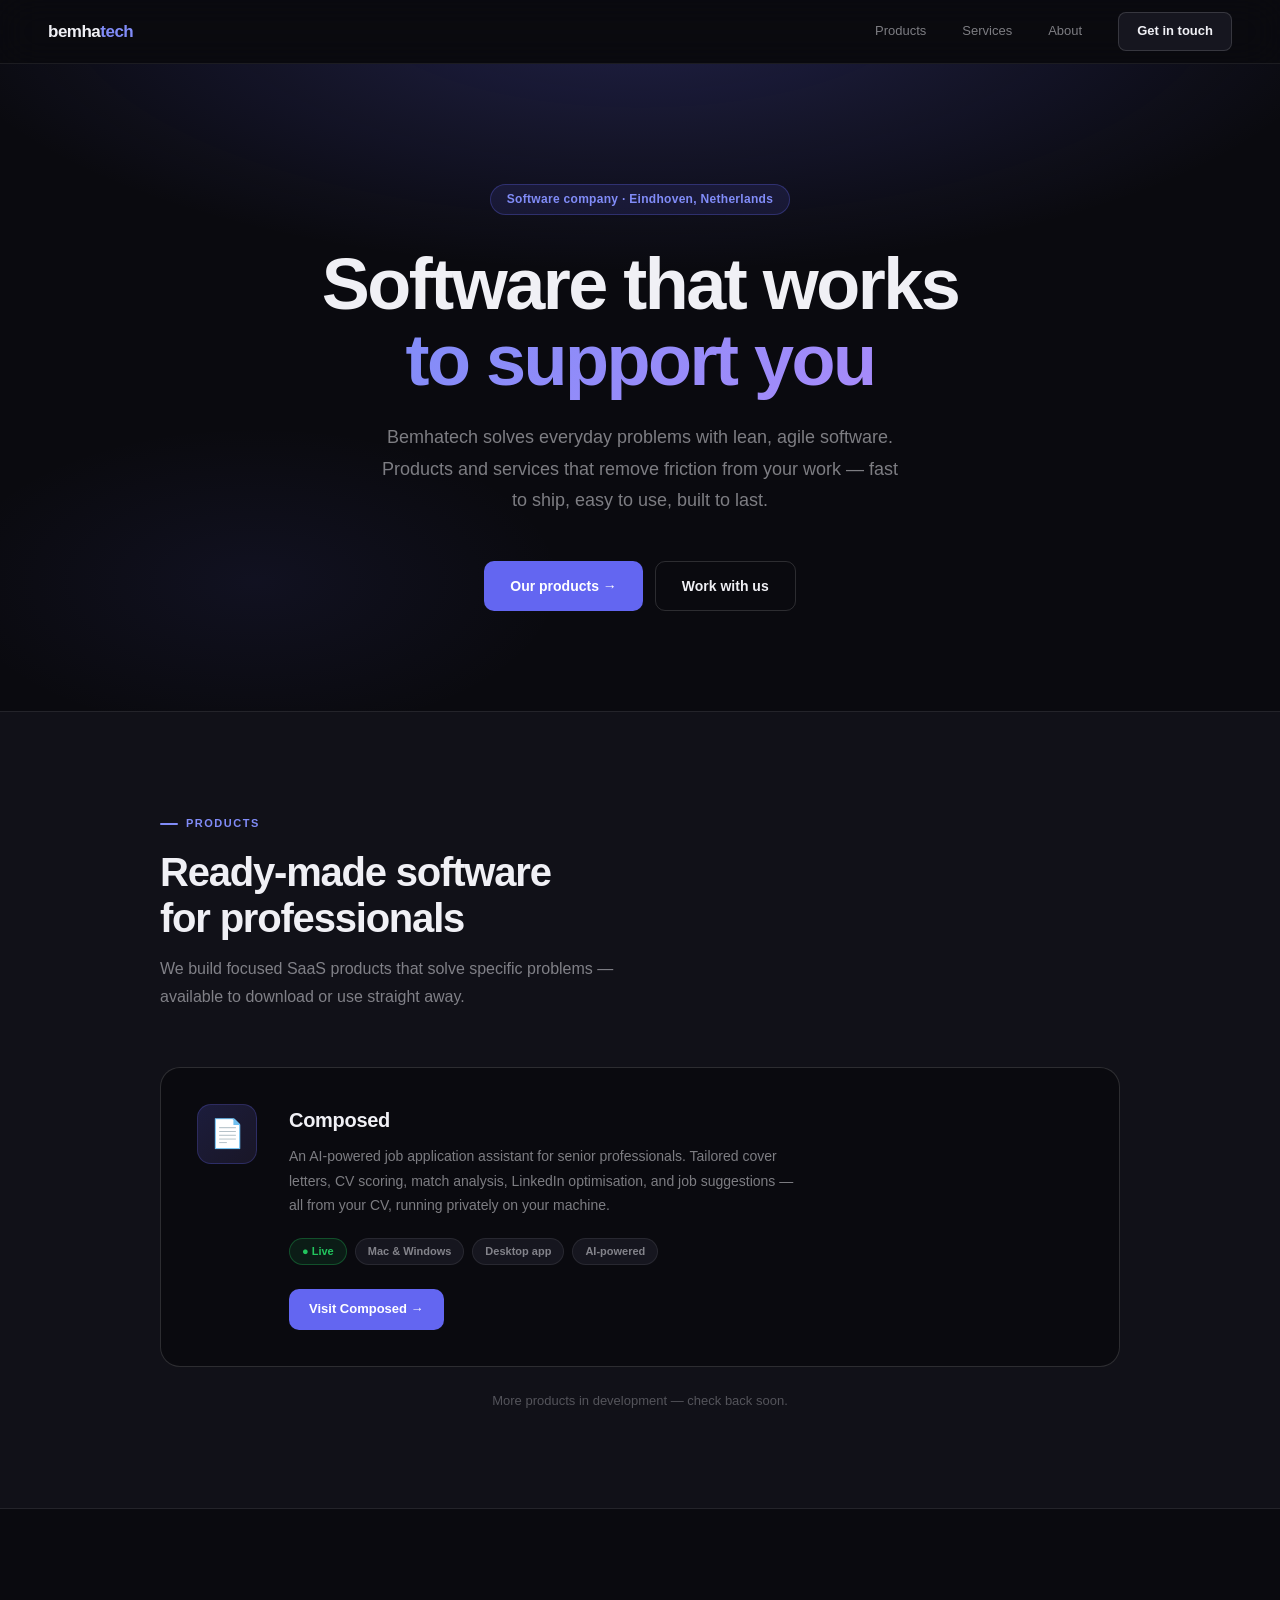
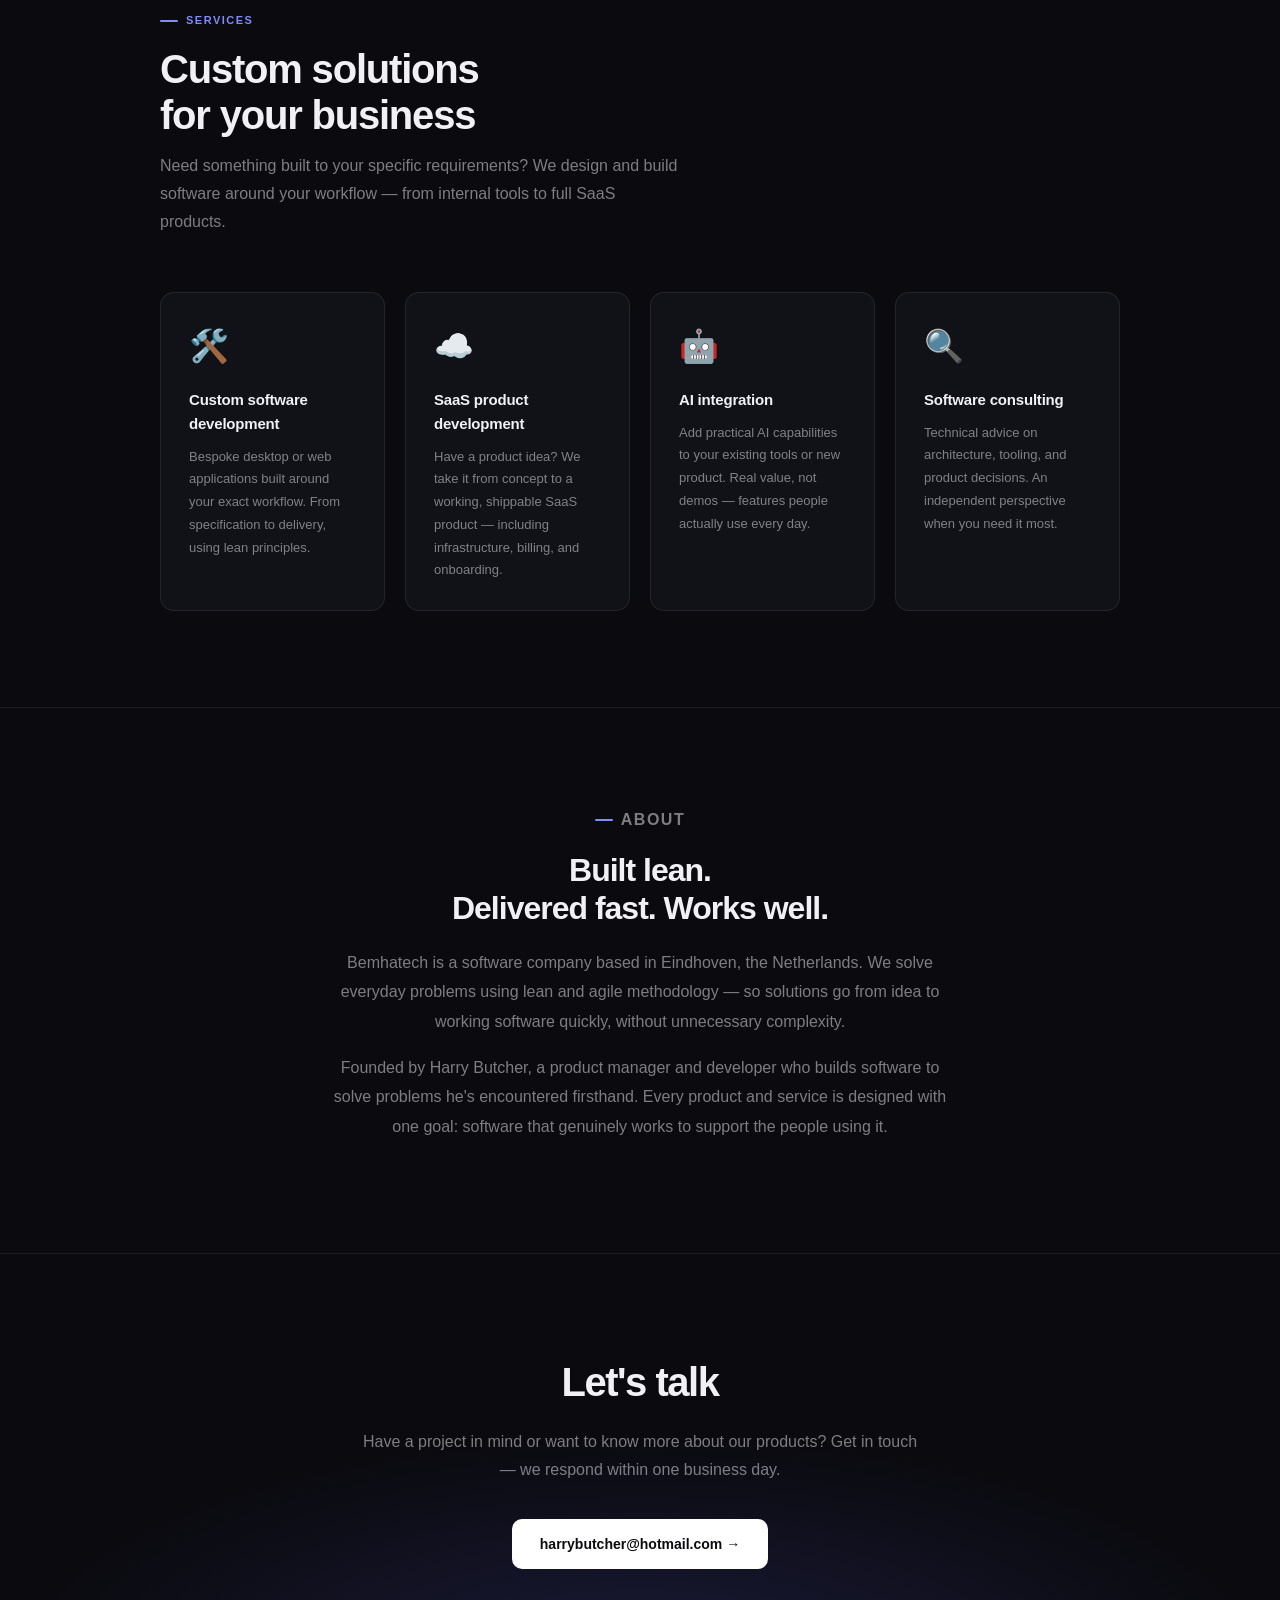
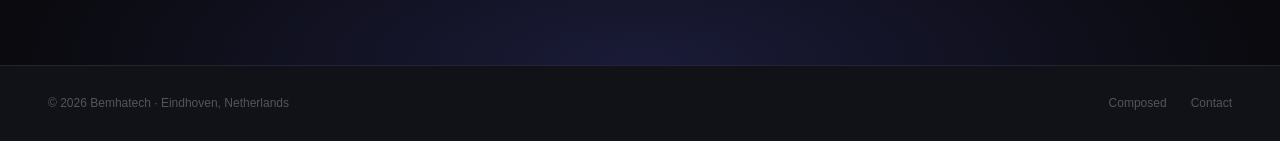
==== index.html @ 33d9d852 "Update Composed links to bemhatech.nl/composed" ====
<!DOCTYPE html>
<html lang="en">
<head>
  <meta charset="UTF-8" />
  <meta name="viewport" content="width=device-width, initial-scale=1.0" />
  <title>Bemhatech — Software that works to support you</title>
  <meta name="description" content="Bemhatech is a software company that solves everyday problems using lean and agile methodology. Products and services for professionals and businesses." />
  <link rel="stylesheet" href="style.css" />
</head>
<body>

  <nav>
    <span class="logo">bemha<span>tech</span></span>
    <div class="nav-links">
      <a href="#products">Products</a>
      <a href="#services">Services</a>
      <a href="#about">About</a>
      <a href="#contact" class="btn-nav">Get in touch</a>
    </div>
  </nav>

  <!-- Hero -->
  <section class="hero">
    <div class="hero-inner">
      <div class="hero-badge">Software company · Eindhoven, Netherlands</div>
      <h1>Software that works<br/><span>to support you</span></h1>
      <p>Bemhatech solves everyday problems with lean, agile software. Products and services that remove friction from your work — fast to ship, easy to use, built to last.</p>
      <div class="hero-actions">
        <a href="#products" class="btn-primary">Our products →</a>
        <a href="#services" class="btn-ghost">Work with us</a>
      </div>
    </div>
  </section>

  <div class="divider"></div>

  <!-- Products -->
  <section class="products" id="products">
    <div class="section-inner">
      <p class="section-label">Products</p>
      <h2 class="section-title">Ready-made software<br/>for professionals</h2>
      <p class="section-sub">We build focused SaaS products that solve specific problems — available to download or use straight away.</p>

      <div class="product-card">
        <div class="product-icon">📄</div>
        <div class="product-info">
          <h3>Composed</h3>
          <p>An AI-powered job application assistant for senior professionals. Tailored cover letters, CV scoring, match analysis, LinkedIn optimisation, and job suggestions — all from your CV, running privately on your machine.</p>
          <div class="product-tags">
            <span class="tag live">● Live</span>
            <span class="tag">Mac &amp; Windows</span>
            <span class="tag">Desktop app</span>
            <span class="tag">AI-powered</span>
          </div>
          <a href="https://bemhatech.nl/composed" target="_blank" rel="noopener" class="btn-primary" style="font-size:13px;padding:10px 20px;">Visit Composed →</a>
        </div>
      </div>

      <p style="font-size:13px;color:var(--muted2);margin-top:24px;text-align:center;">More products in development — check back soon.</p>
    </div>
  </section>

  <!-- Services -->
  <section id="services">
    <div class="section-inner">
      <p class="section-label">Services</p>
      <h2 class="section-title">Custom solutions<br/>for your business</h2>
      <p class="section-sub">Need something built to your specific requirements? We design and build software around your workflow — from internal tools to full SaaS products.</p>

      <div class="services-grid">
        <div class="service-card">
          <span class="service-icon">🛠️</span>
          <h3>Custom software development</h3>
          <p>Bespoke desktop or web applications built around your exact workflow. From specification to delivery, using lean principles.</p>
        </div>
        <div class="service-card">
          <span class="service-icon">☁️</span>
          <h3>SaaS product development</h3>
          <p>Have a product idea? We take it from concept to a working, shippable SaaS product — including infrastructure, billing, and onboarding.</p>
        </div>
        <div class="service-card">
          <span class="service-icon">🤖</span>
          <h3>AI integration</h3>
          <p>Add practical AI capabilities to your existing tools or new product. Real value, not demos — features people actually use every day.</p>
        </div>
        <div class="service-card">
          <span class="service-icon">🔍</span>
          <h3>Software consulting</h3>
          <p>Technical advice on architecture, tooling, and product decisions. An independent perspective when you need it most.</p>
        </div>
      </div>
    </div>
  </section>

  <div class="divider"></div>

  <!-- About -->
  <section class="about" id="about">
    <div class="about-inner">
      <p class="section-label" style="justify-content:center;">About</p>
      <h2>Built lean.<br/>Delivered fast. Works well.</h2>
      <p>Bemhatech is a software company based in Eindhoven, the Netherlands. We solve everyday problems using lean and agile methodology — so solutions go from idea to working software quickly, without unnecessary complexity.</p>
      <p>Founded by Harry Butcher, a product manager and developer who builds software to solve problems he's encountered firsthand. Every product and service is designed with one goal: software that genuinely works to support the people using it.</p>
    </div>
  </section>

  <!-- Contact -->
  <section class="contact" id="contact">
    <div class="contact-inner">
      <h2>Let's talk</h2>
      <p>Have a project in mind or want to know more about our products? Get in touch — we respond within one business day.</p>
      <a href="mailto:harrybutcher@hotmail.com" class="btn-white">harrybutcher@hotmail.com →</a>
    </div>
  </section>

  <!-- Footer -->
  <footer>
    <span>© 2026 Bemhatech · Eindhoven, Netherlands</span>
    <div style="display:flex;gap:24px;">
      <a href="https://bemhatech.nl/composed" target="_blank" rel="noopener">Composed</a>
      <a href="mailto:harrybutcher@hotmail.com">Contact</a>
    </div>
  </footer>

</body>
</html>
---- style.css ----
*, *::before, *::after { box-sizing: border-box; margin: 0; padding: 0; }

:root {
  --bg: #0a0a0f;
  --surface: #111118;
  --surface2: #16161f;
  --border: rgba(255,255,255,0.08);
  --border2: rgba(255,255,255,0.14);
  --text: #f0f0f5;
  --muted: rgba(240,240,245,0.5);
  --muted2: rgba(240,240,245,0.3);
  --highlight: #6366f1;
  --highlight2: #818cf8;
  --green: #22c55e;
  --radius: 14px;
  --radius-lg: 20px;
}

html { scroll-behavior: smooth; }

body {
  font-family: -apple-system, BlinkMacSystemFont, 'Inter', 'Segoe UI', sans-serif;
  background: var(--bg);
  color: var(--text);
  font-size: 15px;
  line-height: 1.6;
  -webkit-font-smoothing: antialiased;
}

a { color: inherit; text-decoration: none; }

/* ── Nav ── */
nav {
  position: sticky;
  top: 0;
  z-index: 100;
  display: flex;
  align-items: center;
  justify-content: space-between;
  padding: 0 48px;
  height: 64px;
  background: rgba(10,10,15,0.8);
  backdrop-filter: blur(20px);
  -webkit-backdrop-filter: blur(20px);
  border-bottom: 1px solid var(--border);
}

.logo {
  font-size: 17px;
  font-weight: 700;
  letter-spacing: -0.5px;
  color: var(--text);
}

.logo span { color: var(--highlight2); }

.nav-links {
  display: flex;
  align-items: center;
  gap: 36px;
}

.nav-links a {
  font-size: 13px;
  font-weight: 500;
  color: var(--muted);
  transition: color 0.15s;
}

.nav-links a:hover { color: var(--text); }

.btn-nav {
  font-size: 13px !important;
  font-weight: 600 !important;
  color: var(--text) !important;
  background: var(--surface2);
  border: 1px solid var(--border2);
  border-radius: 8px;
  padding: 8px 18px;
  transition: border-color 0.2s, background 0.2s !important;
}

.btn-nav:hover {
  border-color: var(--highlight) !important;
  background: rgba(99,102,241,0.1) !important;
  color: var(--text) !important;
}

/* ── Hero ── */
.hero {
  position: relative;
  overflow: hidden;
  padding: 120px 48px 100px;
  text-align: center;
}

.hero::before {
  content: '';
  position: absolute;
  inset: 0;
  background:
    radial-gradient(ellipse 80% 60% at 50% -10%, rgba(99,102,241,0.25) 0%, transparent 70%),
    radial-gradient(ellipse 40% 40% at 20% 80%, rgba(99,102,241,0.08) 0%, transparent 60%);
  pointer-events: none;
}

.hero-inner {
  position: relative;
  max-width: 760px;
  margin: 0 auto;
}

.hero-badge {
  display: inline-flex;
  align-items: center;
  gap: 8px;
  font-size: 12px;
  font-weight: 600;
  color: var(--highlight2);
  background: rgba(99,102,241,0.12);
  border: 1px solid rgba(99,102,241,0.3);
  border-radius: 99px;
  padding: 5px 16px;
  margin-bottom: 32px;
  letter-spacing: 0.3px;
}

.hero h1 {
  font-size: clamp(40px, 7vw, 72px);
  font-weight: 800;
  letter-spacing: -2.5px;
  line-height: 1.05;
  margin-bottom: 24px;
  color: var(--text);
}

.hero h1 span {
  background: linear-gradient(135deg, var(--highlight2) 0%, #a78bfa 100%);
  -webkit-background-clip: text;
  -webkit-text-fill-color: transparent;
  background-clip: text;
}

.hero p {
  font-size: 18px;
  color: var(--muted);
  line-height: 1.75;
  max-width: 520px;
  margin: 0 auto 44px;
}

.hero-actions {
  display: flex;
  gap: 12px;
  justify-content: center;
  flex-wrap: wrap;
}

/* ── Buttons ── */
.btn-primary {
  display: inline-flex;
  align-items: center;
  gap: 6px;
  background: var(--highlight);
  color: #fff;
  font-size: 14px;
  font-weight: 600;
  padding: 13px 26px;
  border-radius: 10px;
  transition: background 0.15s, transform 0.1s, box-shadow 0.15s;
}

.btn-primary:hover {
  background: #4f52e0;
  transform: translateY(-1px);
  box-shadow: 0 8px 24px rgba(99,102,241,0.35);
}

.btn-ghost {
  display: inline-flex;
  align-items: center;
  gap: 6px;
  background: transparent;
  color: var(--text);
  font-size: 14px;
  font-weight: 600;
  padding: 13px 26px;
  border-radius: 10px;
  border: 1px solid var(--border2);
  transition: border-color 0.15s, background 0.15s;
}

.btn-ghost:hover {
  border-color: var(--highlight);
  background: rgba(99,102,241,0.08);
}

.btn-white {
  display: inline-flex;
  align-items: center;
  gap: 6px;
  background: #fff;
  color: #0a0a0f;
  font-size: 14px;
  font-weight: 700;
  padding: 14px 28px;
  border-radius: 10px;
  transition: opacity 0.15s, transform 0.1s;
}

.btn-white:hover {
  opacity: 0.9;
  transform: translateY(-1px);
}

/* ── Section ── */
section { padding: 96px 48px; }

.section-inner {
  max-width: 960px;
  margin: 0 auto;
}

.section-label {
  display: inline-flex;
  align-items: center;
  gap: 8px;
  font-size: 11px;
  font-weight: 700;
  text-transform: uppercase;
  letter-spacing: 1.5px;
  color: var(--highlight2);
  margin-bottom: 16px;
}

.section-label::before {
  content: '';
  display: block;
  width: 18px;
  height: 2px;
  background: var(--highlight2);
  border-radius: 99px;
}

.section-title {
  font-size: clamp(26px, 4vw, 40px);
  font-weight: 800;
  letter-spacing: -1.2px;
  margin-bottom: 14px;
  line-height: 1.15;
}

.section-sub {
  font-size: 16px;
  color: var(--muted);
  max-width: 520px;
  line-height: 1.75;
  margin-bottom: 56px;
}

/* ── Products ── */
.products { background: var(--surface); border-top: 1px solid var(--border); border-bottom: 1px solid var(--border); }

.product-card {
  background: var(--bg);
  border: 1px solid var(--border2);
  border-radius: var(--radius-lg);
  padding: 36px;
  display: flex;
  gap: 32px;
  align-items: flex-start;
  transition: border-color 0.2s, box-shadow 0.2s;
  position: relative;
  overflow: hidden;
}

.product-card::before {
  content: '';
  position: absolute;
  top: 0; left: 0; right: 0;
  height: 1px;
  background: linear-gradient(90deg, transparent, var(--highlight), transparent);
  opacity: 0;
  transition: opacity 0.3s;
}

.product-card:hover {
  border-color: rgba(99,102,241,0.4);
  box-shadow: 0 8px 48px rgba(99,102,241,0.12);
}

.product-card:hover::before { opacity: 1; }

.product-icon {
  width: 60px;
  height: 60px;
  border-radius: var(--radius);
  background: linear-gradient(135deg, rgba(99,102,241,0.2), rgba(167,139,250,0.1));
  border: 1px solid rgba(99,102,241,0.25);
  display: flex;
  align-items: center;
  justify-content: center;
  font-size: 28px;
  flex-shrink: 0;
}

.product-info h3 {
  font-size: 20px;
  font-weight: 700;
  margin-bottom: 8px;
  letter-spacing: -0.3px;
}

.product-info p {
  font-size: 14px;
  color: var(--muted);
  line-height: 1.75;
  margin-bottom: 20px;
  max-width: 520px;
}

.product-tags {
  display: flex;
  gap: 8px;
  flex-wrap: wrap;
  margin-bottom: 24px;
}

.tag {
  font-size: 11px;
  font-weight: 600;
  padding: 4px 12px;
  border-radius: 99px;
  background: var(--surface2);
  border: 1px solid var(--border);
  color: var(--muted);
}

.tag.live {
  background: rgba(34,197,94,0.1);
  border-color: rgba(34,197,94,0.3);
  color: var(--green);
}

/* ── Services ── */
.services-grid {
  display: grid;
  grid-template-columns: repeat(auto-fit, minmax(220px, 1fr));
  gap: 20px;
}

.service-card {
  background: var(--surface);
  border: 1px solid var(--border);
  border-radius: var(--radius);
  padding: 28px;
  transition: border-color 0.2s, transform 0.15s;
}

.service-card:hover {
  border-color: var(--border2);
  transform: translateY(-3px);
}

.service-icon {
  font-size: 32px;
  margin-bottom: 16px;
  display: block;
}

.service-card h3 {
  font-size: 15px;
  font-weight: 700;
  margin-bottom: 10px;
  letter-spacing: -0.2px;
}

.service-card p {
  font-size: 13px;
  color: var(--muted);
  line-height: 1.75;
}

/* ── About ── */
.about { border-top: 1px solid var(--border); }

.about-inner {
  max-width: 640px;
  margin: 0 auto;
  text-align: center;
}

.about-inner h2 {
  font-size: 32px;
  font-weight: 800;
  letter-spacing: -1px;
  margin-bottom: 20px;
  line-height: 1.2;
}

.about-inner p {
  font-size: 16px;
  color: var(--muted);
  line-height: 1.85;
  margin-bottom: 16px;
}

/* ── Contact ── */
.contact {
  position: relative;
  overflow: hidden;
  text-align: center;
  border-top: 1px solid var(--border);
}

.contact::before {
  content: '';
  position: absolute;
  inset: 0;
  background: radial-gradient(ellipse 70% 80% at 50% 100%, rgba(99,102,241,0.18) 0%, transparent 70%);
  pointer-events: none;
}

.contact-inner {
  position: relative;
  max-width: 560px;
  margin: 0 auto;
}

.contact h2 {
  font-size: 40px;
  font-weight: 800;
  letter-spacing: -1.5px;
  margin-bottom: 14px;
}

.contact p {
  font-size: 16px;
  color: var(--muted);
  margin-bottom: 36px;
  line-height: 1.7;
}

/* ── Footer ── */
footer {
  background: var(--surface);
  border-top: 1px solid var(--border);
  padding: 28px 48px;
  display: flex;
  justify-content: space-between;
  align-items: center;
  color: var(--muted2);
  font-size: 12px;
}

footer a { color: var(--muted2); transition: color 0.15s; }
footer a:hover { color: var(--muted); }

/* ── Responsive ── */
@media (max-width: 680px) {
  nav { padding: 0 20px; }
  .nav-links a:not(.btn-nav) { display: none; }
  section { padding: 64px 20px; }
  .hero { padding: 80px 20px 64px; }
  .hero h1 { letter-spacing: -1.5px; }
  .product-card { flex-direction: column; gap: 20px; }
  footer { flex-direction: column; gap: 12px; text-align: center; padding: 24px 20px; }
}
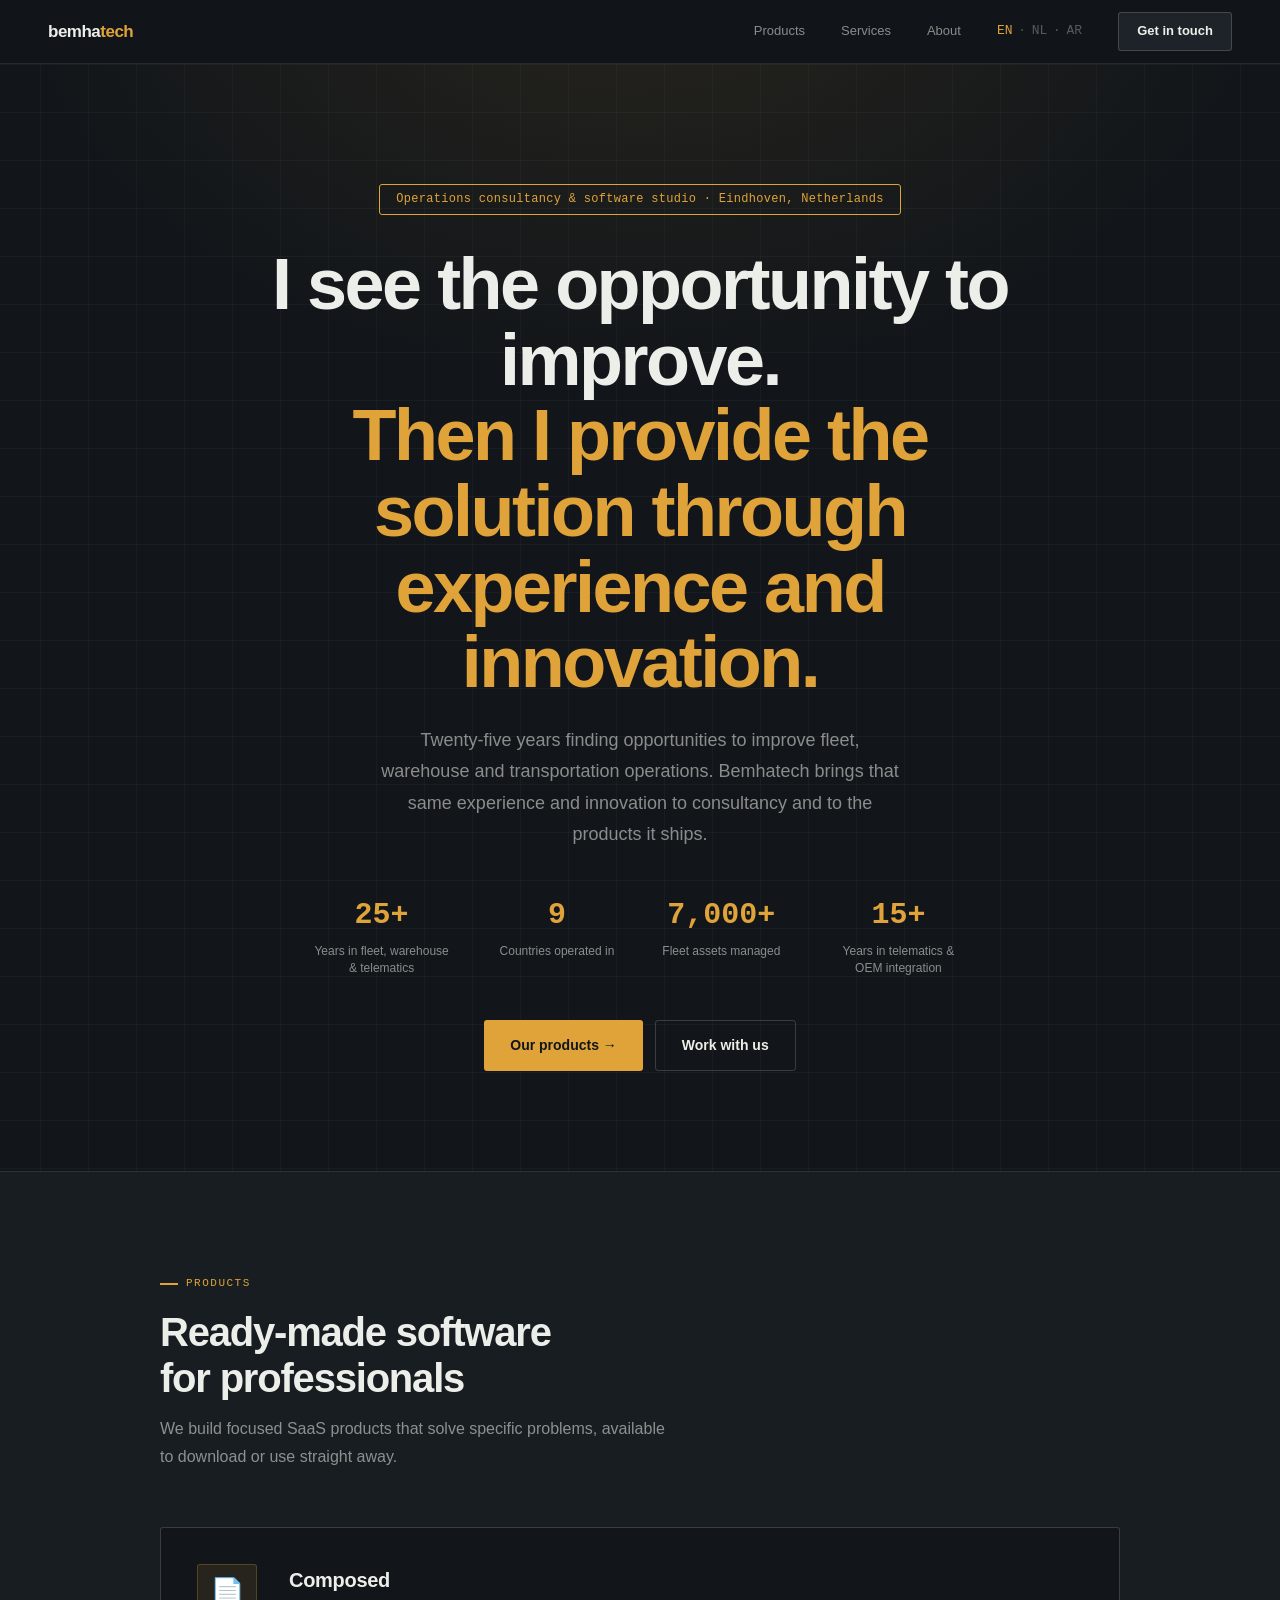
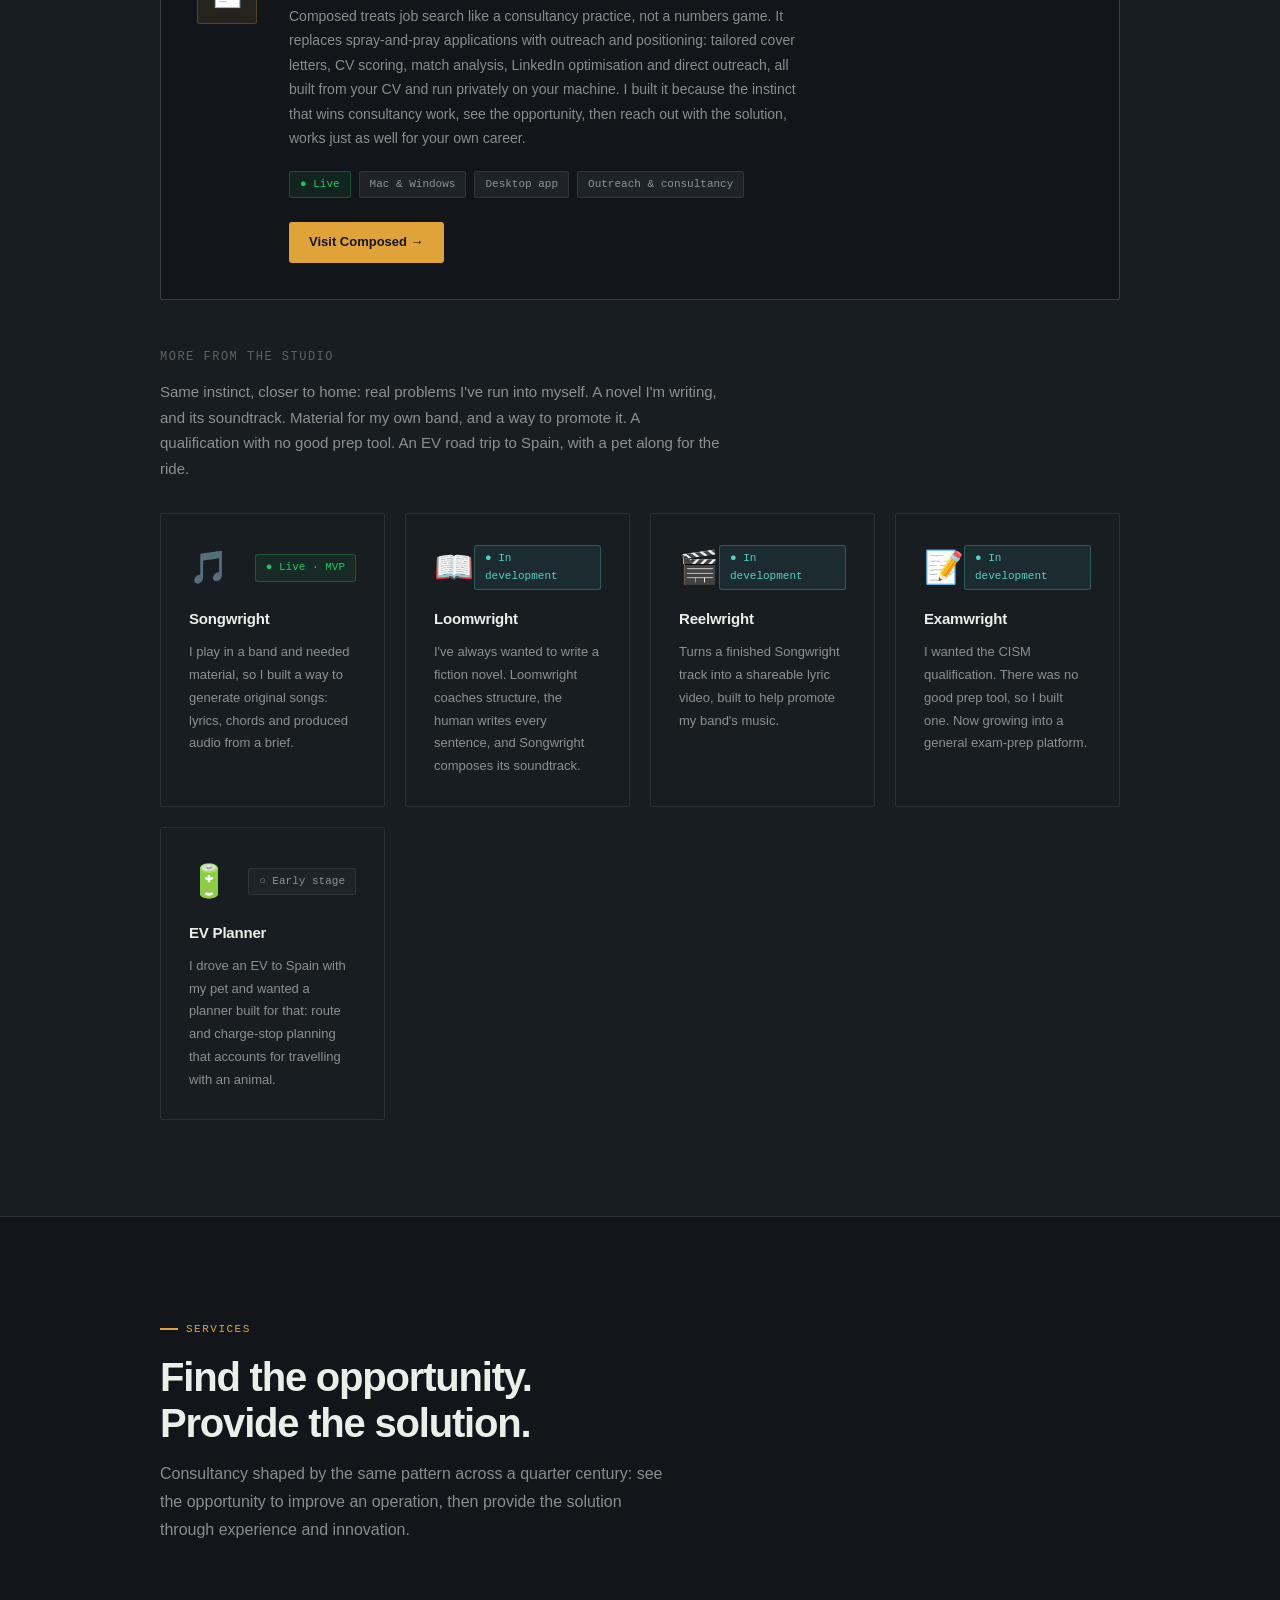
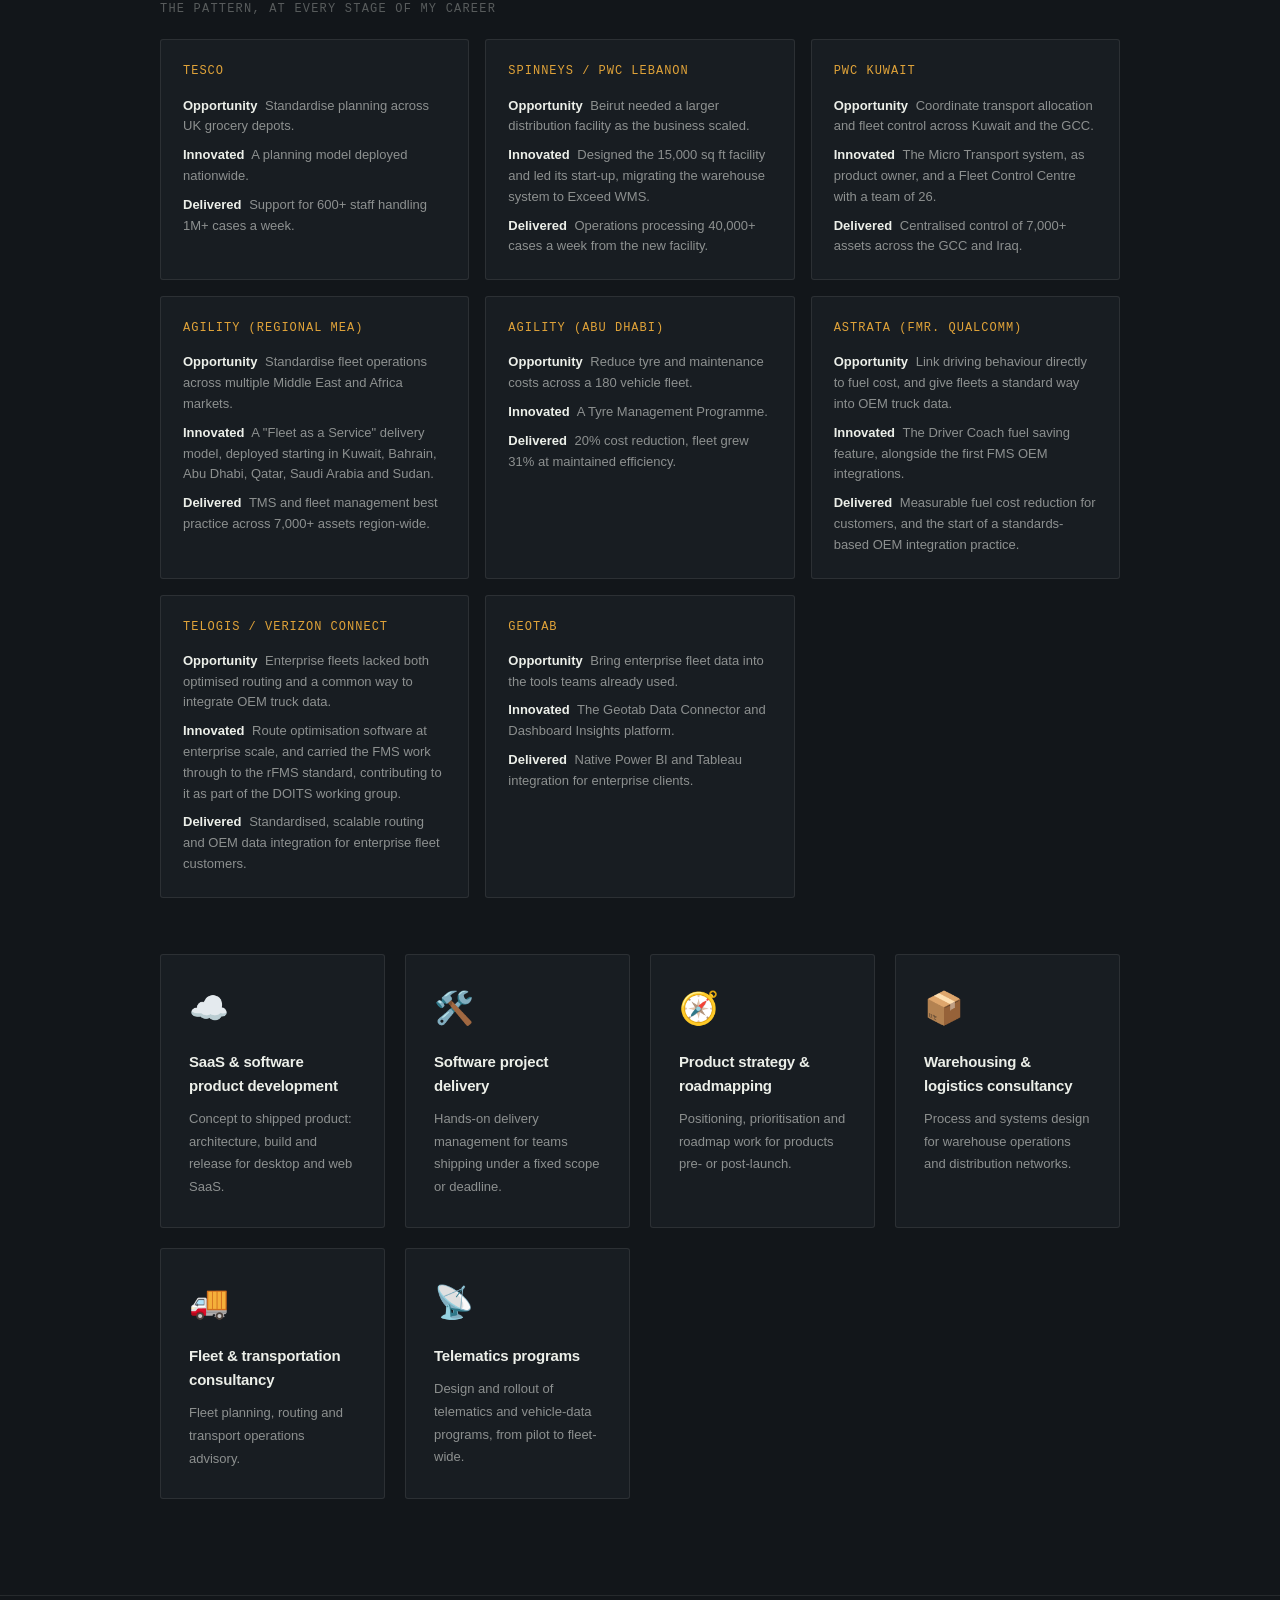
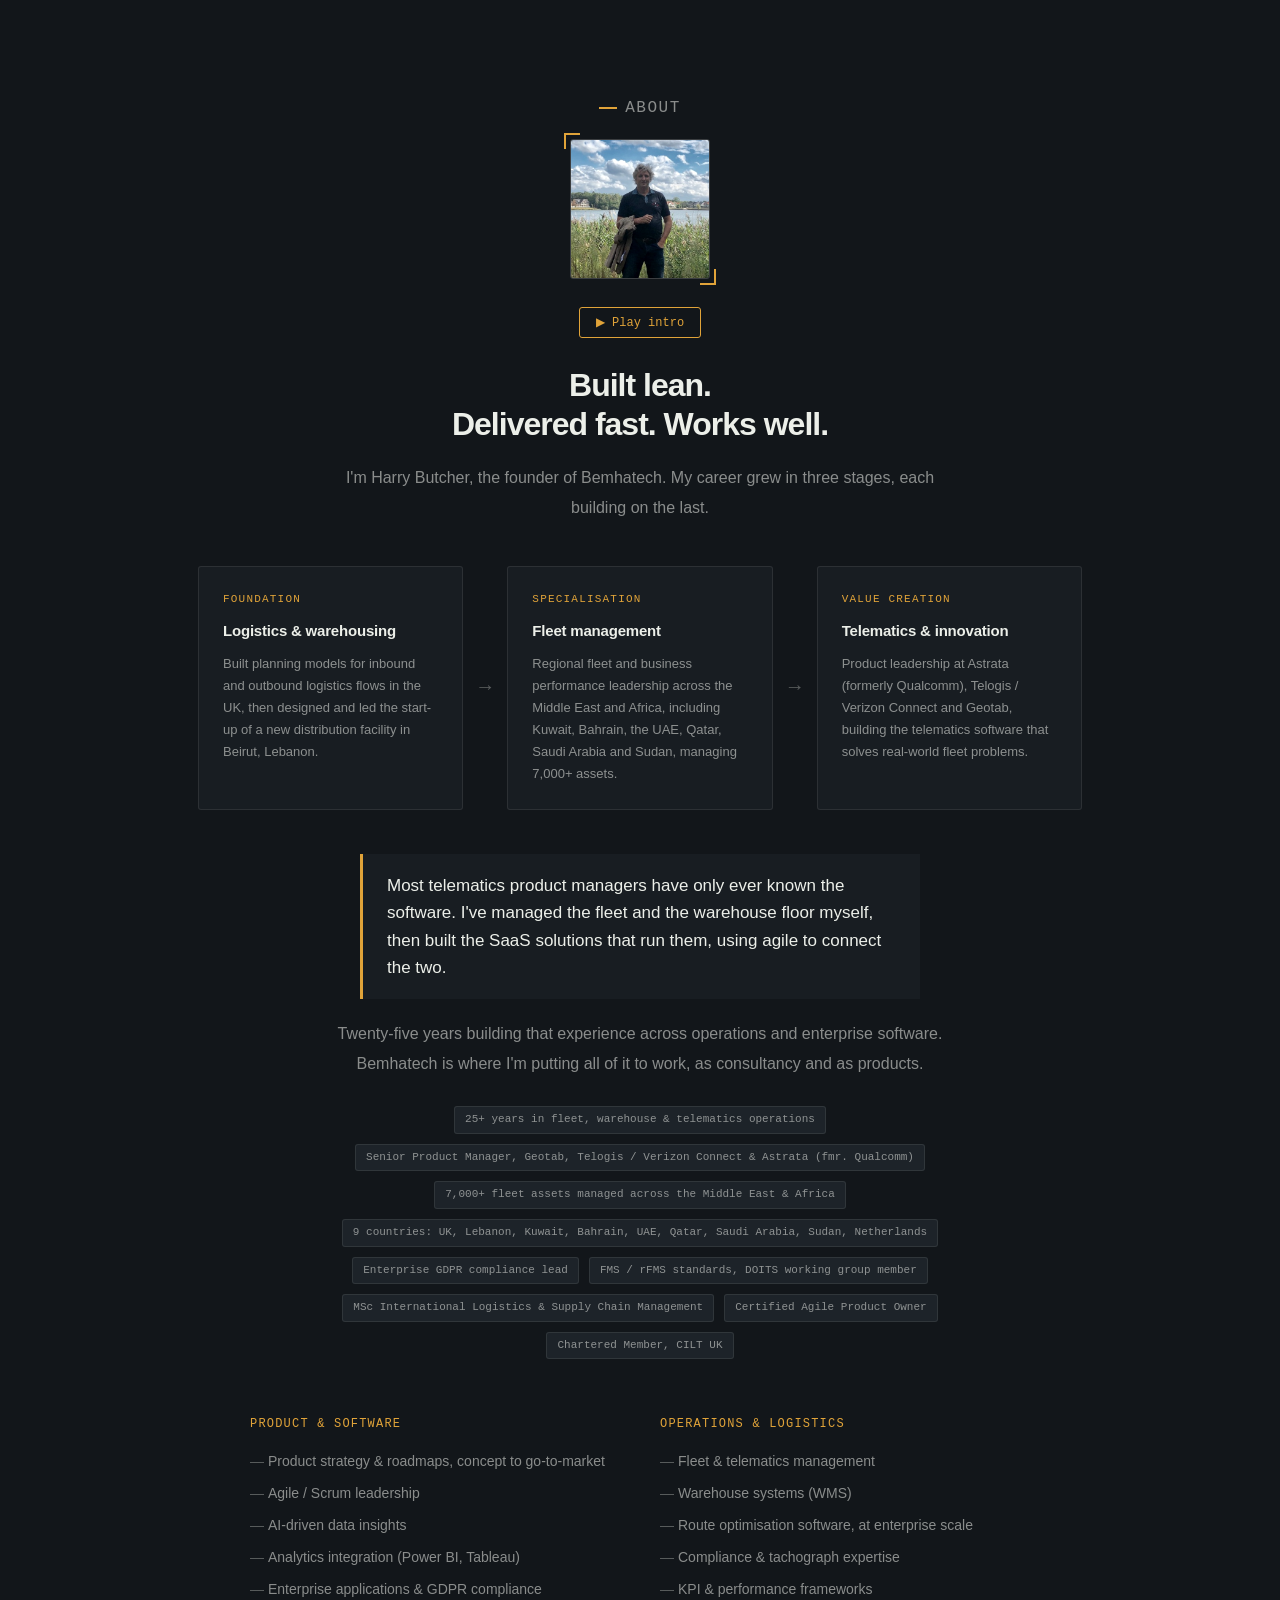
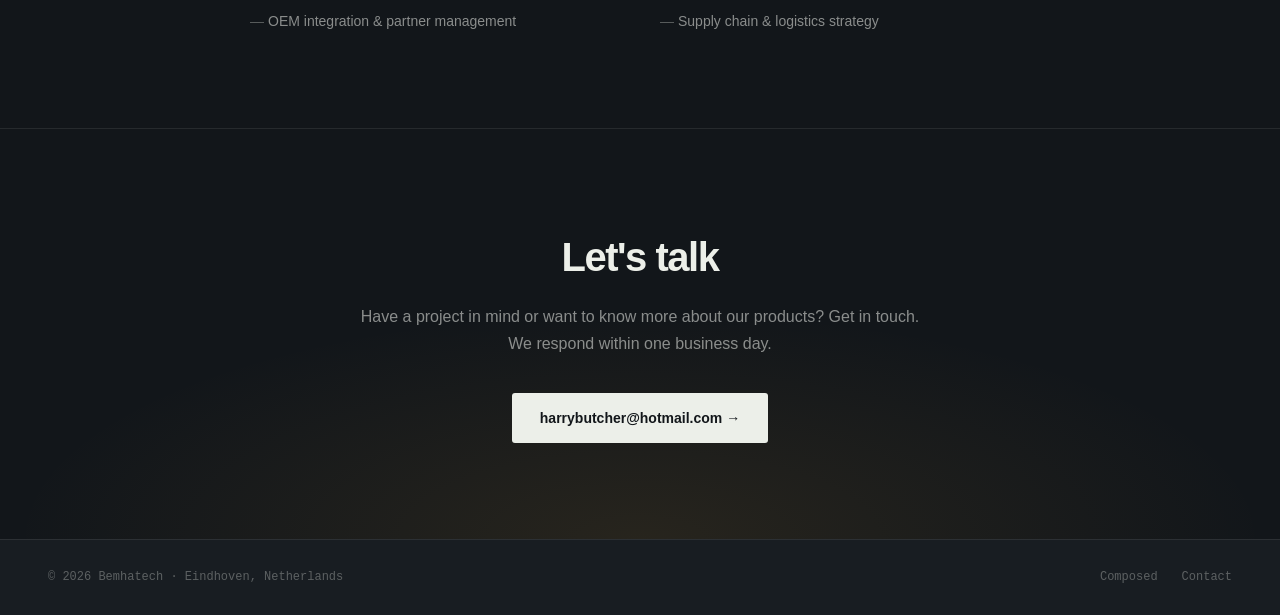
==== commit c2f83c28: "Redesign homepage: operator-led narrative, career track record, Dutch/Arabic support Rebuilds the st" ====
--- a/index.html
+++ b/index.html
@@ -3,8 +3,20 @@
 <head>
   <meta charset="UTF-8" />
   <meta name="viewport" content="width=device-width, initial-scale=1.0" />
-  <title>Bemhatech — Software that works to support you</title>
-  <meta name="description" content="Bemhatech is a software company that solves everyday problems using lean and agile methodology. Products and services for professionals and businesses." />
+  <title>Bemhatech | Software that works to support you</title>
+  <meta name="description" content="Bemhatech is a software studio and consultancy: SaaS and software product development, project delivery, product strategy, warehousing, fleet, transportation and telematics, plus a growing set of self-built products." />
+  <link rel="icon" href="favicon.svg" type="image/svg+xml" />
+  <link rel="canonical" href="https://bemhatech.nl/" />
+  <link rel="alternate" hreflang="en" href="https://bemhatech.nl/" />
+  <link rel="alternate" hreflang="nl" href="https://bemhatech.nl/nl/" />
+  <link rel="alternate" hreflang="ar" href="https://bemhatech.nl/ar/" />
+  <link rel="alternate" hreflang="x-default" href="https://bemhatech.nl/" />
+  <meta property="og:type" content="website" />
+  <meta property="og:title" content="Bemhatech | Software that works to support you" />
+  <meta property="og:description" content="Operations consultancy and software studio: SaaS development, fleet, warehousing and telematics consultancy, plus a growing set of self-built products." />
+  <meta property="og:url" content="https://bemhatech.nl/" />
+  <meta property="og:locale" content="en" />
+  <meta name="twitter:card" content="summary" />
   <link rel="stylesheet" href="style.css" />
 </head>
 <body>
@@ -15,6 +27,13 @@
       <a href="#products">Products</a>
       <a href="#services">Services</a>
       <a href="#about">About</a>
+      <div class="lang-switch">
+        <a href="/" class="active">EN</a>
+        <span>·</span>
+        <a href="/nl/">NL</a>
+        <span>·</span>
+        <a href="/ar/">AR</a>
+      </div>
       <a href="#contact" class="btn-nav">Get in touch</a>
     </div>
   </nav>
@@ -22,9 +41,27 @@
   <!-- Hero -->
   <section class="hero">
     <div class="hero-inner">
-      <div class="hero-badge">Software company · Eindhoven, Netherlands</div>
-      <h1>Software that works<br/><span>to support you</span></h1>
-      <p>Bemhatech solves everyday problems with lean, agile software. Products and services that remove friction from your work — fast to ship, easy to use, built to last.</p>
+      <div class="hero-badge">Operations consultancy &amp; software studio · Eindhoven, Netherlands</div>
+      <h1>I see the opportunity to improve.<br/><span>Then I provide the solution through experience and innovation.</span></h1>
+      <p>Twenty-five years finding opportunities to improve fleet, warehouse and transportation operations. Bemhatech brings that same experience and innovation to consultancy and to the products it ships.</p>
+      <div class="hero-stats">
+        <div class="stat">
+          <div class="num">25+</div>
+          <div class="label">Years in fleet, warehouse &amp; telematics</div>
+        </div>
+        <div class="stat">
+          <div class="num">9</div>
+          <div class="label">Countries operated in</div>
+        </div>
+        <div class="stat">
+          <div class="num">7,000+</div>
+          <div class="label">Fleet assets managed</div>
+        </div>
+        <div class="stat">
+          <div class="num">15+</div>
+          <div class="label">Years in telematics &amp; OEM integration</div>
+        </div>
+      </div>
       <div class="hero-actions">
         <a href="#products" class="btn-primary">Our products →</a>
         <a href="#services" class="btn-ghost">Work with us</a>
@@ -39,24 +76,67 @@
     <div class="section-inner">
       <p class="section-label">Products</p>
       <h2 class="section-title">Ready-made software<br/>for professionals</h2>
-      <p class="section-sub">We build focused SaaS products that solve specific problems — available to download or use straight away.</p>
+      <p class="section-sub">We build focused SaaS products that solve specific problems, available to download or use straight away.</p>
 
       <div class="product-card">
         <div class="product-icon">📄</div>
         <div class="product-info">
           <h3>Composed</h3>
-          <p>An AI-powered job application assistant for senior professionals. Tailored cover letters, CV scoring, match analysis, LinkedIn optimisation, and job suggestions — all from your CV, running privately on your machine.</p>
+          <p>Composed treats job search like a consultancy practice, not a numbers game. It replaces spray-and-pray applications with outreach and positioning: tailored cover letters, CV scoring, match analysis, LinkedIn optimisation and direct outreach, all built from your CV and run privately on your machine. I built it because the instinct that wins consultancy work, see the opportunity, then reach out with the solution, works just as well for your own career.</p>
           <div class="product-tags">
             <span class="tag live">● Live</span>
             <span class="tag">Mac &amp; Windows</span>
             <span class="tag">Desktop app</span>
-            <span class="tag">AI-powered</span>
+            <span class="tag">Outreach &amp; consultancy</span>
           </div>
           <a href="https://bemhatech.nl/composed" target="_blank" rel="noopener" class="btn-primary" style="font-size:13px;padding:10px 20px;">Visit Composed →</a>
         </div>
       </div>
 
-      <p style="font-size:13px;color:var(--muted2);margin-top:24px;text-align:center;">More products in development — check back soon.</p>
+      <p class="products-more-label">More from the studio</p>
+      <p class="products-more-sub">Same instinct, closer to home: real problems I've run into myself. A novel I'm writing, and its soundtrack. Material for my own band, and a way to promote it. A qualification with no good prep tool. An EV road trip to Spain, with a pet along for the ride.</p>
+      <div class="services-grid">
+        <div class="service-card">
+          <div class="mini-card-top">
+            <span class="service-icon" style="margin-bottom:0;">🎵</span>
+            <span class="tag live">● Live · MVP</span>
+          </div>
+          <h3>Songwright</h3>
+          <p>I play in a band and needed material, so I built a way to generate original songs: lyrics, chords and produced audio from a brief.</p>
+        </div>
+        <div class="service-card">
+          <div class="mini-card-top">
+            <span class="service-icon" style="margin-bottom:0;">📖</span>
+            <span class="tag dev">● In development</span>
+          </div>
+          <h3>Loomwright</h3>
+          <p>I've always wanted to write a fiction novel. Loomwright coaches structure, the human writes every sentence, and Songwright composes its soundtrack.</p>
+        </div>
+        <div class="service-card">
+          <div class="mini-card-top">
+            <span class="service-icon" style="margin-bottom:0;">🎬</span>
+            <span class="tag dev">● In development</span>
+          </div>
+          <h3>Reelwright</h3>
+          <p>Turns a finished Songwright track into a shareable lyric video, built to help promote my band's music.</p>
+        </div>
+        <div class="service-card">
+          <div class="mini-card-top">
+            <span class="service-icon" style="margin-bottom:0;">📝</span>
+            <span class="tag dev">● In development</span>
+          </div>
+          <h3>Examwright</h3>
+          <p>I wanted the CISM qualification. There was no good prep tool, so I built one. Now growing into a general exam-prep platform.</p>
+        </div>
+        <div class="service-card">
+          <div class="mini-card-top">
+            <span class="service-icon" style="margin-bottom:0;">🔋</span>
+            <span class="tag">○ Early stage</span>
+          </div>
+          <h3>EV Planner</h3>
+          <p>I drove an EV to Spain with my pet and wanted a planner built for that: route and charge-stop planning that accounts for travelling with an animal.</p>
+        </div>
+      </div>
     </div>
   </section>
 
@@ -64,29 +144,91 @@
   <section id="services">
     <div class="section-inner">
       <p class="section-label">Services</p>
-      <h2 class="section-title">Custom solutions<br/>for your business</h2>
-      <p class="section-sub">Need something built to your specific requirements? We design and build software around your workflow — from internal tools to full SaaS products.</p>
+      <h2 class="section-title">Find the opportunity.<br/>Provide the solution.</h2>
+      <p class="section-sub">Consultancy shaped by the same pattern across a quarter century: see the opportunity to improve an operation, then provide the solution through experience and innovation.</p>
+
+      <p class="track-label">The pattern, at every stage of my career</p>
+      <div class="track-grid">
+        <div class="track-card">
+          <div class="track-org">Tesco</div>
+          <p><b>Opportunity</b> Standardise planning across UK grocery depots.</p>
+          <p><b>Innovated</b> A planning model deployed nationwide.</p>
+          <p><b>Delivered</b> Support for 600+ staff handling 1M+ cases a week.</p>
+        </div>
+        <div class="track-card">
+          <div class="track-org">Spinneys / PWC Lebanon</div>
+          <p><b>Opportunity</b> Beirut needed a larger distribution facility as the business scaled.</p>
+          <p><b>Innovated</b> Designed the 15,000 sq ft facility and led its start-up, migrating the warehouse system to Exceed WMS.</p>
+          <p><b>Delivered</b> Operations processing 40,000+ cases a week from the new facility.</p>
+        </div>
+        <div class="track-card">
+          <div class="track-org">PWC Kuwait</div>
+          <p><b>Opportunity</b> Coordinate transport allocation and fleet control across Kuwait and the GCC.</p>
+          <p><b>Innovated</b> The Micro Transport system, as product owner, and a Fleet Control Centre with a team of 26.</p>
+          <p><b>Delivered</b> Centralised control of 7,000+ assets across the GCC and Iraq.</p>
+        </div>
+        <div class="track-card">
+          <div class="track-org">Agility (Regional MEA)</div>
+          <p><b>Opportunity</b> Standardise fleet operations across multiple Middle East and Africa markets.</p>
+          <p><b>Innovated</b> A "Fleet as a Service" delivery model, deployed starting in Kuwait, Bahrain, Abu Dhabi, Qatar, Saudi Arabia and Sudan.</p>
+          <p><b>Delivered</b> TMS and fleet management best practice across 7,000+ assets region-wide.</p>
+        </div>
+        <div class="track-card">
+          <div class="track-org">Agility (Abu Dhabi)</div>
+          <p><b>Opportunity</b> Reduce tyre and maintenance costs across a 180 vehicle fleet.</p>
+          <p><b>Innovated</b> A Tyre Management Programme.</p>
+          <p><b>Delivered</b> 20% cost reduction, fleet grew 31% at maintained efficiency.</p>
+        </div>
+        <div class="track-card">
+          <div class="track-org">Astrata (fmr. Qualcomm)</div>
+          <p><b>Opportunity</b> Link driving behaviour directly to fuel cost, and give fleets a standard way into OEM truck data.</p>
+          <p><b>Innovated</b> The Driver Coach fuel saving feature, alongside the first FMS OEM integrations.</p>
+          <p><b>Delivered</b> Measurable fuel cost reduction for customers, and the start of a standards-based OEM integration practice.</p>
+        </div>
+        <div class="track-card">
+          <div class="track-org">Telogis / Verizon Connect</div>
+          <p><b>Opportunity</b> Enterprise fleets lacked both optimised routing and a common way to integrate OEM truck data.</p>
+          <p><b>Innovated</b> Route optimisation software at enterprise scale, and carried the FMS work through to the rFMS standard, contributing to it as part of the DOITS working group.</p>
+          <p><b>Delivered</b> Standardised, scalable routing and OEM data integration for enterprise fleet customers.</p>
+        </div>
+        <div class="track-card">
+          <div class="track-org">Geotab</div>
+          <p><b>Opportunity</b> Bring enterprise fleet data into the tools teams already used.</p>
+          <p><b>Innovated</b> The Geotab Data Connector and Dashboard Insights platform.</p>
+          <p><b>Delivered</b> Native Power BI and Tableau integration for enterprise clients.</p>
+        </div>
+      </div>
 
       <div class="services-grid">
         <div class="service-card">
+          <span class="service-icon">☁️</span>
+          <h3>SaaS &amp; software product development</h3>
+          <p>Concept to shipped product: architecture, build and release for desktop and web SaaS.</p>
+        </div>
+        <div class="service-card">
           <span class="service-icon">🛠️</span>
-          <h3>Custom software development</h3>
-          <p>Bespoke desktop or web applications built around your exact workflow. From specification to delivery, using lean principles.</p>
-        </div>
-        <div class="service-card">
-          <span class="service-icon">☁️</span>
-          <h3>SaaS product development</h3>
-          <p>Have a product idea? We take it from concept to a working, shippable SaaS product — including infrastructure, billing, and onboarding.</p>
-        </div>
-        <div class="service-card">
-          <span class="service-icon">🤖</span>
-          <h3>AI integration</h3>
-          <p>Add practical AI capabilities to your existing tools or new product. Real value, not demos — features people actually use every day.</p>
-        </div>
-        <div class="service-card">
-          <span class="service-icon">🔍</span>
-          <h3>Software consulting</h3>
-          <p>Technical advice on architecture, tooling, and product decisions. An independent perspective when you need it most.</p>
+          <h3>Software project delivery</h3>
+          <p>Hands-on delivery management for teams shipping under a fixed scope or deadline.</p>
+        </div>
+        <div class="service-card">
+          <span class="service-icon">🧭</span>
+          <h3>Product strategy &amp; roadmapping</h3>
+          <p>Positioning, prioritisation and roadmap work for products pre- or post-launch.</p>
+        </div>
+        <div class="service-card">
+          <span class="service-icon">📦</span>
+          <h3>Warehousing &amp; logistics consultancy</h3>
+          <p>Process and systems design for warehouse operations and distribution networks.</p>
+        </div>
+        <div class="service-card">
+          <span class="service-icon">🚚</span>
+          <h3>Fleet &amp; transportation consultancy</h3>
+          <p>Fleet planning, routing and transport operations advisory.</p>
+        </div>
+        <div class="service-card">
+          <span class="service-icon">📡</span>
+          <h3>Telematics programs</h3>
+          <p>Design and rollout of telematics and vehicle-data programs, from pilot to fleet-wide.</p>
         </div>
       </div>
     </div>
@@ -98,9 +240,75 @@
   <section class="about" id="about">
     <div class="about-inner">
       <p class="section-label" style="justify-content:center;">About</p>
+      <div class="about-photo-frame">
+        <img class="about-photo" src="assets/harry-butcher.jpg" alt="Harry Butcher, founder of Bemhatech" width="140" height="140" />
+      </div>
+      <button id="bio-play-btn" class="bio-play-btn" type="button">▶ Play intro</button>
+      <audio id="bio-audio" src="assets/harry-bio.mp3" preload="none"></audio>
       <h2>Built lean.<br/>Delivered fast. Works well.</h2>
-      <p>Bemhatech is a software company based in Eindhoven, the Netherlands. We solve everyday problems using lean and agile methodology — so solutions go from idea to working software quickly, without unnecessary complexity.</p>
-      <p>Founded by Harry Butcher, a product manager and developer who builds software to solve problems he's encountered firsthand. Every product and service is designed with one goal: software that genuinely works to support the people using it.</p>
+      <p>I'm Harry Butcher, the founder of Bemhatech. My career grew in three stages, each building on the last.</p>
+    </div>
+
+    <div class="arc">
+      <div class="arc-step">
+        <div class="arc-stage">Foundation</div>
+        <h4>Logistics &amp; warehousing</h4>
+        <p>Built planning models for inbound and outbound logistics flows in the UK, then designed and led the start-up of a new distribution facility in Beirut, Lebanon.</p>
+      </div>
+      <div class="arc-arrow">→</div>
+      <div class="arc-step">
+        <div class="arc-stage">Specialisation</div>
+        <h4>Fleet management</h4>
+        <p>Regional fleet and business performance leadership across the Middle East and Africa, including Kuwait, Bahrain, the UAE, Qatar, Saudi Arabia and Sudan, managing 7,000+ assets.</p>
+      </div>
+      <div class="arc-arrow">→</div>
+      <div class="arc-step">
+        <div class="arc-stage">Value creation</div>
+        <h4>Telematics &amp; innovation</h4>
+        <p>Product leadership at Astrata (formerly Qualcomm), Telogis / Verizon Connect and Geotab, building the telematics software that solves real-world fleet problems.</p>
+      </div>
+    </div>
+
+    <div class="about-inner">
+      <p class="usp">Most telematics product managers have only ever known the software. I've managed the fleet and the warehouse floor myself, then built the SaaS solutions that run them, using agile to connect the two.</p>
+      <p>Twenty-five years building that experience across operations and enterprise software. Bemhatech is where I'm putting all of it to work, as consultancy and as products.</p>
+
+      <div class="about-highlights">
+        <span class="tag">25+ years in fleet, warehouse &amp; telematics operations</span>
+        <span class="tag">Senior Product Manager, Geotab, Telogis / Verizon Connect &amp; Astrata (fmr. Qualcomm)</span>
+        <span class="tag">7,000+ fleet assets managed across the Middle East &amp; Africa</span>
+        <span class="tag">9 countries: UK, Lebanon, Kuwait, Bahrain, UAE, Qatar, Saudi Arabia, Sudan, Netherlands</span>
+        <span class="tag">Enterprise GDPR compliance lead</span>
+        <span class="tag">FMS / rFMS standards, DOITS working group member</span>
+        <span class="tag">MSc International Logistics &amp; Supply Chain Management</span>
+        <span class="tag">Certified Agile Product Owner</span>
+        <span class="tag">Chartered Member, CILT UK</span>
+      </div>
+    </div>
+
+    <div class="skills-wrap">
+      <div class="skills-col">
+        <h4>Product &amp; software</h4>
+        <ul>
+          <li>Product strategy &amp; roadmaps, concept to go-to-market</li>
+          <li>Agile / Scrum leadership</li>
+          <li>AI-driven data insights</li>
+          <li>Analytics integration (Power BI, Tableau)</li>
+          <li>Enterprise applications &amp; GDPR compliance</li>
+          <li>OEM integration &amp; partner management</li>
+        </ul>
+      </div>
+      <div class="skills-col">
+        <h4>Operations &amp; logistics</h4>
+        <ul>
+          <li>Fleet &amp; telematics management</li>
+          <li>Warehouse systems (WMS)</li>
+          <li>Route optimisation software, at enterprise scale</li>
+          <li>Compliance &amp; tachograph expertise</li>
+          <li>KPI &amp; performance frameworks</li>
+          <li>Supply chain &amp; logistics strategy</li>
+        </ul>
+      </div>
     </div>
   </section>
 
@@ -108,7 +316,7 @@
   <section class="contact" id="contact">
     <div class="contact-inner">
       <h2>Let's talk</h2>
-      <p>Have a project in mind or want to know more about our products? Get in touch — we respond within one business day.</p>
+      <p>Have a project in mind or want to know more about our products? Get in touch. We respond within one business day.</p>
       <a href="mailto:harrybutcher@hotmail.com" class="btn-white">harrybutcher@hotmail.com →</a>
     </div>
   </section>
@@ -122,5 +330,21 @@
     </div>
   </footer>
 
+  <script>
+    const bioBtn = document.getElementById('bio-play-btn');
+    const bioAudio = document.getElementById('bio-audio');
+    bioBtn.addEventListener('click', () => {
+      if (bioAudio.paused) {
+        bioAudio.play();
+        bioBtn.textContent = '⏸ Pause intro';
+      } else {
+        bioAudio.pause();
+        bioBtn.textContent = '▶ Play intro';
+      }
+    });
+    bioAudio.addEventListener('ended', () => {
+      bioBtn.textContent = '▶ Play intro';
+    });
+  </script>
 </body>
 </html>
--- a/style.css
+++ b/style.css
@@ -1,25 +1,27 @@
 *, *::before, *::after { box-sizing: border-box; margin: 0; padding: 0; }
 
 :root {
-  --bg: #0a0a0f;
-  --surface: #111118;
-  --surface2: #16161f;
-  --border: rgba(255,255,255,0.08);
-  --border2: rgba(255,255,255,0.14);
-  --text: #f0f0f5;
-  --muted: rgba(240,240,245,0.5);
-  --muted2: rgba(240,240,245,0.3);
-  --highlight: #6366f1;
-  --highlight2: #818cf8;
+  --bg: #12161A;
+  --surface: #181D22;
+  --surface2: #1D2329;
+  --border: rgba(236,239,233,0.09);
+  --border2: rgba(236,239,233,0.18);
+  --text: #ECEFE9;
+  --muted: rgba(236,239,233,0.55);
+  --muted2: rgba(236,239,233,0.32);
+  --highlight: #E0A339;
+  --highlight2: #F0BE66;
   --green: #22c55e;
-  --radius: 14px;
-  --radius-lg: 20px;
+  --status-dev: #4FD1C5;
+  --radius: 3px;
+  --radius-lg: 3px;
+  --mono: ui-monospace, "SF Mono", "Cascadia Code", "Roboto Mono", Menlo, monospace;
 }
 
 html { scroll-behavior: smooth; }
 
 body {
-  font-family: -apple-system, BlinkMacSystemFont, 'Inter', 'Segoe UI', sans-serif;
+  font-family: -apple-system, BlinkMacSystemFont, 'Segoe UI', sans-serif;
   background: var(--bg);
   color: var(--text);
   font-size: 15px;
@@ -39,7 +41,7 @@
   justify-content: space-between;
   padding: 0 48px;
   height: 64px;
-  background: rgba(10,10,15,0.8);
+  background: rgba(18,22,26,0.85);
   backdrop-filter: blur(20px);
   -webkit-backdrop-filter: blur(20px);
   border-bottom: 1px solid var(--border);
@@ -52,7 +54,7 @@
   color: var(--text);
 }
 
-.logo span { color: var(--highlight2); }
+.logo span { color: var(--highlight); }
 
 .nav-links {
   display: flex;
@@ -68,6 +70,19 @@
 }
 
 .nav-links a:hover { color: var(--text); }
+
+.lang-switch {
+  display: flex;
+  align-items: center;
+  gap: 6px;
+  font-family: var(--mono);
+  font-size: 12px;
+}
+
+.lang-switch a { color: var(--muted2); }
+.lang-switch a:hover { color: var(--text); }
+.lang-switch a.active { color: var(--highlight); }
+.lang-switch span { color: var(--muted2); }
 
 .btn-nav {
   font-size: 13px !important;
@@ -75,14 +90,14 @@
   color: var(--text) !important;
   background: var(--surface2);
   border: 1px solid var(--border2);
-  border-radius: 8px;
+  border-radius: var(--radius);
   padding: 8px 18px;
   transition: border-color 0.2s, background 0.2s !important;
 }
 
 .btn-nav:hover {
   border-color: var(--highlight) !important;
-  background: rgba(99,102,241,0.1) !important;
+  background: rgba(224,163,57,0.1) !important;
   color: var(--text) !important;
 }
 
@@ -92,15 +107,18 @@
   overflow: hidden;
   padding: 120px 48px 100px;
   text-align: center;
+  background-image:
+    linear-gradient(rgba(236,239,233,0.035) 1px, transparent 1px),
+    linear-gradient(90deg, rgba(236,239,233,0.035) 1px, transparent 1px);
+  background-size: 48px 48px;
+  background-position: center top;
 }
 
 .hero::before {
   content: '';
   position: absolute;
   inset: 0;
-  background:
-    radial-gradient(ellipse 80% 60% at 50% -10%, rgba(99,102,241,0.25) 0%, transparent 70%),
-    radial-gradient(ellipse 40% 40% at 20% 80%, rgba(99,102,241,0.08) 0%, transparent 60%);
+  background: radial-gradient(ellipse 70% 55% at 50% -10%, rgba(224,163,57,0.10) 0%, transparent 70%);
   pointer-events: none;
 }
 
@@ -114,12 +132,13 @@
   display: inline-flex;
   align-items: center;
   gap: 8px;
-  font-size: 12px;
-  font-weight: 600;
-  color: var(--highlight2);
-  background: rgba(99,102,241,0.12);
-  border: 1px solid rgba(99,102,241,0.3);
-  border-radius: 99px;
+  font-family: var(--mono);
+  font-size: 12px;
+  font-weight: 500;
+  color: var(--highlight);
+  background: transparent;
+  border: 1px solid var(--highlight);
+  border-radius: var(--radius);
   padding: 5px 16px;
   margin-bottom: 32px;
   letter-spacing: 0.3px;
@@ -134,19 +153,41 @@
   color: var(--text);
 }
 
-.hero h1 span {
-  background: linear-gradient(135deg, var(--highlight2) 0%, #a78bfa 100%);
-  -webkit-background-clip: text;
-  -webkit-text-fill-color: transparent;
-  background-clip: text;
-}
+.hero h1 span { color: var(--highlight); }
 
 .hero p {
   font-size: 18px;
   color: var(--muted);
   line-height: 1.75;
   max-width: 520px;
-  margin: 0 auto 44px;
+  margin: 0 auto 40px;
+}
+
+/* ── Hero stats ── */
+.hero-stats {
+  display: flex;
+  gap: 48px;
+  justify-content: center;
+  flex-wrap: wrap;
+  margin: 0 0 44px;
+}
+
+.hero-stats .stat { text-align: center; }
+
+.hero-stats .num {
+  font-family: var(--mono);
+  font-size: 30px;
+  font-weight: 700;
+  color: var(--highlight);
+  font-variant-numeric: tabular-nums;
+}
+
+.hero-stats .label {
+  font-size: 12px;
+  color: var(--muted);
+  max-width: 140px;
+  margin: 4px auto 0;
+  line-height: 1.4;
 }
 
 .hero-actions {
@@ -162,18 +203,18 @@
   align-items: center;
   gap: 6px;
   background: var(--highlight);
-  color: #fff;
+  color: var(--bg);
   font-size: 14px;
-  font-weight: 600;
+  font-weight: 700;
   padding: 13px 26px;
-  border-radius: 10px;
+  border-radius: var(--radius);
   transition: background 0.15s, transform 0.1s, box-shadow 0.15s;
 }
 
 .btn-primary:hover {
-  background: #4f52e0;
+  background: var(--highlight2);
   transform: translateY(-1px);
-  box-shadow: 0 8px 24px rgba(99,102,241,0.35);
+  box-shadow: 0 8px 24px rgba(224,163,57,0.25);
 }
 
 .btn-ghost {
@@ -185,26 +226,26 @@
   font-size: 14px;
   font-weight: 600;
   padding: 13px 26px;
-  border-radius: 10px;
+  border-radius: var(--radius);
   border: 1px solid var(--border2);
   transition: border-color 0.15s, background 0.15s;
 }
 
 .btn-ghost:hover {
   border-color: var(--highlight);
-  background: rgba(99,102,241,0.08);
+  background: rgba(224,163,57,0.08);
 }
 
 .btn-white {
   display: inline-flex;
   align-items: center;
   gap: 6px;
-  background: #fff;
-  color: #0a0a0f;
+  background: var(--text);
+  color: var(--bg);
   font-size: 14px;
   font-weight: 700;
   padding: 14px 28px;
-  border-radius: 10px;
+  border-radius: var(--radius);
   transition: opacity 0.15s, transform 0.1s;
 }
 
@@ -215,6 +256,7 @@
 
 /* ── Section ── */
 section { padding: 96px 48px; }
+section[id] { scroll-margin-top: 84px; }
 
 .section-inner {
   max-width: 960px;
@@ -225,11 +267,12 @@
   display: inline-flex;
   align-items: center;
   gap: 8px;
+  font-family: var(--mono);
   font-size: 11px;
-  font-weight: 700;
+  font-weight: 500;
   text-transform: uppercase;
   letter-spacing: 1.5px;
-  color: var(--highlight2);
+  color: var(--highlight);
   margin-bottom: 16px;
 }
 
@@ -238,8 +281,7 @@
   display: block;
   width: 18px;
   height: 2px;
-  background: var(--highlight2);
-  border-radius: 99px;
+  background: var(--highlight);
 }
 
 .section-title {
@@ -285,8 +327,8 @@
 }
 
 .product-card:hover {
-  border-color: rgba(99,102,241,0.4);
-  box-shadow: 0 8px 48px rgba(99,102,241,0.12);
+  border-color: rgba(224,163,57,0.4);
+  box-shadow: 0 8px 48px rgba(224,163,57,0.10);
 }
 
 .product-card:hover::before { opacity: 1; }
@@ -295,8 +337,8 @@
   width: 60px;
   height: 60px;
   border-radius: var(--radius);
-  background: linear-gradient(135deg, rgba(99,102,241,0.2), rgba(167,139,250,0.1));
-  border: 1px solid rgba(99,102,241,0.25);
+  background: rgba(224,163,57,0.10);
+  border: 1px solid rgba(224,163,57,0.25);
   display: flex;
   align-items: center;
   justify-content: center;
@@ -327,19 +369,280 @@
 }
 
 .tag {
+  font-family: var(--mono);
   font-size: 11px;
-  font-weight: 600;
-  padding: 4px 12px;
-  border-radius: 99px;
+  font-weight: 500;
+  padding: 4px 10px;
+  border-radius: var(--radius);
   background: var(--surface2);
   border: 1px solid var(--border);
   color: var(--muted);
 }
 
 .tag.live {
-  background: rgba(34,197,94,0.1);
+  background: rgba(34,197,94,0.08);
   border-color: rgba(34,197,94,0.3);
   color: var(--green);
+}
+
+.tag.dev {
+  background: rgba(79,209,197,0.08);
+  border-color: rgba(79,209,197,0.3);
+  color: var(--status-dev);
+}
+
+.products-more-label {
+  font-family: var(--mono);
+  font-size: 12px;
+  font-weight: 500;
+  text-transform: uppercase;
+  letter-spacing: 1.5px;
+  color: var(--muted2);
+  margin: 48px 0 12px;
+}
+
+.products-more-sub {
+  font-size: 15px;
+  color: var(--muted);
+  line-height: 1.7;
+  max-width: 560px;
+  margin: 0 0 32px;
+}
+
+.mini-card-top {
+  display: flex;
+  align-items: center;
+  justify-content: space-between;
+  margin-bottom: 14px;
+}
+
+/* ── Track record ── */
+.track-label {
+  font-family: var(--mono);
+  font-size: 12px;
+  font-weight: 500;
+  text-transform: uppercase;
+  letter-spacing: 1.2px;
+  color: var(--muted2);
+  margin-bottom: 20px;
+}
+
+.track-grid {
+  display: grid;
+  grid-template-columns: repeat(auto-fit, minmax(230px, 1fr));
+  gap: 16px;
+  margin-bottom: 56px;
+}
+
+.track-card {
+  background: var(--surface);
+  border: 1px solid var(--border);
+  border-radius: var(--radius);
+  padding: 22px;
+}
+
+.track-org {
+  font-family: var(--mono);
+  font-size: 12px;
+  font-weight: 500;
+  text-transform: uppercase;
+  letter-spacing: 1px;
+  color: var(--highlight);
+  margin-bottom: 14px;
+}
+
+.track-card p {
+  font-size: 13px;
+  color: var(--muted);
+  line-height: 1.6;
+  margin-bottom: 8px;
+}
+
+.track-card p:last-child { margin-bottom: 0; }
+
+.track-card p b {
+  color: var(--text);
+  font-weight: 600;
+  margin-right: 4px;
+}
+
+/* ── About photo (bracket frame) ── */
+.about-photo-frame {
+  position: relative;
+  width: 140px;
+  height: 140px;
+  margin: 0 auto 28px;
+}
+
+.about-photo-frame::before,
+.about-photo-frame::after {
+  content: '';
+  position: absolute;
+  width: 16px;
+  height: 16px;
+  border: 2px solid var(--highlight);
+  z-index: 1;
+}
+
+.about-photo-frame::before { top: -6px; left: -6px; border-right: none; border-bottom: none; }
+.about-photo-frame::after { bottom: -6px; right: -6px; border-left: none; border-top: none; }
+
+.about-photo {
+  width: 140px;
+  height: 140px;
+  border-radius: var(--radius);
+  object-fit: cover;
+  display: block;
+  border: 1px solid var(--border2);
+  filter: grayscale(35%) contrast(1.05);
+}
+
+.bio-play-btn {
+  display: inline-flex;
+  align-items: center;
+  gap: 6px;
+  font-family: var(--mono);
+  font-size: 12px;
+  font-weight: 500;
+  color: var(--highlight);
+  background: transparent;
+  border: 1px solid var(--highlight);
+  border-radius: var(--radius);
+  padding: 7px 16px;
+  margin-bottom: 28px;
+  cursor: pointer;
+  transition: background 0.15s, color 0.15s;
+}
+
+.bio-play-btn:hover {
+  background: rgba(224,163,57,0.1);
+}
+
+/* ── About: career arc ── */
+.arc {
+  max-width: 900px;
+  margin: 44px auto;
+  padding: 0 8px;
+  display: flex;
+  align-items: stretch;
+  justify-content: center;
+  gap: 16px;
+  flex-wrap: wrap;
+  text-align: left;
+}
+
+.arc-step {
+  flex: 1 1 220px;
+  background: var(--surface);
+  border: 1px solid var(--border);
+  border-radius: var(--radius);
+  padding: 24px;
+}
+
+.arc-stage {
+  font-family: var(--mono);
+  font-size: 11px;
+  font-weight: 500;
+  text-transform: uppercase;
+  letter-spacing: 1.2px;
+  color: var(--highlight);
+  margin-bottom: 10px;
+}
+
+.arc-step h4 {
+  font-size: 15px;
+  font-weight: 700;
+  letter-spacing: -0.2px;
+  margin-bottom: 10px;
+}
+
+.arc-step p {
+  font-size: 13px;
+  color: var(--muted);
+  line-height: 1.7;
+}
+
+.arc-arrow {
+  display: flex;
+  align-items: center;
+  justify-content: center;
+  flex: 0 0 auto;
+  color: var(--muted2);
+  font-size: 20px;
+  font-family: var(--mono);
+}
+
+@media (max-width: 760px) {
+  .arc { flex-direction: column; }
+  .arc-arrow { display: none; }
+}
+
+/* ── About: USP callout ── */
+.about-inner p.usp {
+  max-width: 560px;
+  margin: 0 auto 20px;
+  padding: 18px 24px;
+  border-left: 3px solid var(--highlight);
+  background: var(--surface);
+  font-size: 17px;
+  font-weight: 500;
+  color: var(--text);
+  text-align: left;
+  line-height: 1.6;
+}
+
+/* ── About: highlights & skills ── */
+.about-highlights {
+  display: flex;
+  flex-wrap: wrap;
+  gap: 10px;
+  justify-content: center;
+  margin-top: 28px;
+}
+
+.skills-wrap {
+  max-width: 780px;
+  margin: 56px auto 0;
+  display: grid;
+  grid-template-columns: 1fr 1fr;
+  gap: 40px;
+  text-align: left;
+}
+
+.skills-col h4 {
+  font-family: var(--mono);
+  font-size: 12px;
+  font-weight: 500;
+  text-transform: uppercase;
+  letter-spacing: 1.2px;
+  color: var(--highlight);
+  margin-bottom: 16px;
+}
+
+.skills-col ul {
+  list-style: none;
+  display: flex;
+  flex-direction: column;
+  gap: 11px;
+}
+
+.skills-col li {
+  font-size: 14px;
+  color: var(--muted);
+  line-height: 1.5;
+  padding-left: 18px;
+  position: relative;
+}
+
+.skills-col li::before {
+  content: '—';
+  position: absolute;
+  left: 0;
+  color: var(--muted2);
+}
+
+@media (max-width: 680px) {
+  .skills-wrap { grid-template-columns: 1fr; gap: 32px; }
 }
 
 /* ── Services ── */
@@ -417,7 +720,7 @@
   content: '';
   position: absolute;
   inset: 0;
-  background: radial-gradient(ellipse 70% 80% at 50% 100%, rgba(99,102,241,0.18) 0%, transparent 70%);
+  background: radial-gradient(ellipse 70% 80% at 50% 100%, rgba(224,163,57,0.10) 0%, transparent 70%);
   pointer-events: none;
 }
 
@@ -450,6 +753,7 @@
   justify-content: space-between;
   align-items: center;
   color: var(--muted2);
+  font-family: var(--mono);
   font-size: 12px;
 }
 
@@ -459,7 +763,7 @@
 /* ── Responsive ── */
 @media (max-width: 680px) {
   nav { padding: 0 20px; }
-  .nav-links a:not(.btn-nav) { display: none; }
+  .nav-links > a:not(.btn-nav) { display: none; }
   section { padding: 64px 20px; }
   .hero { padding: 80px 20px 64px; }
   .hero h1 { letter-spacing: -1.5px; }
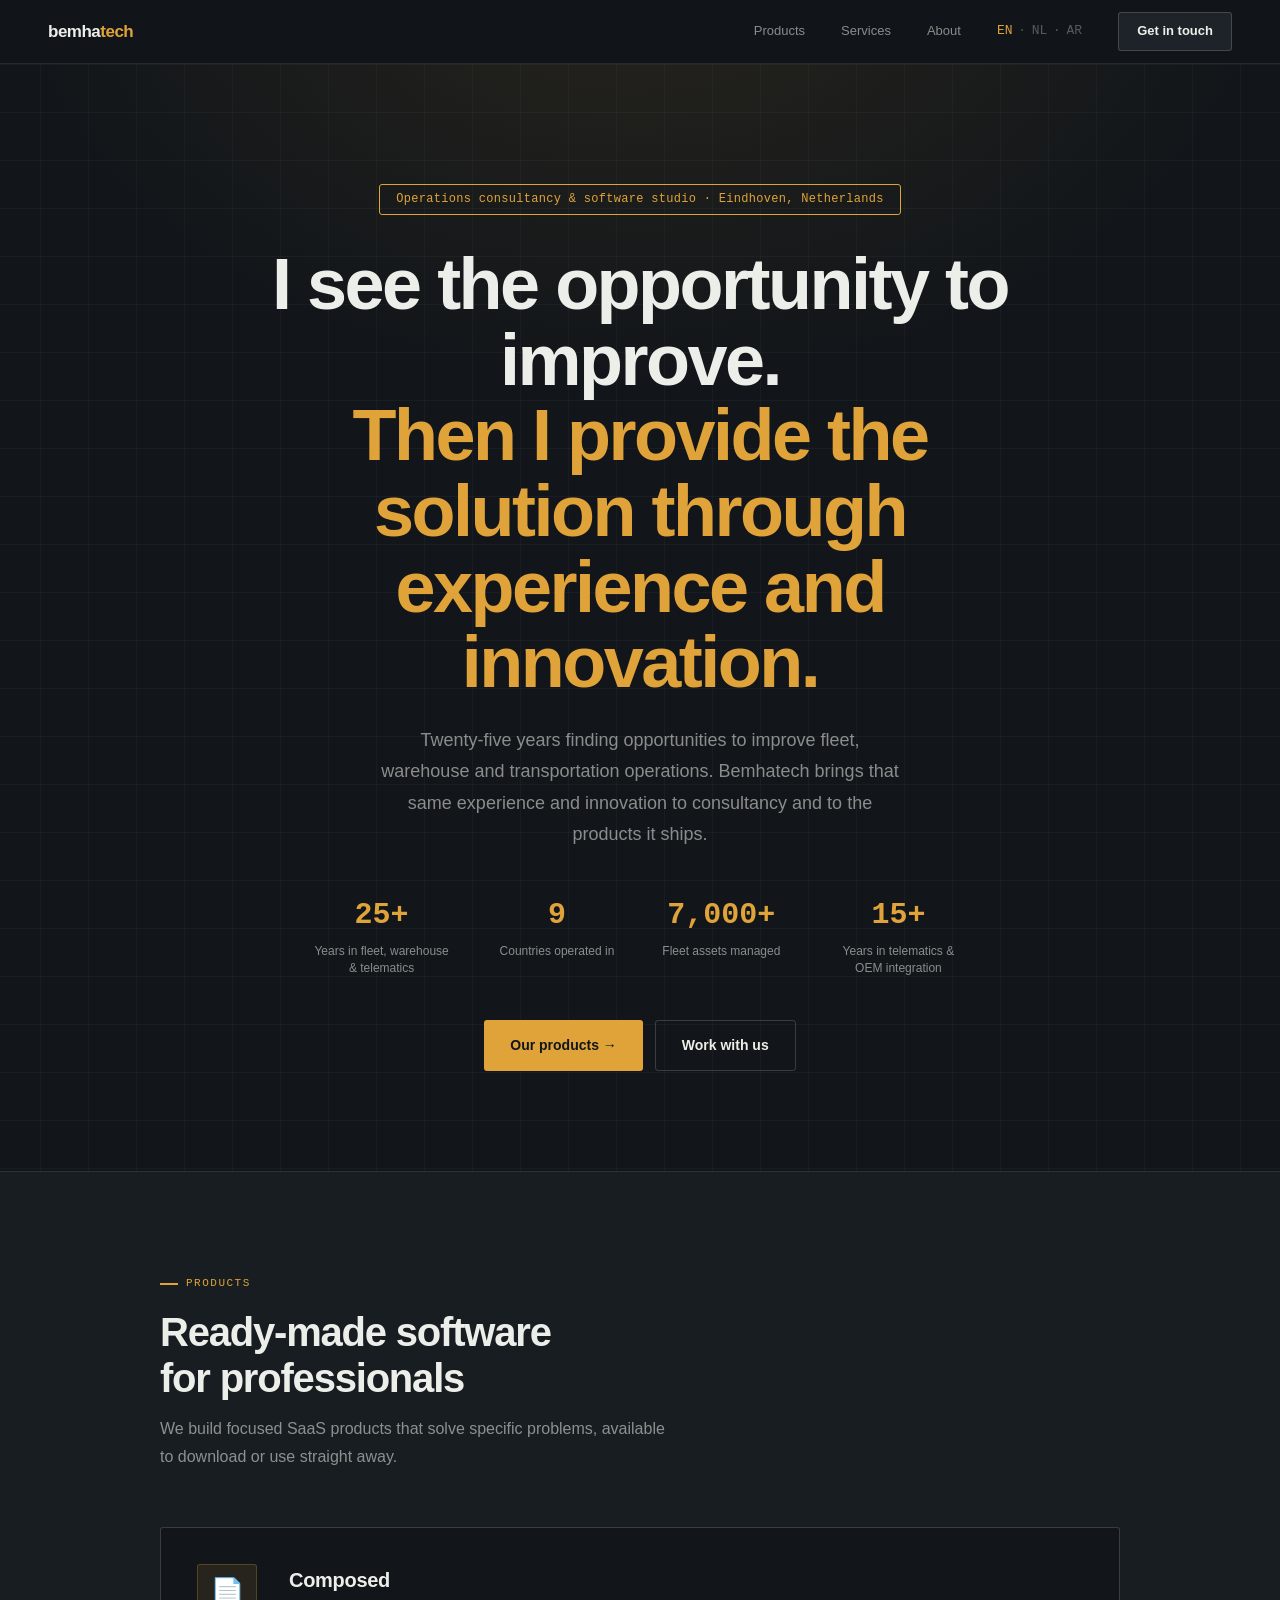
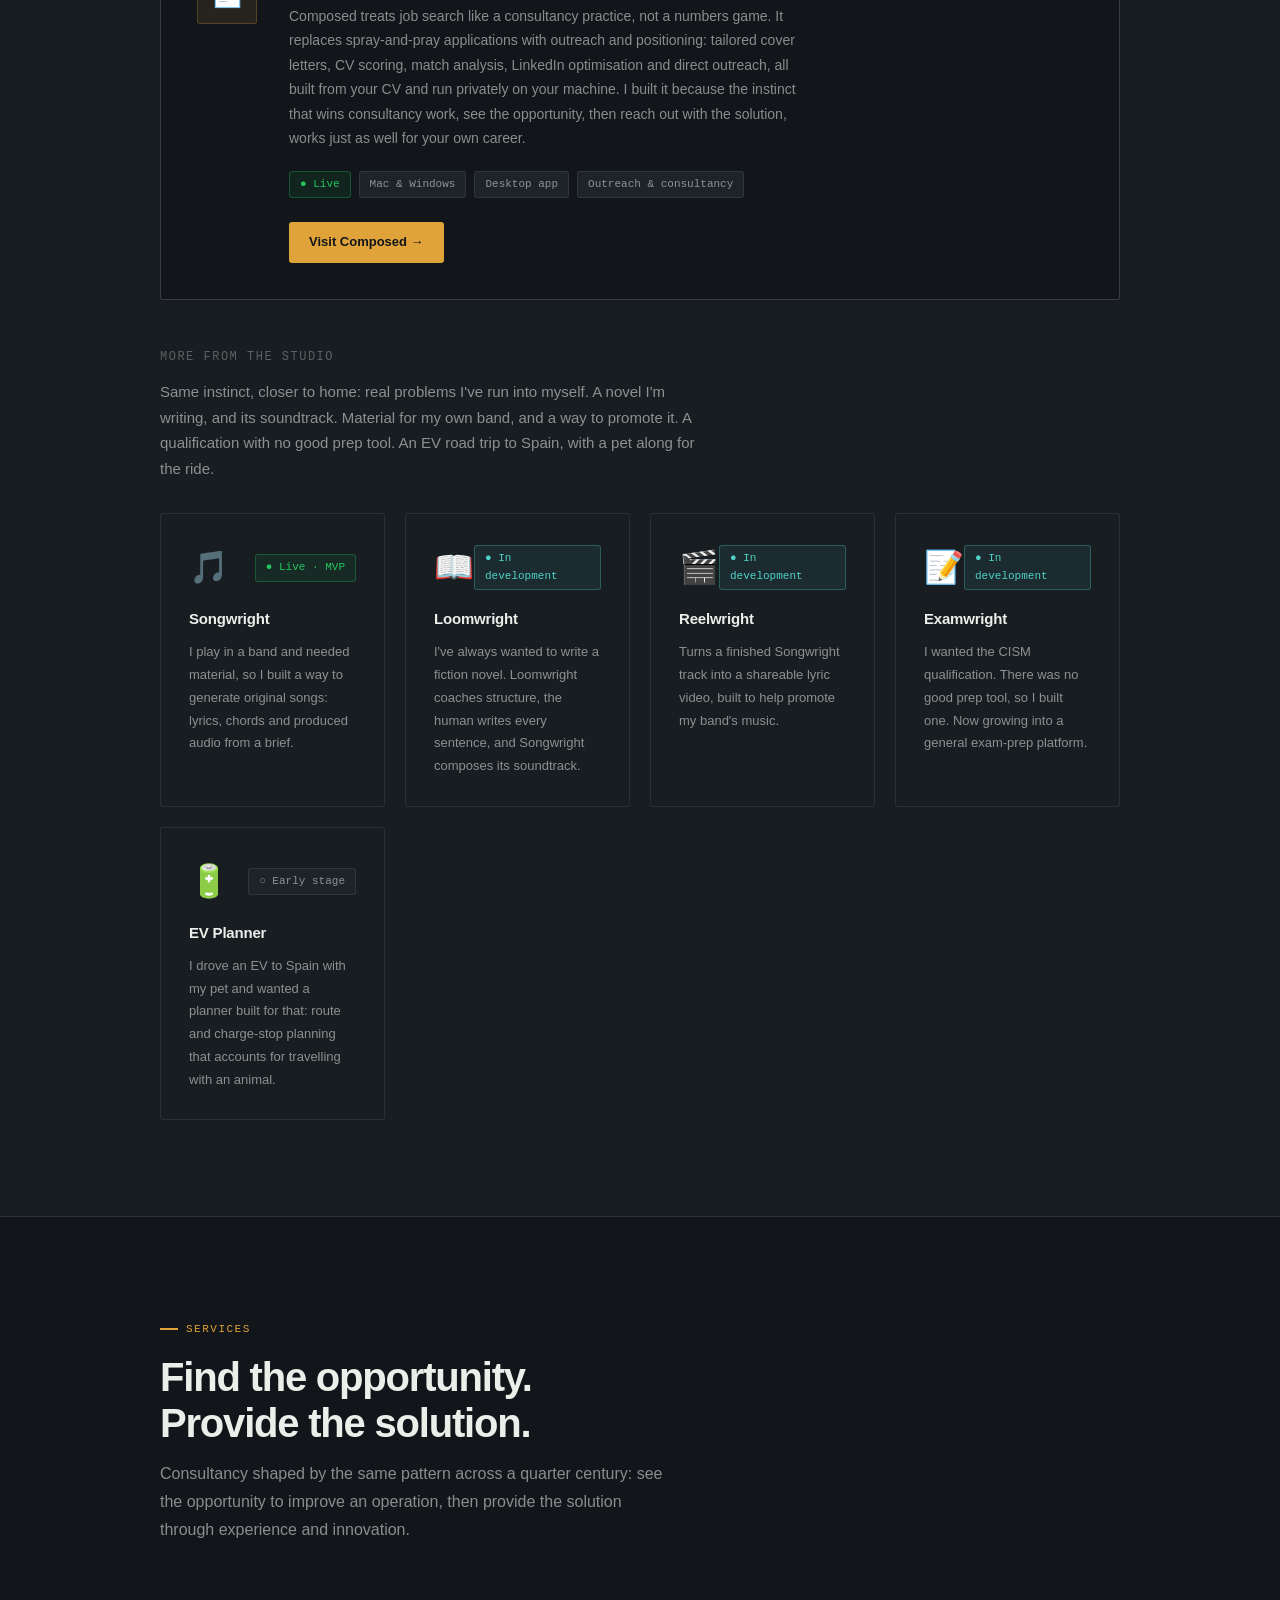
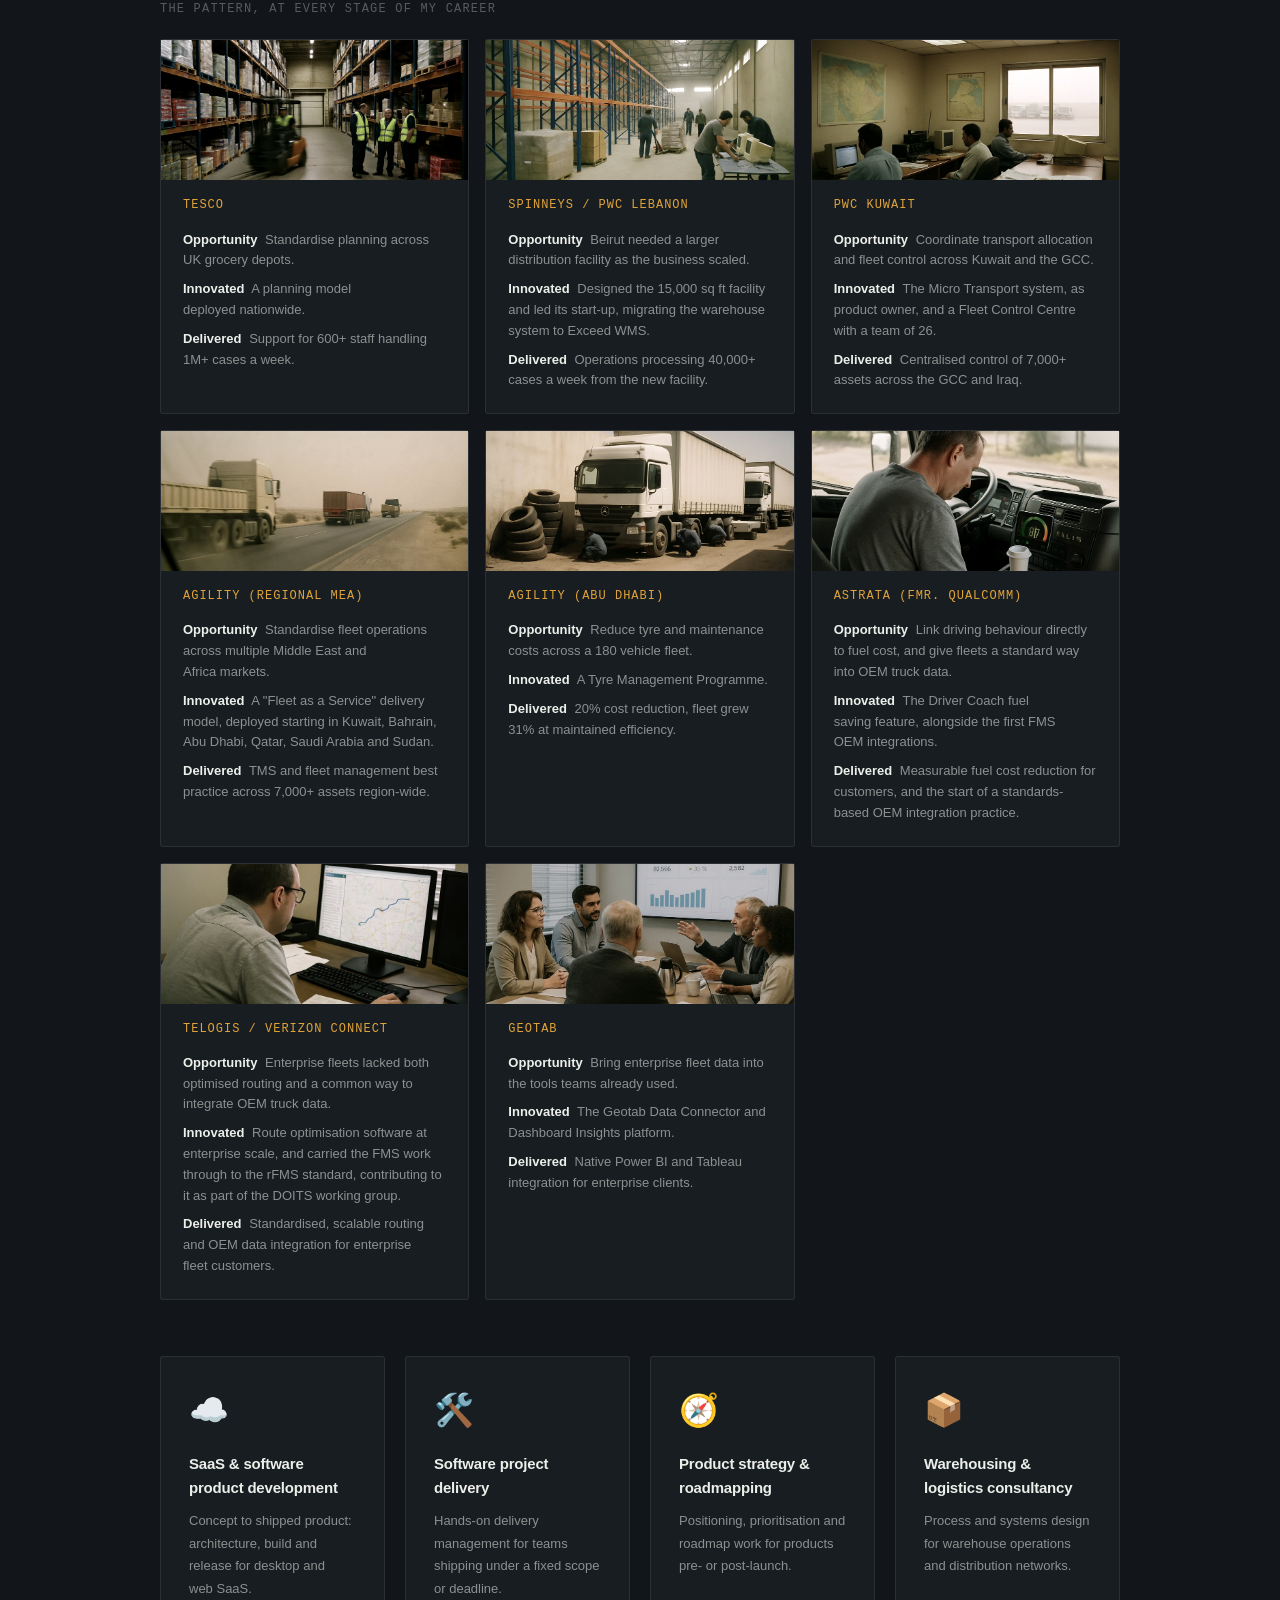
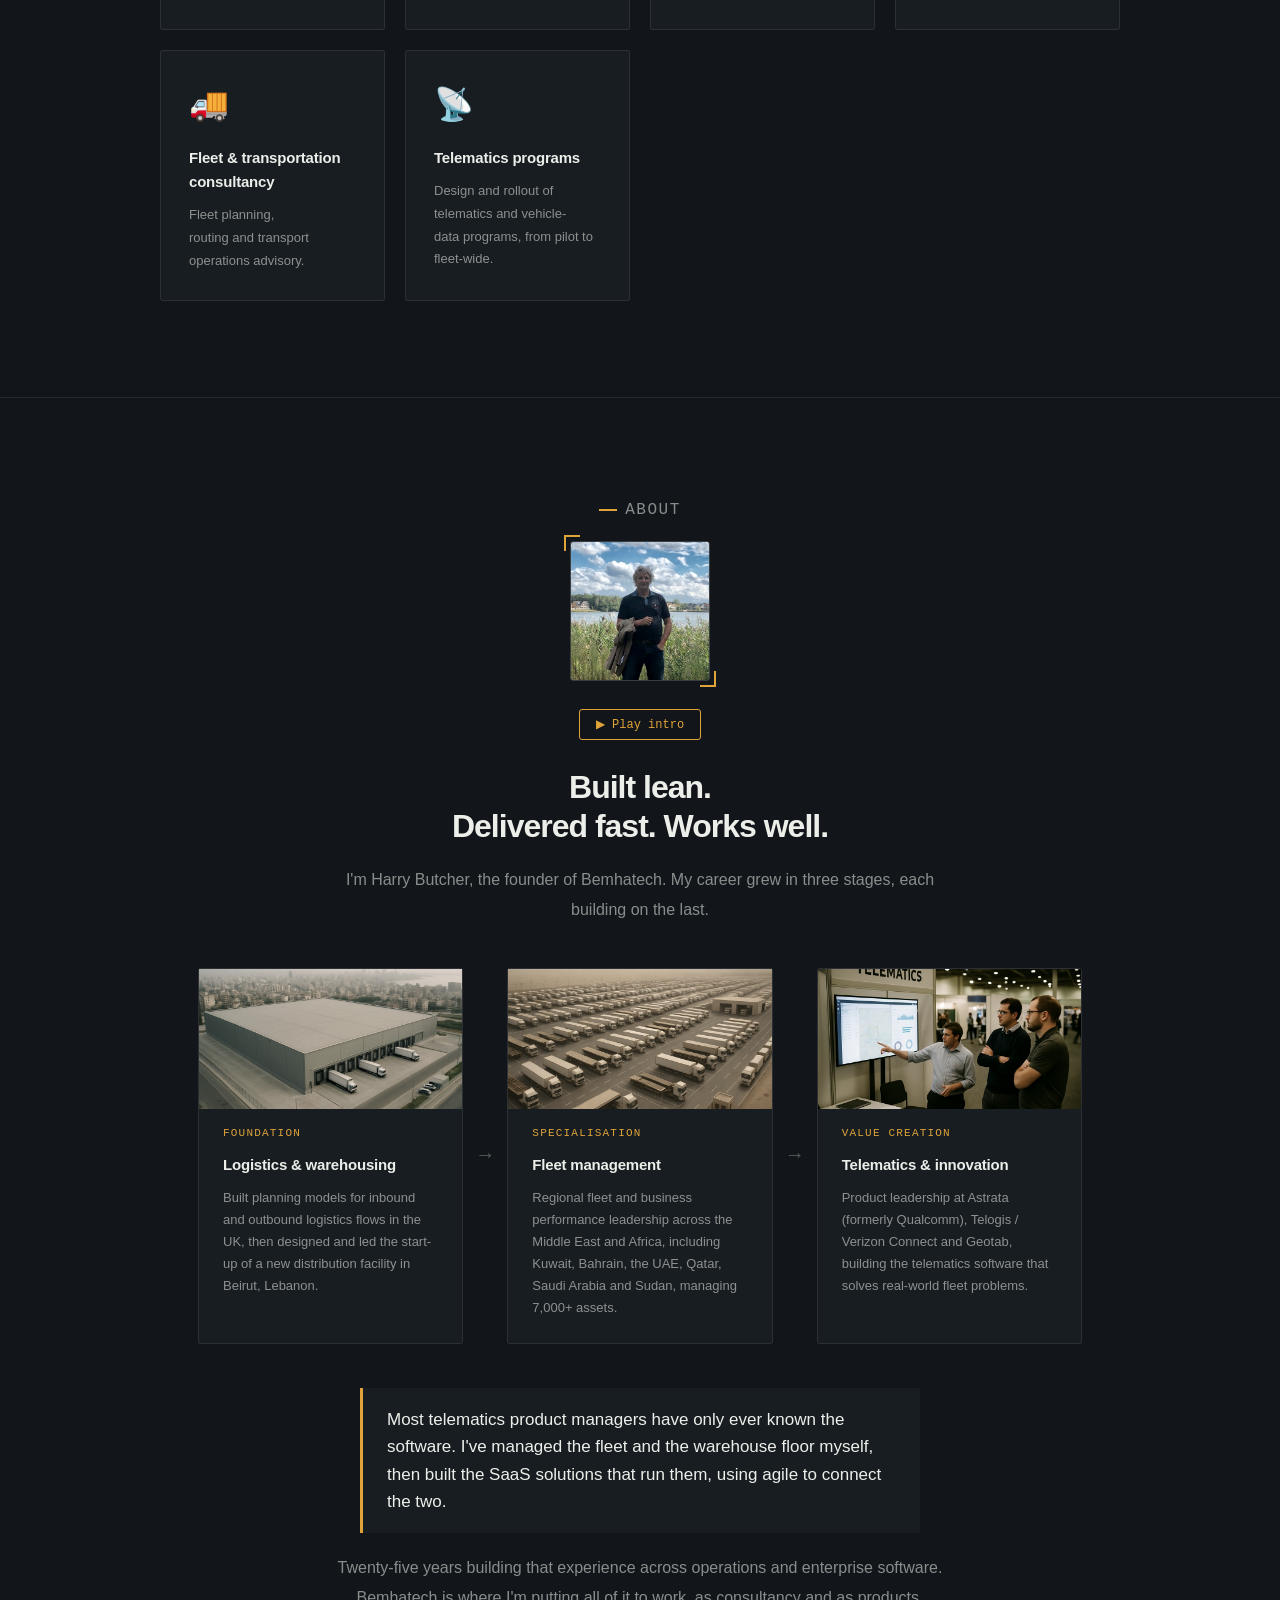
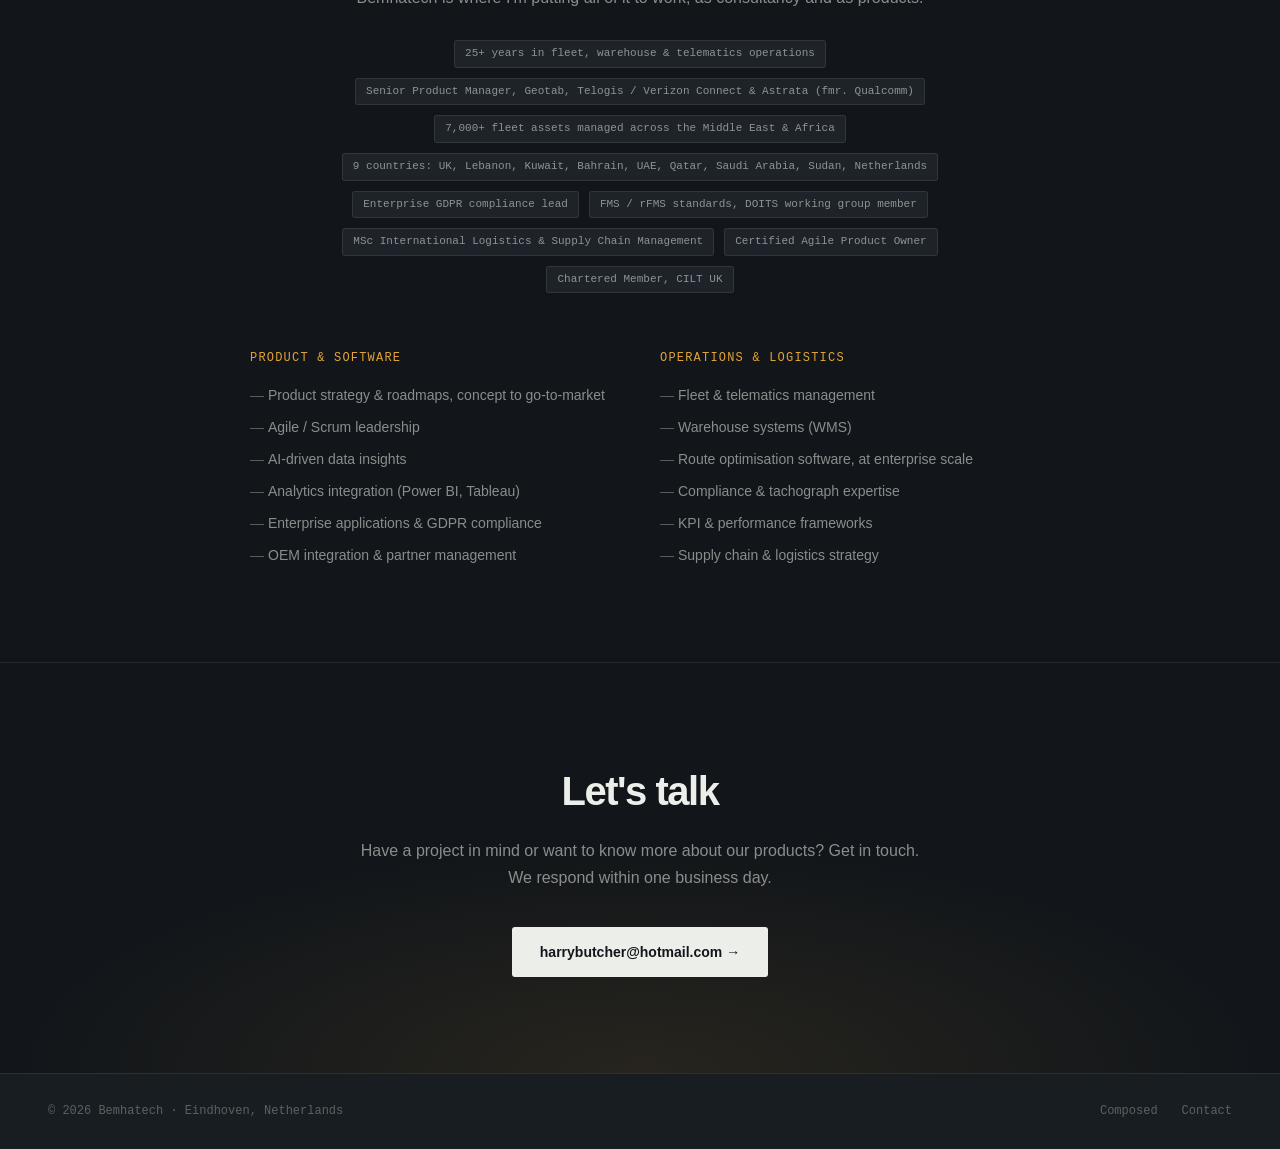
==== commit fc35a957: "Add illustrative photography across career track record and arc Adds 11 AI-generated documentary-sty" ====
--- a/index.html
+++ b/index.html
@@ -150,48 +150,56 @@
       <p class="track-label">The pattern, at every stage of my career</p>
       <div class="track-grid">
         <div class="track-card">
+          <img class="track-photo" src="assets/track-tesco.jpg" alt="UK grocery distribution depot" loading="lazy" />
           <div class="track-org">Tesco</div>
           <p><b>Opportunity</b> Standardise planning across UK grocery depots.</p>
           <p><b>Innovated</b> A planning model deployed nationwide.</p>
           <p><b>Delivered</b> Support for 600+ staff handling 1M+ cases a week.</p>
         </div>
         <div class="track-card">
+          <img class="track-photo" src="assets/track-lebanon.jpg" alt="Distribution facility start-up in Beirut, Lebanon" loading="lazy" />
           <div class="track-org">Spinneys / PWC Lebanon</div>
           <p><b>Opportunity</b> Beirut needed a larger distribution facility as the business scaled.</p>
           <p><b>Innovated</b> Designed the 15,000 sq ft facility and led its start-up, migrating the warehouse system to Exceed WMS.</p>
           <p><b>Delivered</b> Operations processing 40,000+ cases a week from the new facility.</p>
         </div>
         <div class="track-card">
+          <img class="track-photo" src="assets/track-kuwait.jpg" alt="Fleet control centre in Kuwait" loading="lazy" />
           <div class="track-org">PWC Kuwait</div>
           <p><b>Opportunity</b> Coordinate transport allocation and fleet control across Kuwait and the GCC.</p>
           <p><b>Innovated</b> The Micro Transport system, as product owner, and a Fleet Control Centre with a team of 26.</p>
           <p><b>Delivered</b> Centralised control of 7,000+ assets across the GCC and Iraq.</p>
         </div>
         <div class="track-card">
+          <img class="track-photo" src="assets/track-mea.jpg" alt="Fleet convoy on a Middle East desert highway" loading="lazy" />
           <div class="track-org">Agility (Regional MEA)</div>
           <p><b>Opportunity</b> Standardise fleet operations across multiple Middle East and Africa markets.</p>
           <p><b>Innovated</b> A "Fleet as a Service" delivery model, deployed starting in Kuwait, Bahrain, Abu Dhabi, Qatar, Saudi Arabia and Sudan.</p>
           <p><b>Delivered</b> TMS and fleet management best practice across 7,000+ assets region-wide.</p>
         </div>
         <div class="track-card">
+          <img class="track-photo" src="assets/track-abudhabi.jpg" alt="Vehicle maintenance yard in Abu Dhabi" loading="lazy" />
           <div class="track-org">Agility (Abu Dhabi)</div>
           <p><b>Opportunity</b> Reduce tyre and maintenance costs across a 180 vehicle fleet.</p>
           <p><b>Innovated</b> A Tyre Management Programme.</p>
           <p><b>Delivered</b> 20% cost reduction, fleet grew 31% at maintained efficiency.</p>
         </div>
         <div class="track-card">
+          <img class="track-photo" src="assets/track-driver-coach.jpg" alt="Driver looking at the Driver Coach score in an IVECO Stralis cab" loading="lazy" />
           <div class="track-org">Astrata (fmr. Qualcomm)</div>
           <p><b>Opportunity</b> Link driving behaviour directly to fuel cost, and give fleets a standard way into OEM truck data.</p>
           <p><b>Innovated</b> The Driver Coach fuel saving feature, alongside the first FMS OEM integrations.</p>
           <p><b>Delivered</b> Measurable fuel cost reduction for customers, and the start of a standards-based OEM integration practice.</p>
         </div>
         <div class="track-card">
+          <img class="track-photo" src="assets/track-telogis.jpg" alt="Dispatcher watching a vehicle on a highlighted route" loading="lazy" />
           <div class="track-org">Telogis / Verizon Connect</div>
           <p><b>Opportunity</b> Enterprise fleets lacked both optimised routing and a common way to integrate OEM truck data.</p>
           <p><b>Innovated</b> Route optimisation software at enterprise scale, and carried the FMS work through to the rFMS standard, contributing to it as part of the DOITS working group.</p>
           <p><b>Delivered</b> Standardised, scalable routing and OEM data integration for enterprise fleet customers.</p>
         </div>
         <div class="track-card">
+          <img class="track-photo" src="assets/track-geotab.jpg" alt="Executives discussing a Power BI dashboard in a boardroom" loading="lazy" />
           <div class="track-org">Geotab</div>
           <p><b>Opportunity</b> Bring enterprise fleet data into the tools teams already used.</p>
           <p><b>Innovated</b> The Geotab Data Connector and Dashboard Insights platform.</p>
@@ -251,18 +259,21 @@
 
     <div class="arc">
       <div class="arc-step">
+        <img class="arc-photo" src="assets/arc-foundation-aerial.jpg" alt="Aerial view of the L-shaped distribution facility in Beirut, Lebanon" loading="lazy" />
         <div class="arc-stage">Foundation</div>
         <h4>Logistics &amp; warehousing</h4>
         <p>Built planning models for inbound and outbound logistics flows in the UK, then designed and led the start-up of a new distribution facility in Beirut, Lebanon.</p>
       </div>
       <div class="arc-arrow">→</div>
       <div class="arc-step">
+        <img class="arc-photo" src="assets/arc-specialisation-fleet.jpg" alt="Large fleet maintenance compound with drive-through workshop" loading="lazy" />
         <div class="arc-stage">Specialisation</div>
         <h4>Fleet management</h4>
         <p>Regional fleet and business performance leadership across the Middle East and Africa, including Kuwait, Bahrain, the UAE, Qatar, Saudi Arabia and Sudan, managing 7,000+ assets.</p>
       </div>
       <div class="arc-arrow">→</div>
       <div class="arc-step">
+        <img class="arc-photo" src="assets/arc-value-telematics.jpg" alt="Telematics booth at a trade fair with clients discussing a fleet dashboard" loading="lazy" />
         <div class="arc-stage">Value creation</div>
         <h4>Telematics &amp; innovation</h4>
         <p>Product leadership at Astrata (formerly Qualcomm), Telogis / Verizon Connect and Geotab, building the telematics software that solves real-world fleet problems.</p>
--- a/style.css
+++ b/style.css
@@ -29,6 +29,8 @@
   -webkit-font-smoothing: antialiased;
 }
 
+p, li { text-wrap: pretty; }
+
 a { color: inherit; text-decoration: none; }
 
 /* ── Nav ── */
@@ -441,6 +443,15 @@
   padding: 22px;
 }
 
+.track-photo {
+  display: block;
+  width: calc(100% + 44px);
+  margin: -22px -22px 16px -22px;
+  height: 140px;
+  object-fit: cover;
+  filter: grayscale(25%) contrast(1.05) saturate(0.9);
+}
+
 .track-org {
   font-family: var(--mono);
   font-size: 12px;
@@ -537,6 +548,15 @@
   border: 1px solid var(--border);
   border-radius: var(--radius);
   padding: 24px;
+}
+
+.arc-photo {
+  display: block;
+  width: calc(100% + 48px);
+  margin: -24px -24px 16px -24px;
+  height: 140px;
+  object-fit: cover;
+  filter: grayscale(25%) contrast(1.05) saturate(0.9);
 }
 
 .arc-stage {
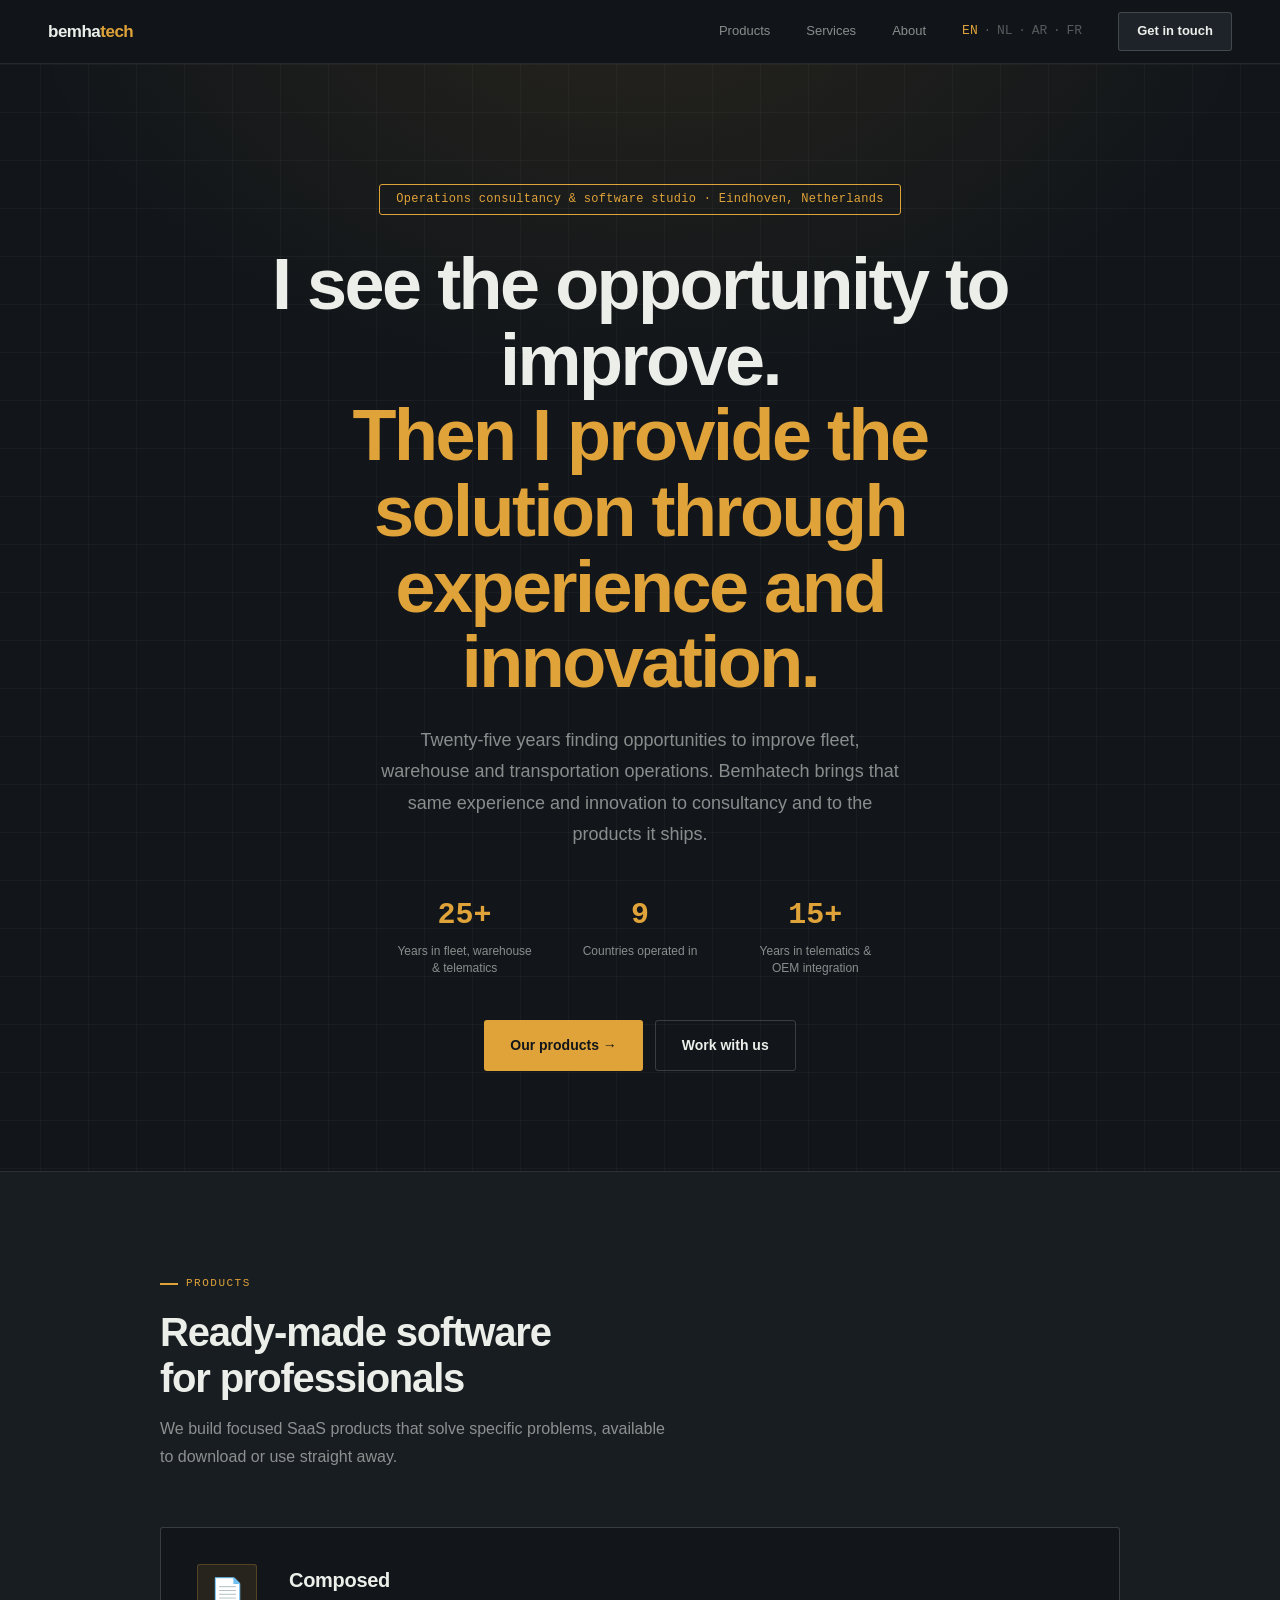
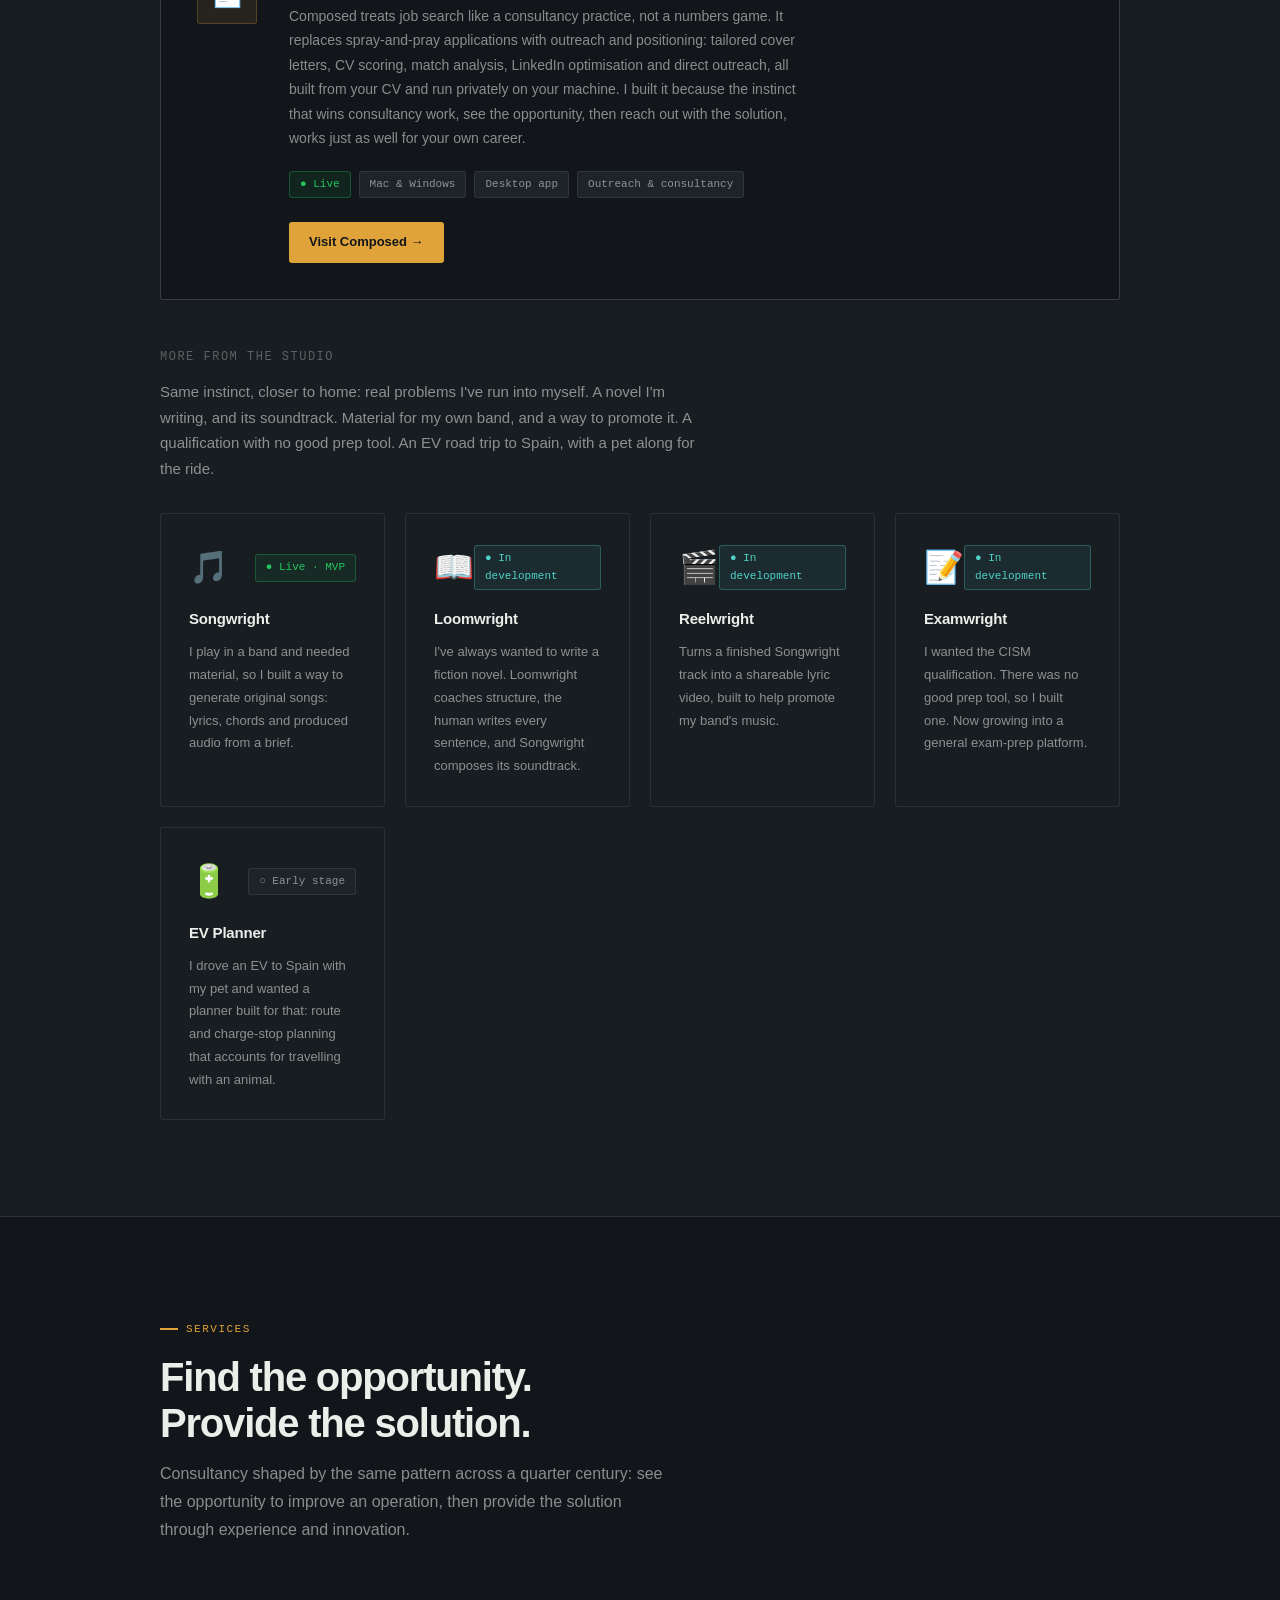
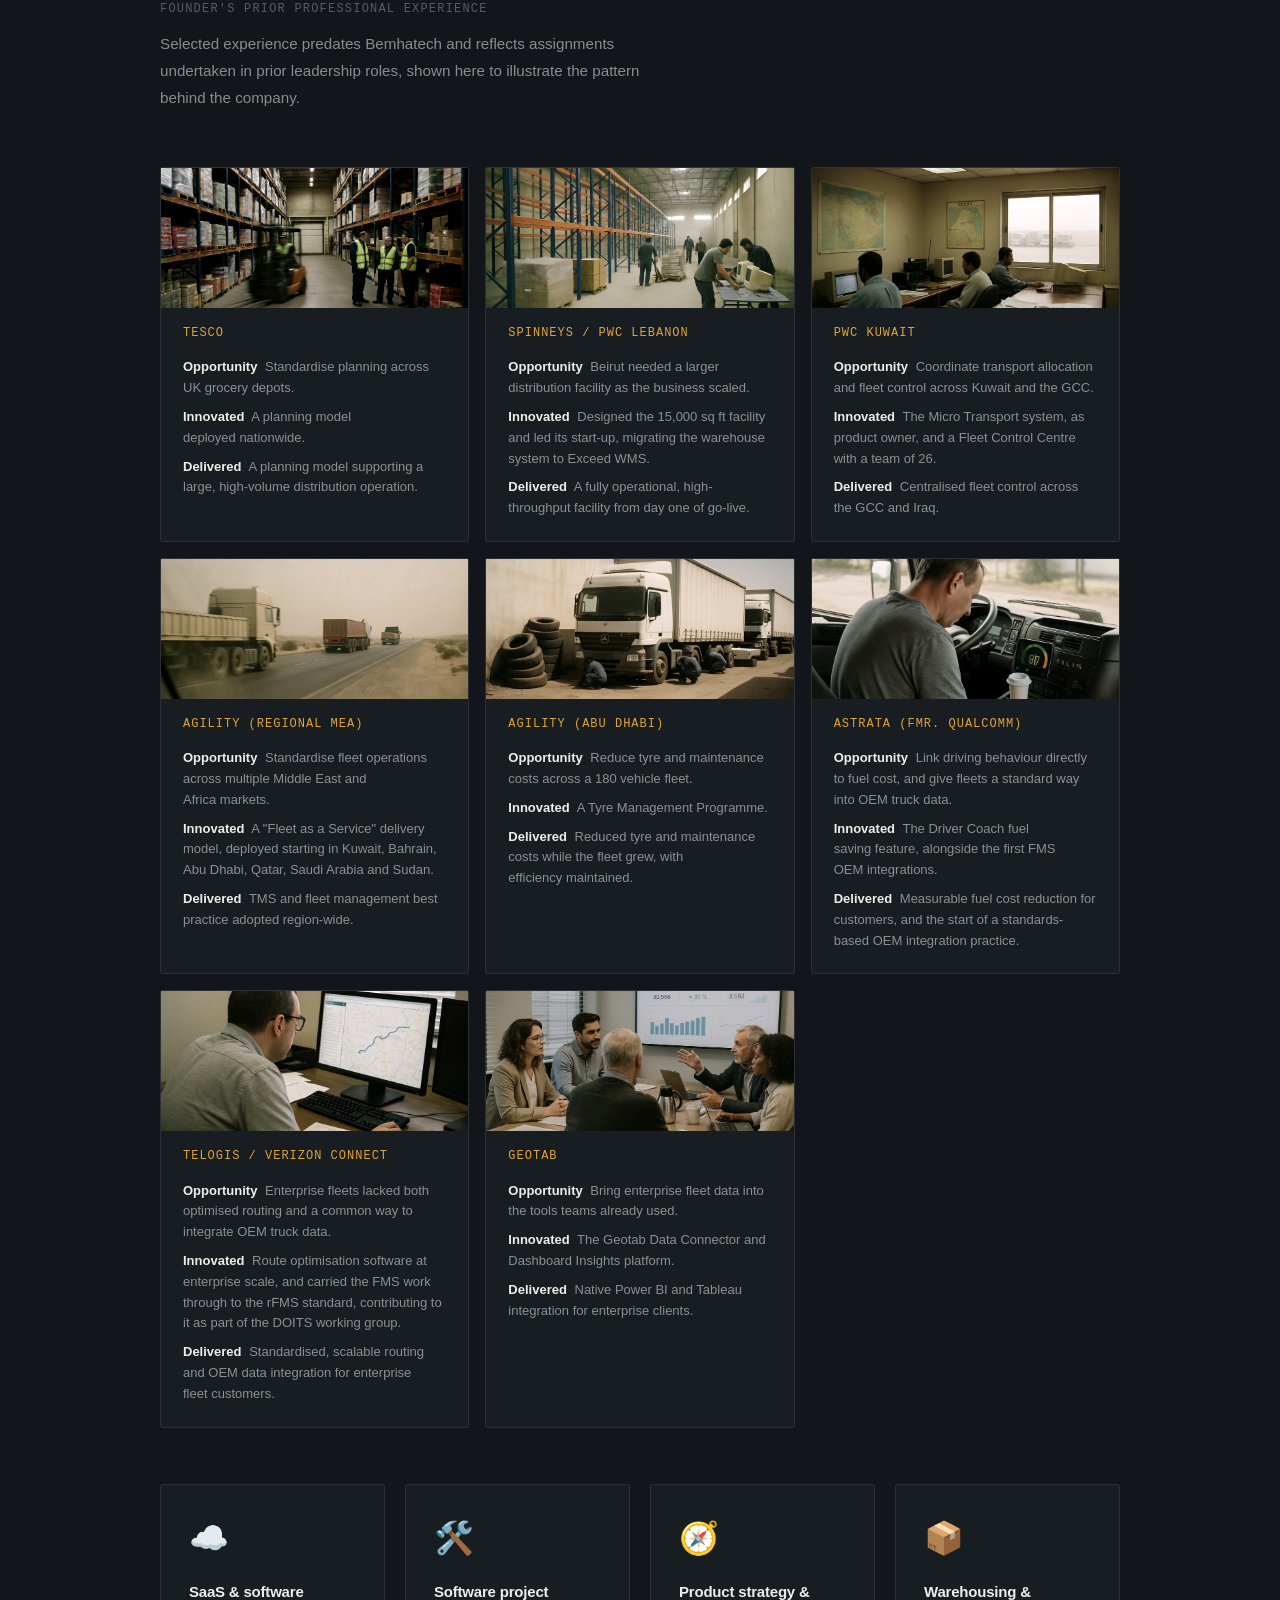
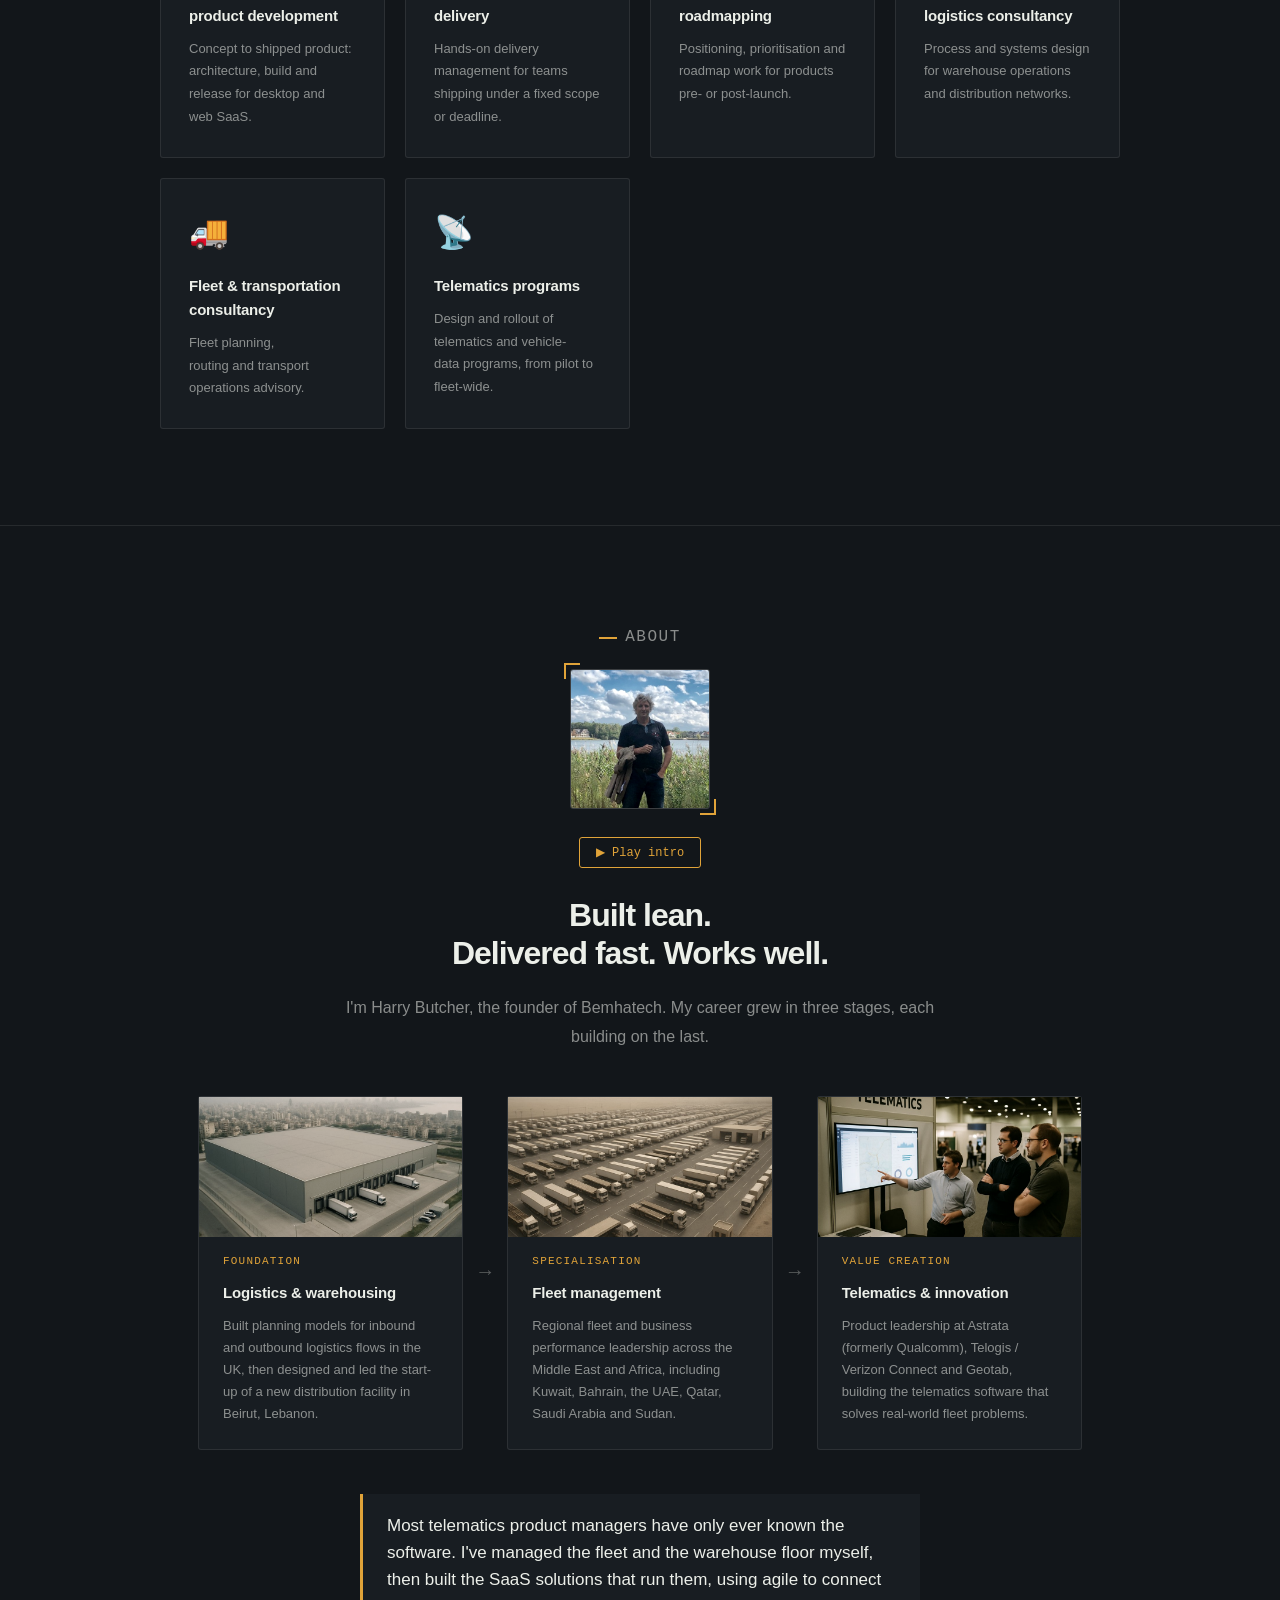
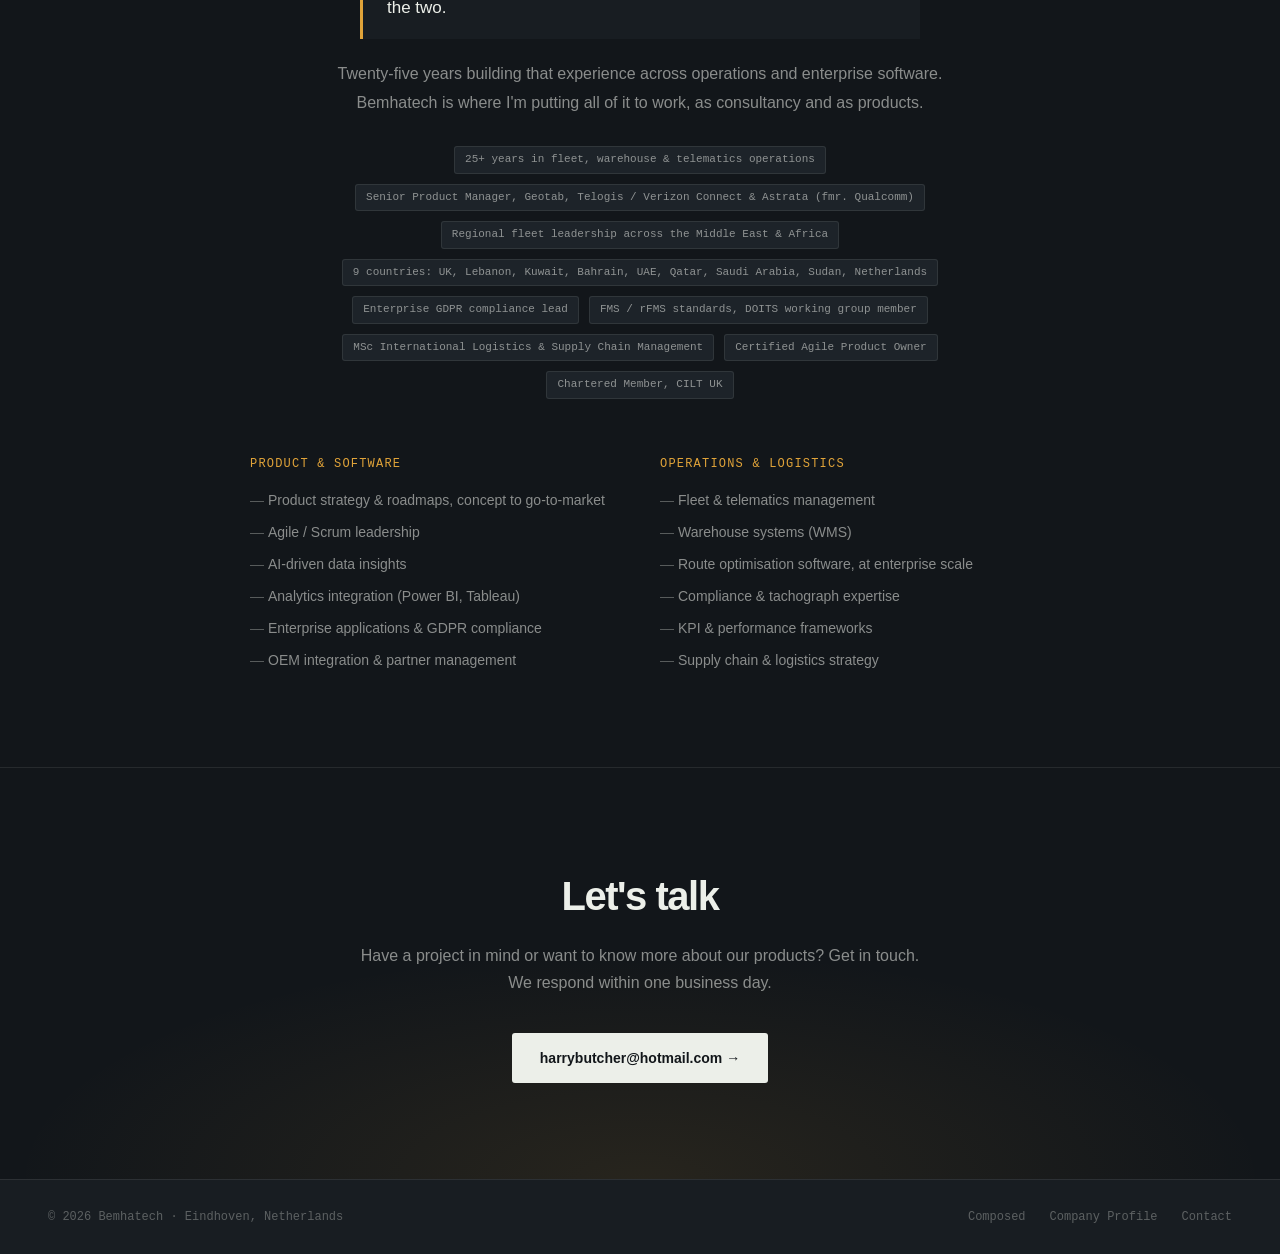
==== commit c15e924b: "Remove prior-employer performance metrics pending written consent Strip quantified business-outcome " ====
--- a/index.html
+++ b/index.html
@@ -10,6 +10,7 @@
   <link rel="alternate" hreflang="en" href="https://bemhatech.nl/" />
   <link rel="alternate" hreflang="nl" href="https://bemhatech.nl/nl/" />
   <link rel="alternate" hreflang="ar" href="https://bemhatech.nl/ar/" />
+  <link rel="alternate" hreflang="fr" href="https://bemhatech.nl/fr/" />
   <link rel="alternate" hreflang="x-default" href="https://bemhatech.nl/" />
   <meta property="og:type" content="website" />
   <meta property="og:title" content="Bemhatech | Software that works to support you" />
@@ -33,6 +34,8 @@
         <a href="/nl/">NL</a>
         <span>·</span>
         <a href="/ar/">AR</a>
+        <span>·</span>
+        <a href="/fr/">FR</a>
       </div>
       <a href="#contact" class="btn-nav">Get in touch</a>
     </div>
@@ -54,10 +57,6 @@
           <div class="label">Countries operated in</div>
         </div>
         <div class="stat">
-          <div class="num">7,000+</div>
-          <div class="label">Fleet assets managed</div>
-        </div>
-        <div class="stat">
           <div class="num">15+</div>
           <div class="label">Years in telematics &amp; OEM integration</div>
         </div>
@@ -147,42 +146,43 @@
       <h2 class="section-title">Find the opportunity.<br/>Provide the solution.</h2>
       <p class="section-sub">Consultancy shaped by the same pattern across a quarter century: see the opportunity to improve an operation, then provide the solution through experience and innovation.</p>
 
-      <p class="track-label">The pattern, at every stage of my career</p>
+      <p class="track-label">Founder's prior professional experience</p>
+      <p class="section-sub" style="margin-top:-8px;font-size:0.95rem;">Selected experience predates Bemhatech and reflects assignments undertaken in prior leadership roles, shown here to illustrate the pattern behind the company.</p>
       <div class="track-grid">
         <div class="track-card">
           <img class="track-photo" src="assets/track-tesco.jpg" alt="UK grocery distribution depot" loading="lazy" />
           <div class="track-org">Tesco</div>
           <p><b>Opportunity</b> Standardise planning across UK grocery depots.</p>
           <p><b>Innovated</b> A planning model deployed nationwide.</p>
-          <p><b>Delivered</b> Support for 600+ staff handling 1M+ cases a week.</p>
+          <p><b>Delivered</b> A planning model supporting a large, high-volume distribution operation.</p>
         </div>
         <div class="track-card">
           <img class="track-photo" src="assets/track-lebanon.jpg" alt="Distribution facility start-up in Beirut, Lebanon" loading="lazy" />
           <div class="track-org">Spinneys / PWC Lebanon</div>
           <p><b>Opportunity</b> Beirut needed a larger distribution facility as the business scaled.</p>
           <p><b>Innovated</b> Designed the 15,000 sq ft facility and led its start-up, migrating the warehouse system to Exceed WMS.</p>
-          <p><b>Delivered</b> Operations processing 40,000+ cases a week from the new facility.</p>
+          <p><b>Delivered</b> A fully operational, high-throughput facility from day one of go-live.</p>
         </div>
         <div class="track-card">
           <img class="track-photo" src="assets/track-kuwait.jpg" alt="Fleet control centre in Kuwait" loading="lazy" />
           <div class="track-org">PWC Kuwait</div>
           <p><b>Opportunity</b> Coordinate transport allocation and fleet control across Kuwait and the GCC.</p>
           <p><b>Innovated</b> The Micro Transport system, as product owner, and a Fleet Control Centre with a team of 26.</p>
-          <p><b>Delivered</b> Centralised control of 7,000+ assets across the GCC and Iraq.</p>
+          <p><b>Delivered</b> Centralised fleet control across the GCC and Iraq.</p>
         </div>
         <div class="track-card">
           <img class="track-photo" src="assets/track-mea.jpg" alt="Fleet convoy on a Middle East desert highway" loading="lazy" />
           <div class="track-org">Agility (Regional MEA)</div>
           <p><b>Opportunity</b> Standardise fleet operations across multiple Middle East and Africa markets.</p>
           <p><b>Innovated</b> A "Fleet as a Service" delivery model, deployed starting in Kuwait, Bahrain, Abu Dhabi, Qatar, Saudi Arabia and Sudan.</p>
-          <p><b>Delivered</b> TMS and fleet management best practice across 7,000+ assets region-wide.</p>
+          <p><b>Delivered</b> TMS and fleet management best practice adopted region-wide.</p>
         </div>
         <div class="track-card">
           <img class="track-photo" src="assets/track-abudhabi.jpg" alt="Vehicle maintenance yard in Abu Dhabi" loading="lazy" />
           <div class="track-org">Agility (Abu Dhabi)</div>
           <p><b>Opportunity</b> Reduce tyre and maintenance costs across a 180 vehicle fleet.</p>
           <p><b>Innovated</b> A Tyre Management Programme.</p>
-          <p><b>Delivered</b> 20% cost reduction, fleet grew 31% at maintained efficiency.</p>
+          <p><b>Delivered</b> Reduced tyre and maintenance costs while the fleet grew, with efficiency maintained.</p>
         </div>
         <div class="track-card">
           <img class="track-photo" src="assets/track-driver-coach.jpg" alt="Driver looking at the Driver Coach score in an IVECO Stralis cab" loading="lazy" />
@@ -269,7 +269,7 @@
         <img class="arc-photo" src="assets/arc-specialisation-fleet.jpg" alt="Large fleet maintenance compound with drive-through workshop" loading="lazy" />
         <div class="arc-stage">Specialisation</div>
         <h4>Fleet management</h4>
-        <p>Regional fleet and business performance leadership across the Middle East and Africa, including Kuwait, Bahrain, the UAE, Qatar, Saudi Arabia and Sudan, managing 7,000+ assets.</p>
+        <p>Regional fleet and business performance leadership across the Middle East and Africa, including Kuwait, Bahrain, the UAE, Qatar, Saudi Arabia and Sudan.</p>
       </div>
       <div class="arc-arrow">→</div>
       <div class="arc-step">
@@ -287,7 +287,7 @@
       <div class="about-highlights">
         <span class="tag">25+ years in fleet, warehouse &amp; telematics operations</span>
         <span class="tag">Senior Product Manager, Geotab, Telogis / Verizon Connect &amp; Astrata (fmr. Qualcomm)</span>
-        <span class="tag">7,000+ fleet assets managed across the Middle East &amp; Africa</span>
+        <span class="tag">Regional fleet leadership across the Middle East &amp; Africa</span>
         <span class="tag">9 countries: UK, Lebanon, Kuwait, Bahrain, UAE, Qatar, Saudi Arabia, Sudan, Netherlands</span>
         <span class="tag">Enterprise GDPR compliance lead</span>
         <span class="tag">FMS / rFMS standards, DOITS working group member</span>
@@ -337,6 +337,7 @@
     <span>© 2026 Bemhatech · Eindhoven, Netherlands</span>
     <div style="display:flex;gap:24px;">
       <a href="https://bemhatech.nl/composed" target="_blank" rel="noopener">Composed</a>
+      <a href="/profile/">Company Profile</a>
       <a href="mailto:harrybutcher@hotmail.com">Contact</a>
     </div>
   </footer>
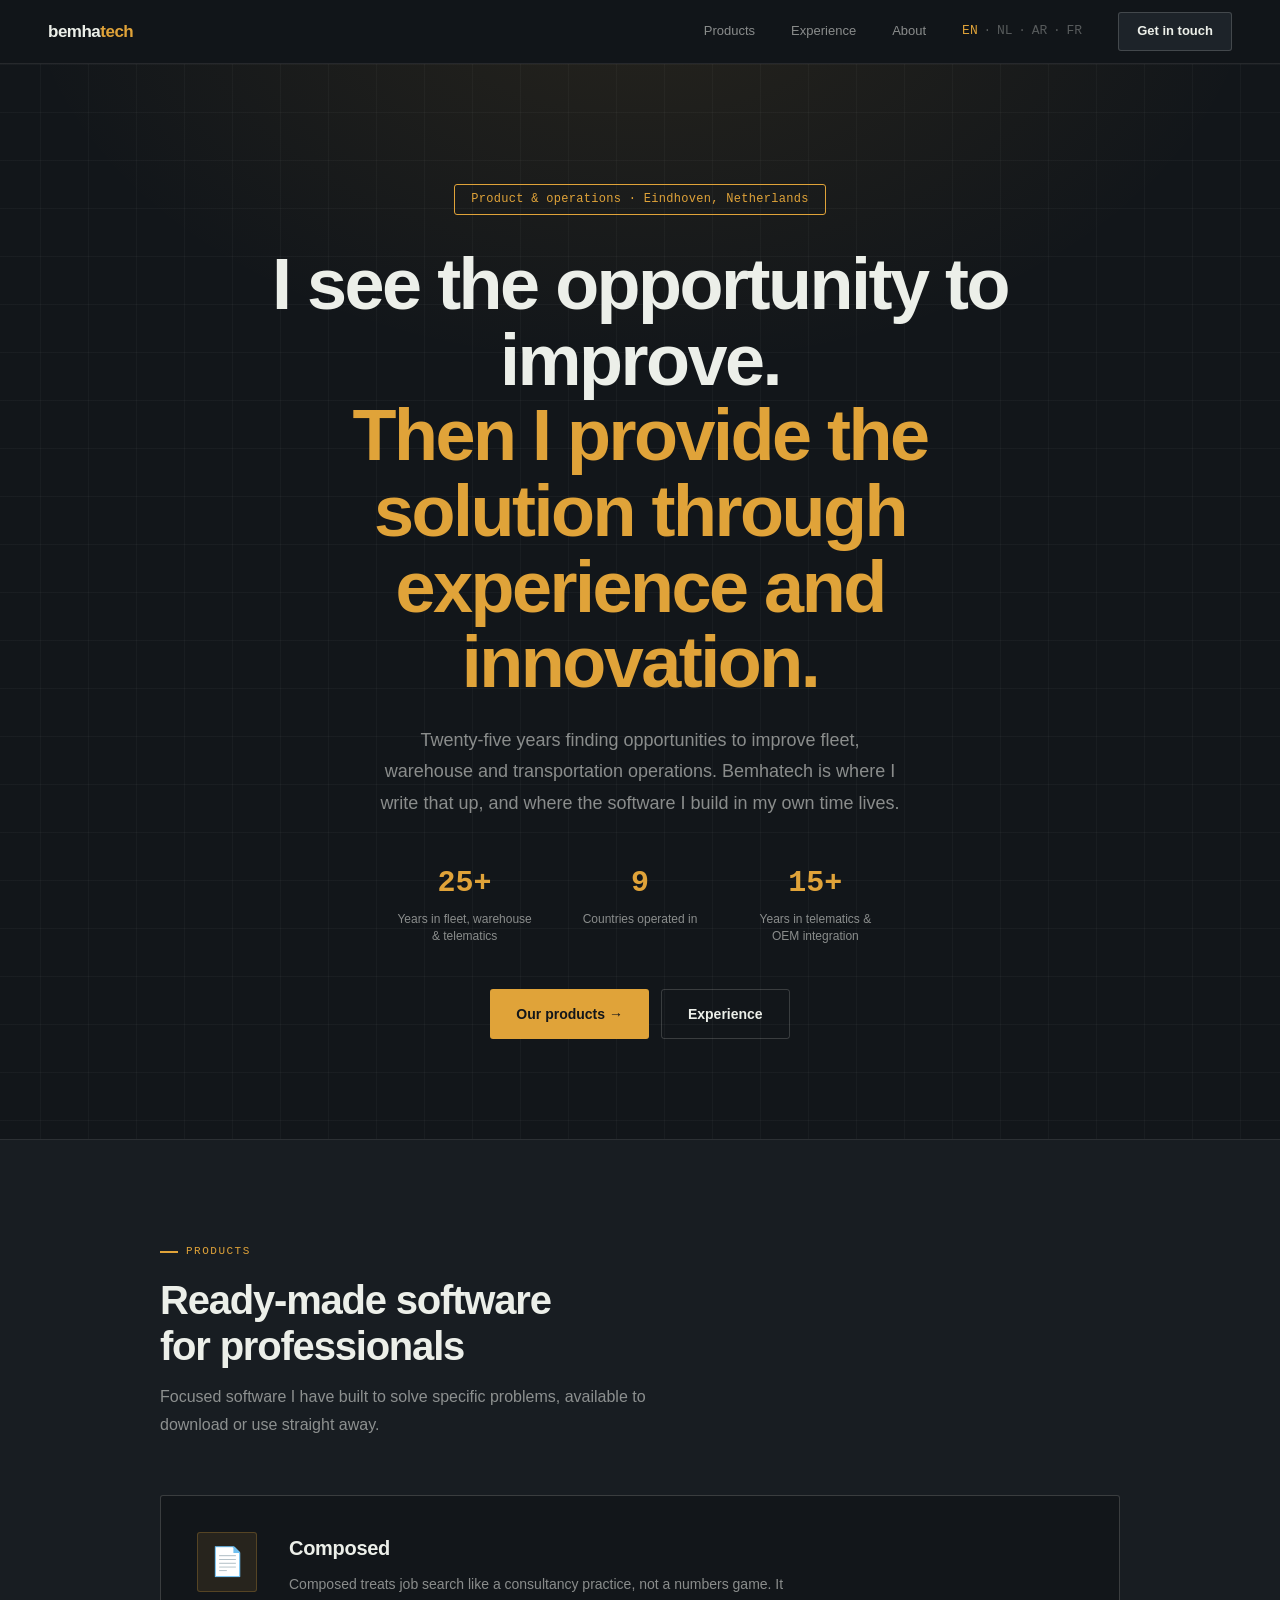
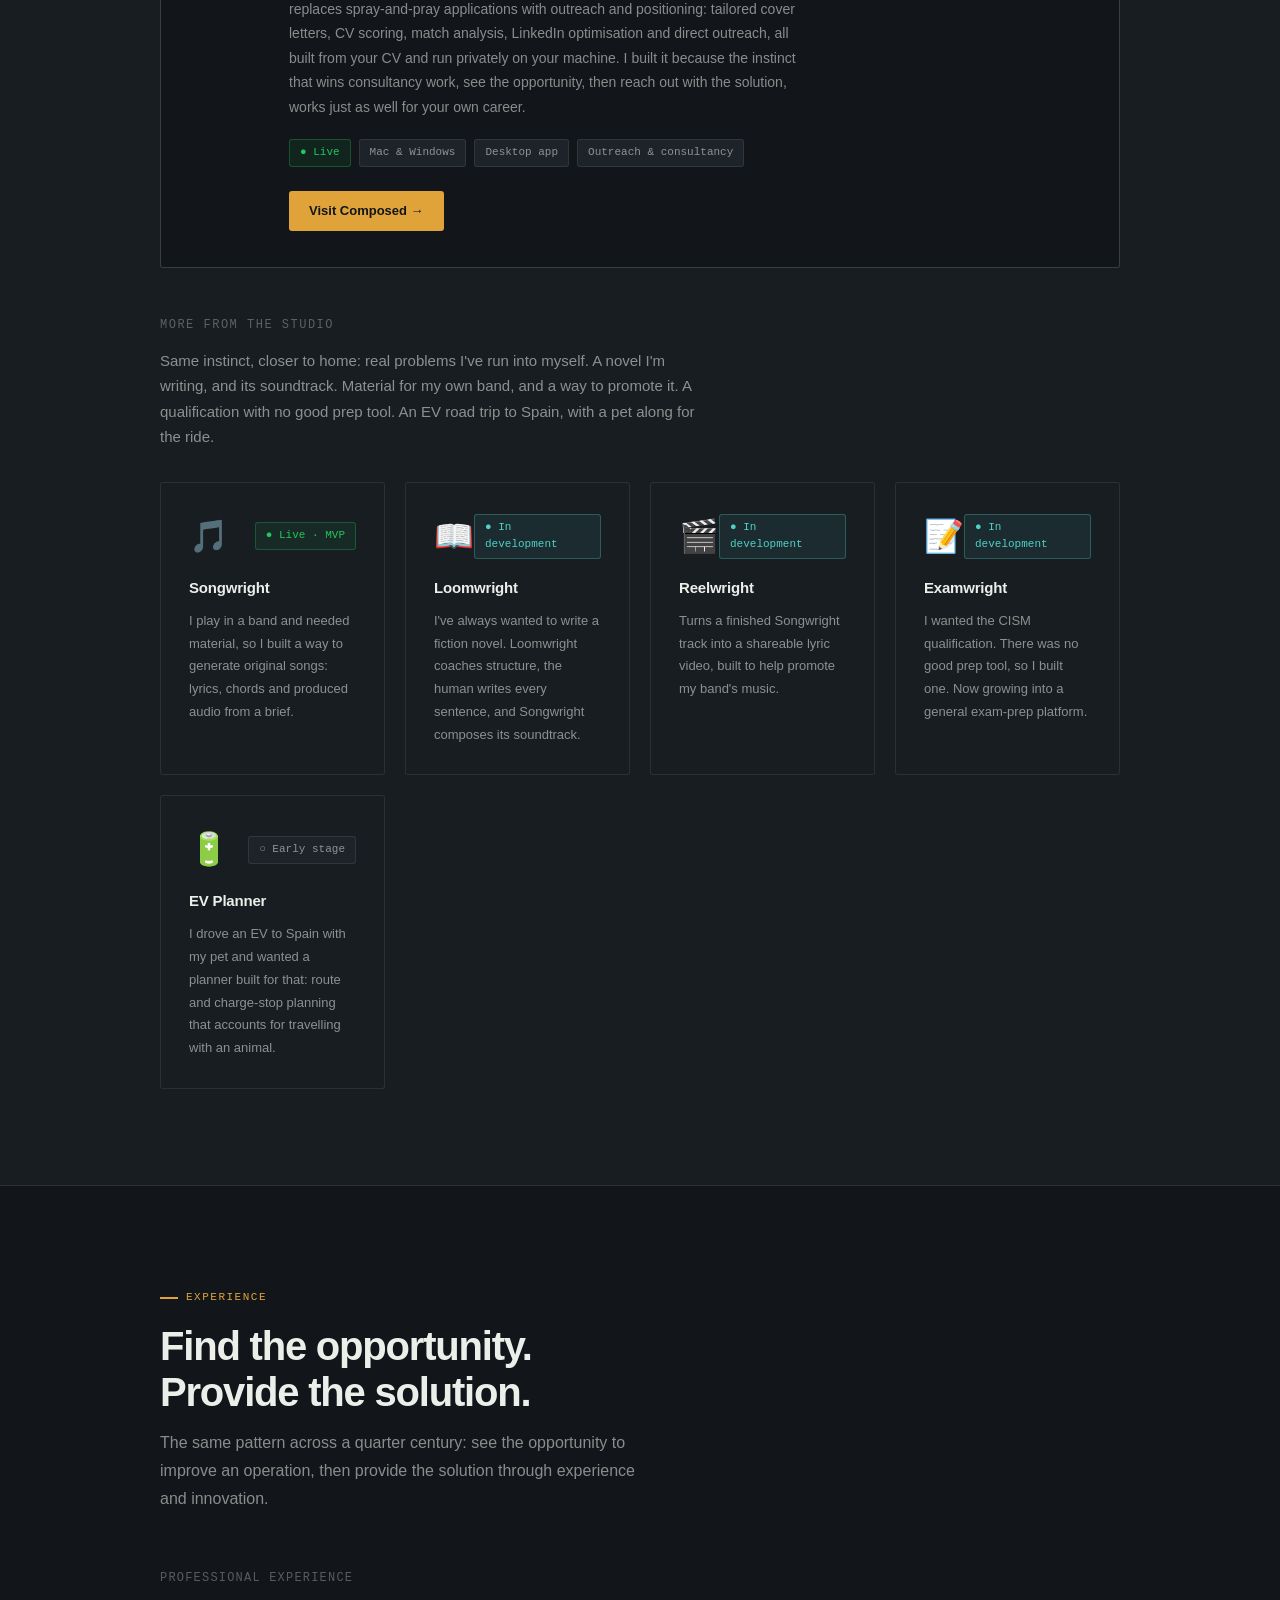
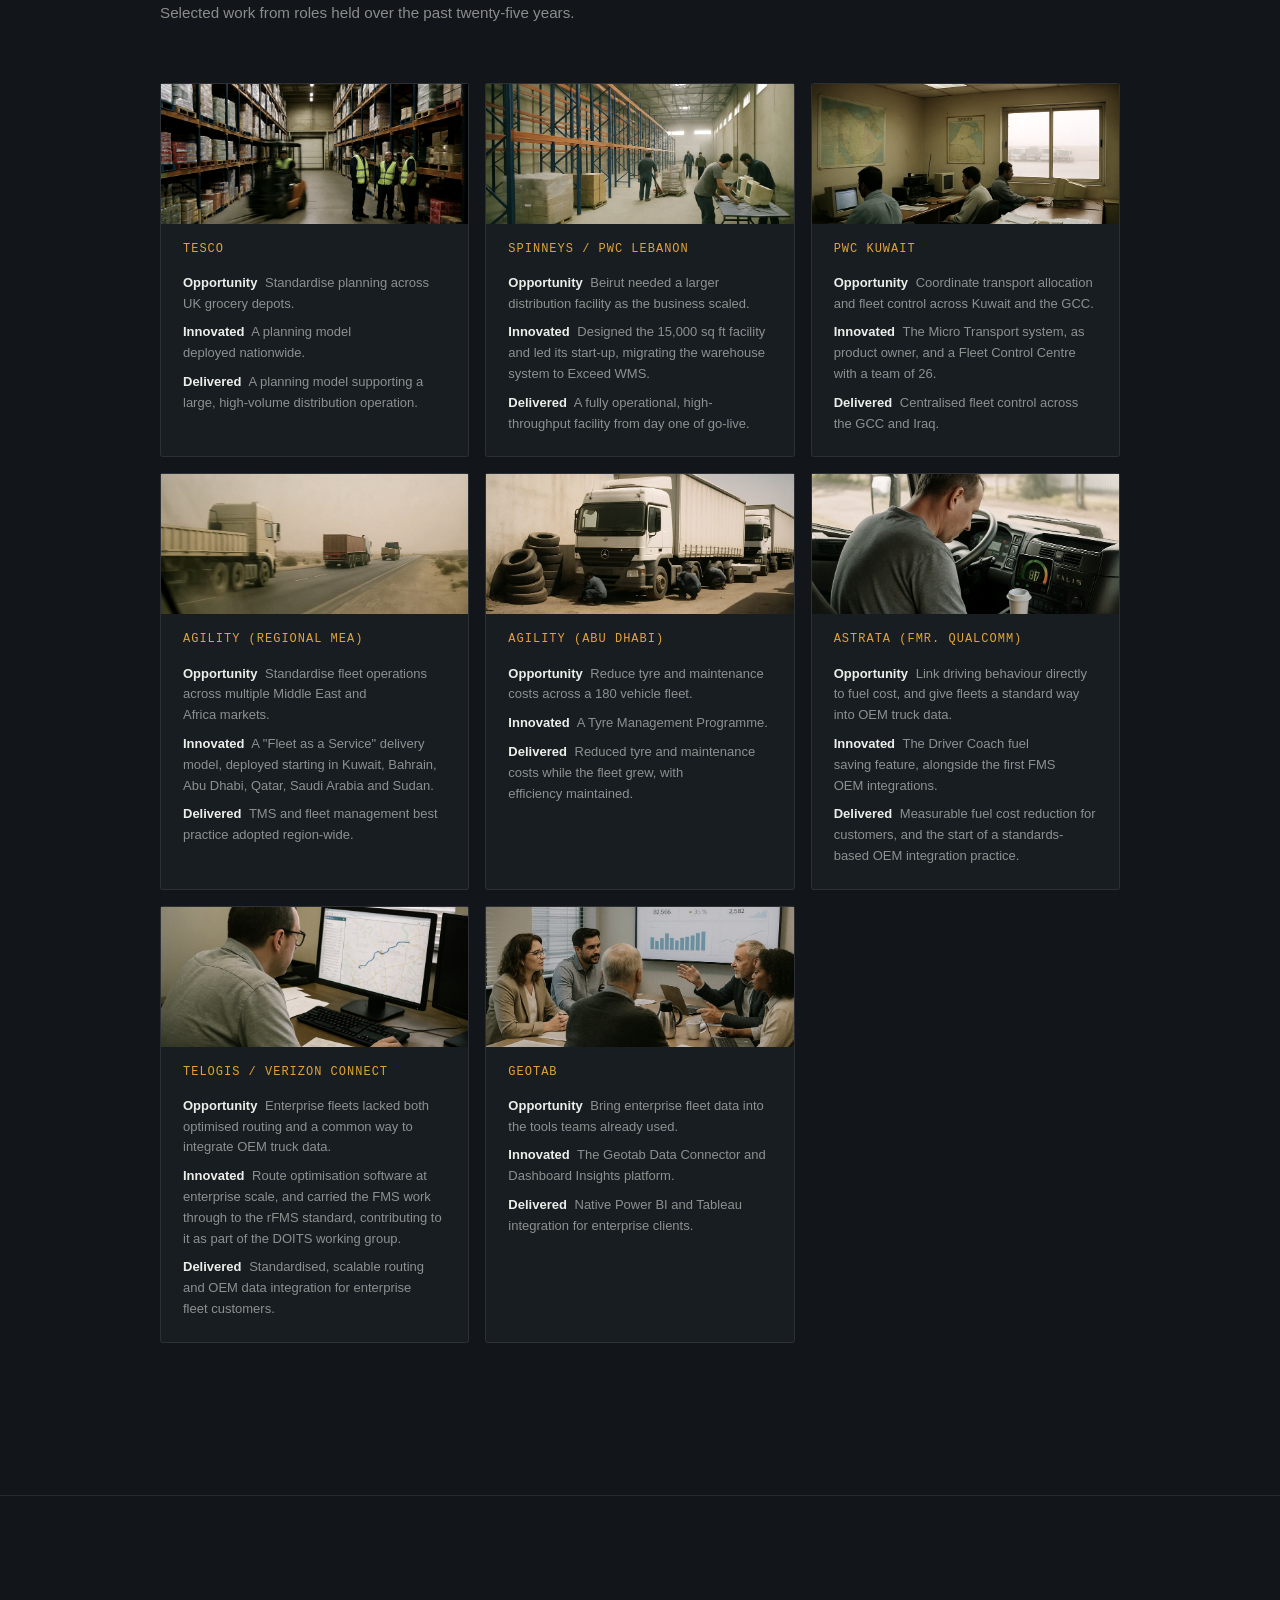
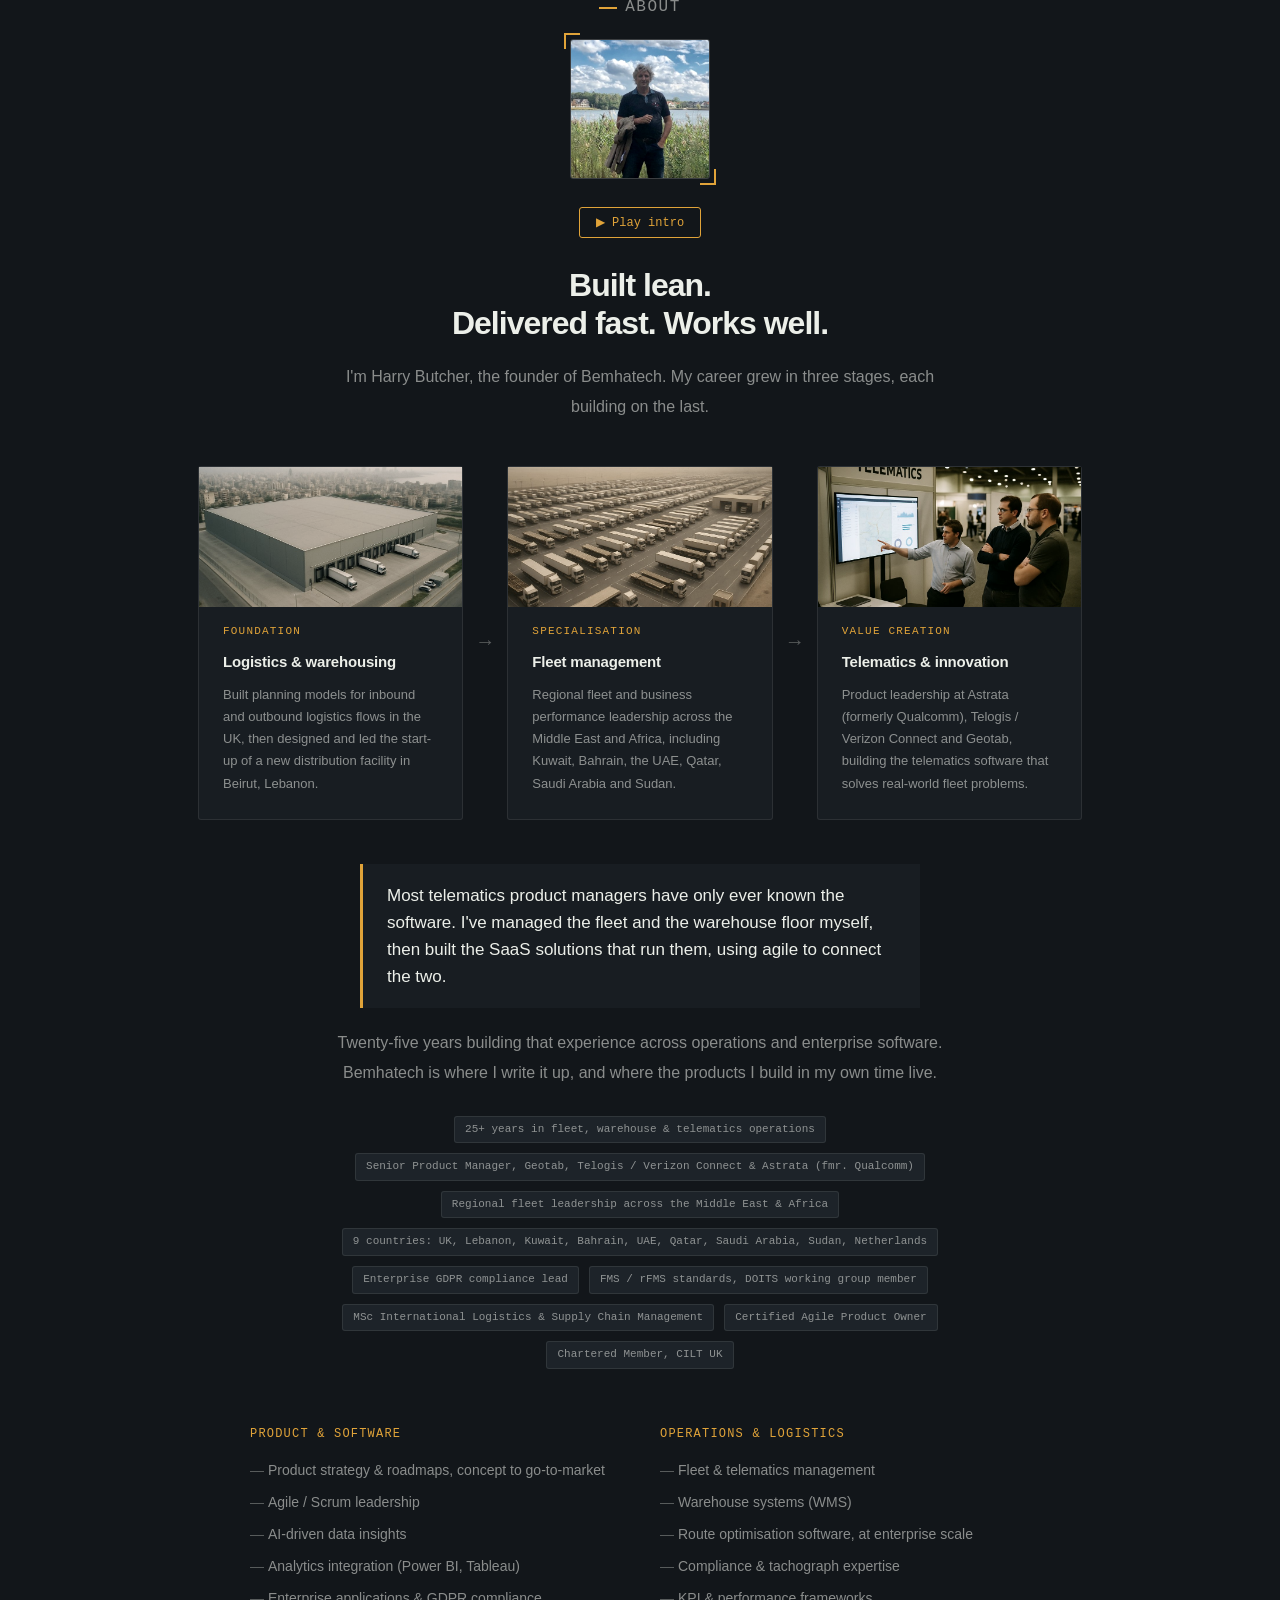
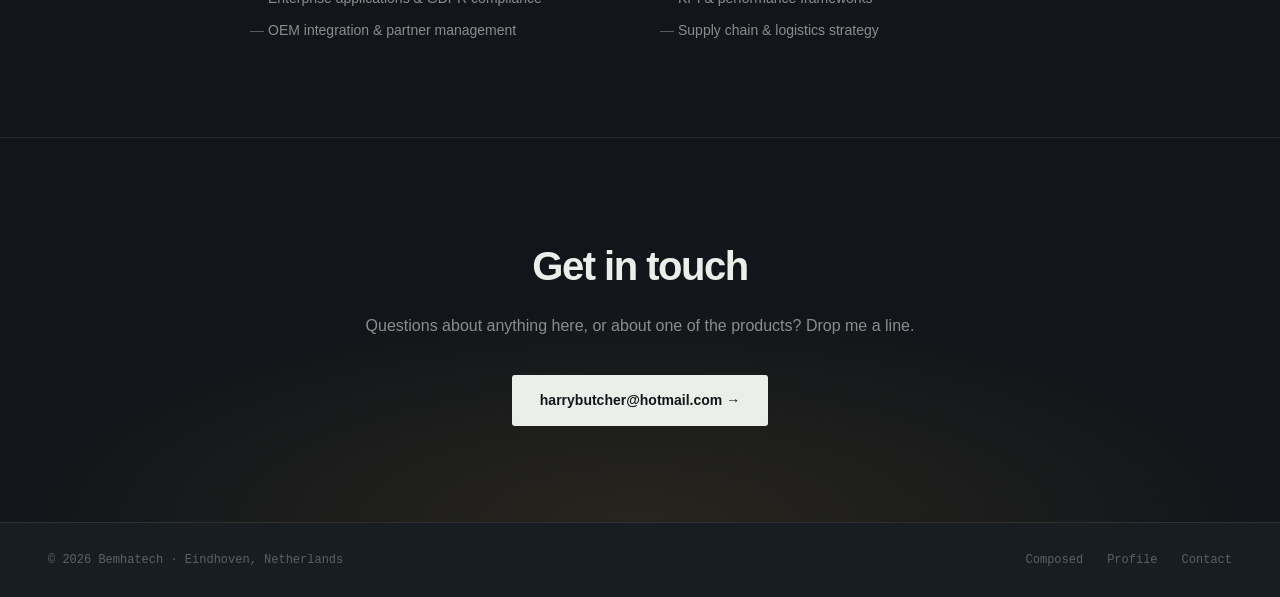
==== commit ff97942f: "Reframe site as personal portfolio: remove services-for-hire and Composed paid tier - Replace Servic" ====
--- a/index.html
+++ b/index.html
@@ -4,7 +4,7 @@
   <meta charset="UTF-8" />
   <meta name="viewport" content="width=device-width, initial-scale=1.0" />
   <title>Bemhatech | Software that works to support you</title>
-  <meta name="description" content="Bemhatech is a software studio and consultancy: SaaS and software product development, project delivery, product strategy, warehousing, fleet, transportation and telematics, plus a growing set of self-built products." />
+  <meta name="description" content="Bemhatech is Harry Butcher's personal site: twenty-five years in fleet, warehouse and telematics operations and product management, and a growing set of self-built software products." />
   <link rel="icon" href="favicon.svg" type="image/svg+xml" />
   <link rel="canonical" href="https://bemhatech.nl/" />
   <link rel="alternate" hreflang="en" href="https://bemhatech.nl/" />
@@ -14,7 +14,7 @@
   <link rel="alternate" hreflang="x-default" href="https://bemhatech.nl/" />
   <meta property="og:type" content="website" />
   <meta property="og:title" content="Bemhatech | Software that works to support you" />
-  <meta property="og:description" content="Operations consultancy and software studio: SaaS development, fleet, warehousing and telematics consultancy, plus a growing set of self-built products." />
+  <meta property="og:description" content="Harry Butcher - twenty-five years across fleet, warehouse and telematics operations and product management, plus a growing set of self-built software products." />
   <meta property="og:url" content="https://bemhatech.nl/" />
   <meta property="og:locale" content="en" />
   <meta name="twitter:card" content="summary" />
@@ -26,7 +26,7 @@
     <span class="logo">bemha<span>tech</span></span>
     <div class="nav-links">
       <a href="#products">Products</a>
-      <a href="#services">Services</a>
+      <a href="#experience">Experience</a>
       <a href="#about">About</a>
       <div class="lang-switch">
         <a href="/" class="active">EN</a>
@@ -44,9 +44,9 @@
   <!-- Hero -->
   <section class="hero">
     <div class="hero-inner">
-      <div class="hero-badge">Operations consultancy &amp; software studio · Eindhoven, Netherlands</div>
+      <div class="hero-badge">Product &amp; operations · Eindhoven, Netherlands</div>
       <h1>I see the opportunity to improve.<br/><span>Then I provide the solution through experience and innovation.</span></h1>
-      <p>Twenty-five years finding opportunities to improve fleet, warehouse and transportation operations. Bemhatech brings that same experience and innovation to consultancy and to the products it ships.</p>
+      <p>Twenty-five years finding opportunities to improve fleet, warehouse and transportation operations. Bemhatech is where I write that up, and where the software I build in my own time lives.</p>
       <div class="hero-stats">
         <div class="stat">
           <div class="num">25+</div>
@@ -63,7 +63,7 @@
       </div>
       <div class="hero-actions">
         <a href="#products" class="btn-primary">Our products →</a>
-        <a href="#services" class="btn-ghost">Work with us</a>
+        <a href="#experience" class="btn-ghost">Experience</a>
       </div>
     </div>
   </section>
@@ -75,7 +75,7 @@
     <div class="section-inner">
       <p class="section-label">Products</p>
       <h2 class="section-title">Ready-made software<br/>for professionals</h2>
-      <p class="section-sub">We build focused SaaS products that solve specific problems, available to download or use straight away.</p>
+      <p class="section-sub">Focused software I have built to solve specific problems, available to download or use straight away.</p>
 
       <div class="product-card">
         <div class="product-icon">📄</div>
@@ -139,15 +139,15 @@
     </div>
   </section>
 
-  <!-- Services -->
-  <section id="services">
+  <!-- Experience -->
+  <section id="experience">
     <div class="section-inner">
-      <p class="section-label">Services</p>
+      <p class="section-label">Experience</p>
       <h2 class="section-title">Find the opportunity.<br/>Provide the solution.</h2>
-      <p class="section-sub">Consultancy shaped by the same pattern across a quarter century: see the opportunity to improve an operation, then provide the solution through experience and innovation.</p>
-
-      <p class="track-label">Founder's prior professional experience</p>
-      <p class="section-sub" style="margin-top:-8px;font-size:0.95rem;">Selected experience predates Bemhatech and reflects assignments undertaken in prior leadership roles, shown here to illustrate the pattern behind the company.</p>
+      <p class="section-sub">The same pattern across a quarter century: see the opportunity to improve an operation, then provide the solution through experience and innovation.</p>
+
+      <p class="track-label">Professional experience</p>
+      <p class="section-sub" style="margin-top:-8px;font-size:0.95rem;">Selected work from roles held over the past twenty-five years.</p>
       <div class="track-grid">
         <div class="track-card">
           <img class="track-photo" src="assets/track-tesco.jpg" alt="UK grocery distribution depot" loading="lazy" />
@@ -207,38 +207,6 @@
         </div>
       </div>
 
-      <div class="services-grid">
-        <div class="service-card">
-          <span class="service-icon">☁️</span>
-          <h3>SaaS &amp; software product development</h3>
-          <p>Concept to shipped product: architecture, build and release for desktop and web SaaS.</p>
-        </div>
-        <div class="service-card">
-          <span class="service-icon">🛠️</span>
-          <h3>Software project delivery</h3>
-          <p>Hands-on delivery management for teams shipping under a fixed scope or deadline.</p>
-        </div>
-        <div class="service-card">
-          <span class="service-icon">🧭</span>
-          <h3>Product strategy &amp; roadmapping</h3>
-          <p>Positioning, prioritisation and roadmap work for products pre- or post-launch.</p>
-        </div>
-        <div class="service-card">
-          <span class="service-icon">📦</span>
-          <h3>Warehousing &amp; logistics consultancy</h3>
-          <p>Process and systems design for warehouse operations and distribution networks.</p>
-        </div>
-        <div class="service-card">
-          <span class="service-icon">🚚</span>
-          <h3>Fleet &amp; transportation consultancy</h3>
-          <p>Fleet planning, routing and transport operations advisory.</p>
-        </div>
-        <div class="service-card">
-          <span class="service-icon">📡</span>
-          <h3>Telematics programs</h3>
-          <p>Design and rollout of telematics and vehicle-data programs, from pilot to fleet-wide.</p>
-        </div>
-      </div>
     </div>
   </section>
 
@@ -282,7 +250,7 @@
 
     <div class="about-inner">
       <p class="usp">Most telematics product managers have only ever known the software. I've managed the fleet and the warehouse floor myself, then built the SaaS solutions that run them, using agile to connect the two.</p>
-      <p>Twenty-five years building that experience across operations and enterprise software. Bemhatech is where I'm putting all of it to work, as consultancy and as products.</p>
+      <p>Twenty-five years building that experience across operations and enterprise software. Bemhatech is where I write it up, and where the products I build in my own time live.</p>
 
       <div class="about-highlights">
         <span class="tag">25+ years in fleet, warehouse &amp; telematics operations</span>
@@ -326,8 +294,8 @@
   <!-- Contact -->
   <section class="contact" id="contact">
     <div class="contact-inner">
-      <h2>Let's talk</h2>
-      <p>Have a project in mind or want to know more about our products? Get in touch. We respond within one business day.</p>
+      <h2>Get in touch</h2>
+      <p>Questions about anything here, or about one of the products? Drop me a line.</p>
       <a href="mailto:harrybutcher@hotmail.com" class="btn-white">harrybutcher@hotmail.com →</a>
     </div>
   </section>
@@ -337,7 +305,7 @@
     <span>© 2026 Bemhatech · Eindhoven, Netherlands</span>
     <div style="display:flex;gap:24px;">
       <a href="https://bemhatech.nl/composed" target="_blank" rel="noopener">Composed</a>
-      <a href="/profile/">Company Profile</a>
+      <a href="/profile/">Profile</a>
       <a href="mailto:harrybutcher@hotmail.com">Contact</a>
     </div>
   </footer>
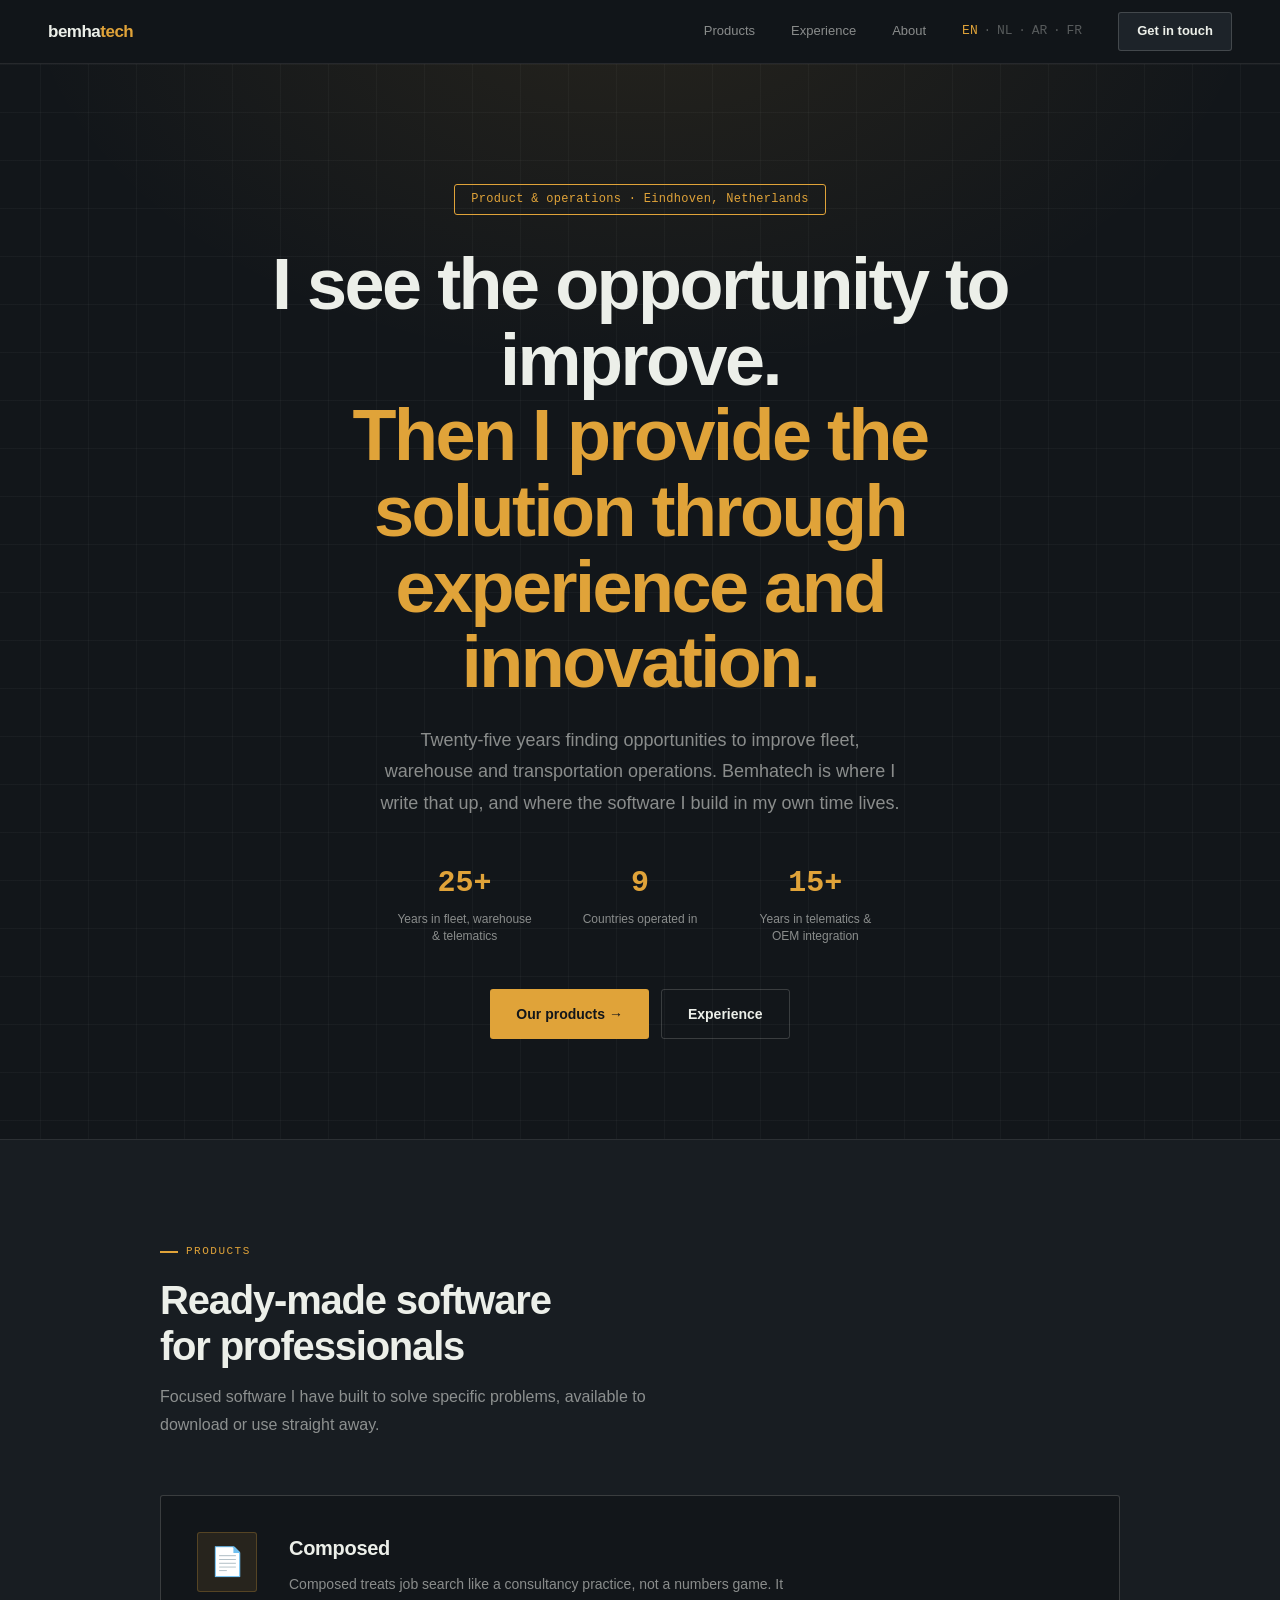
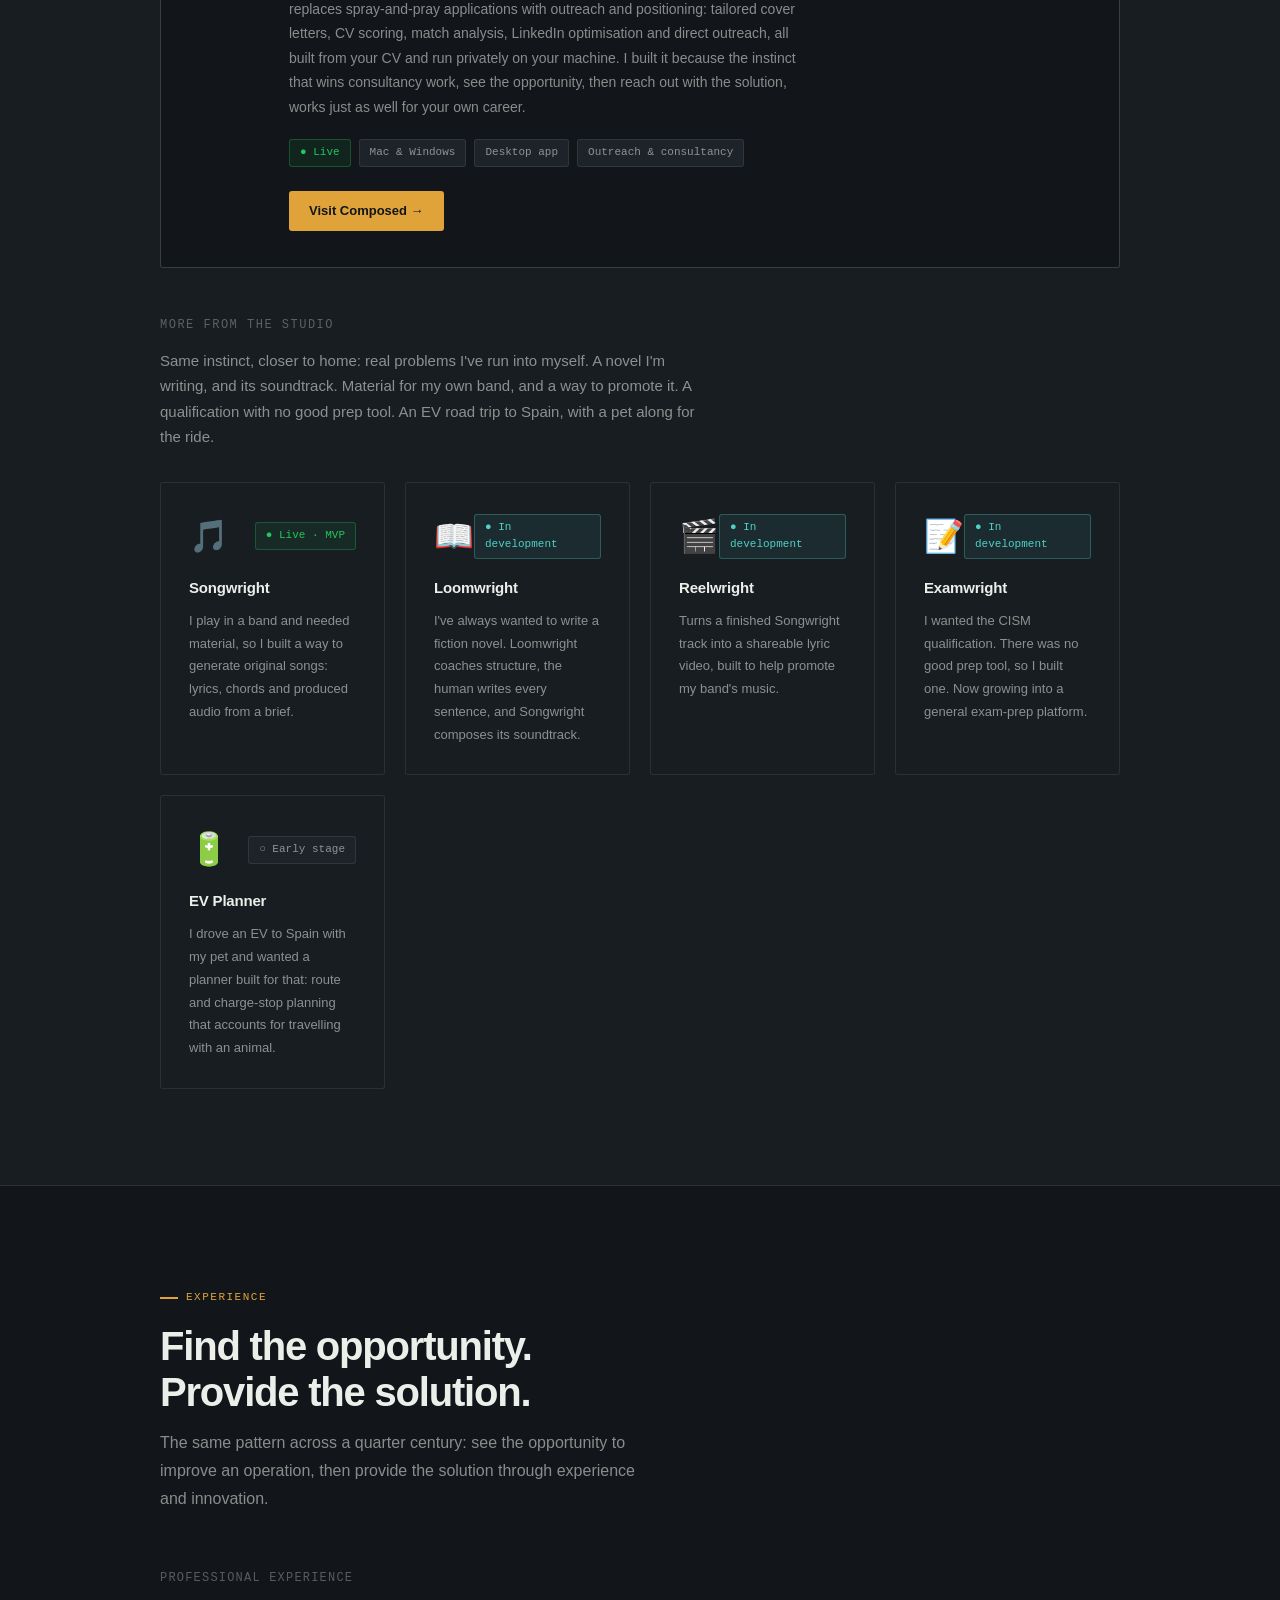
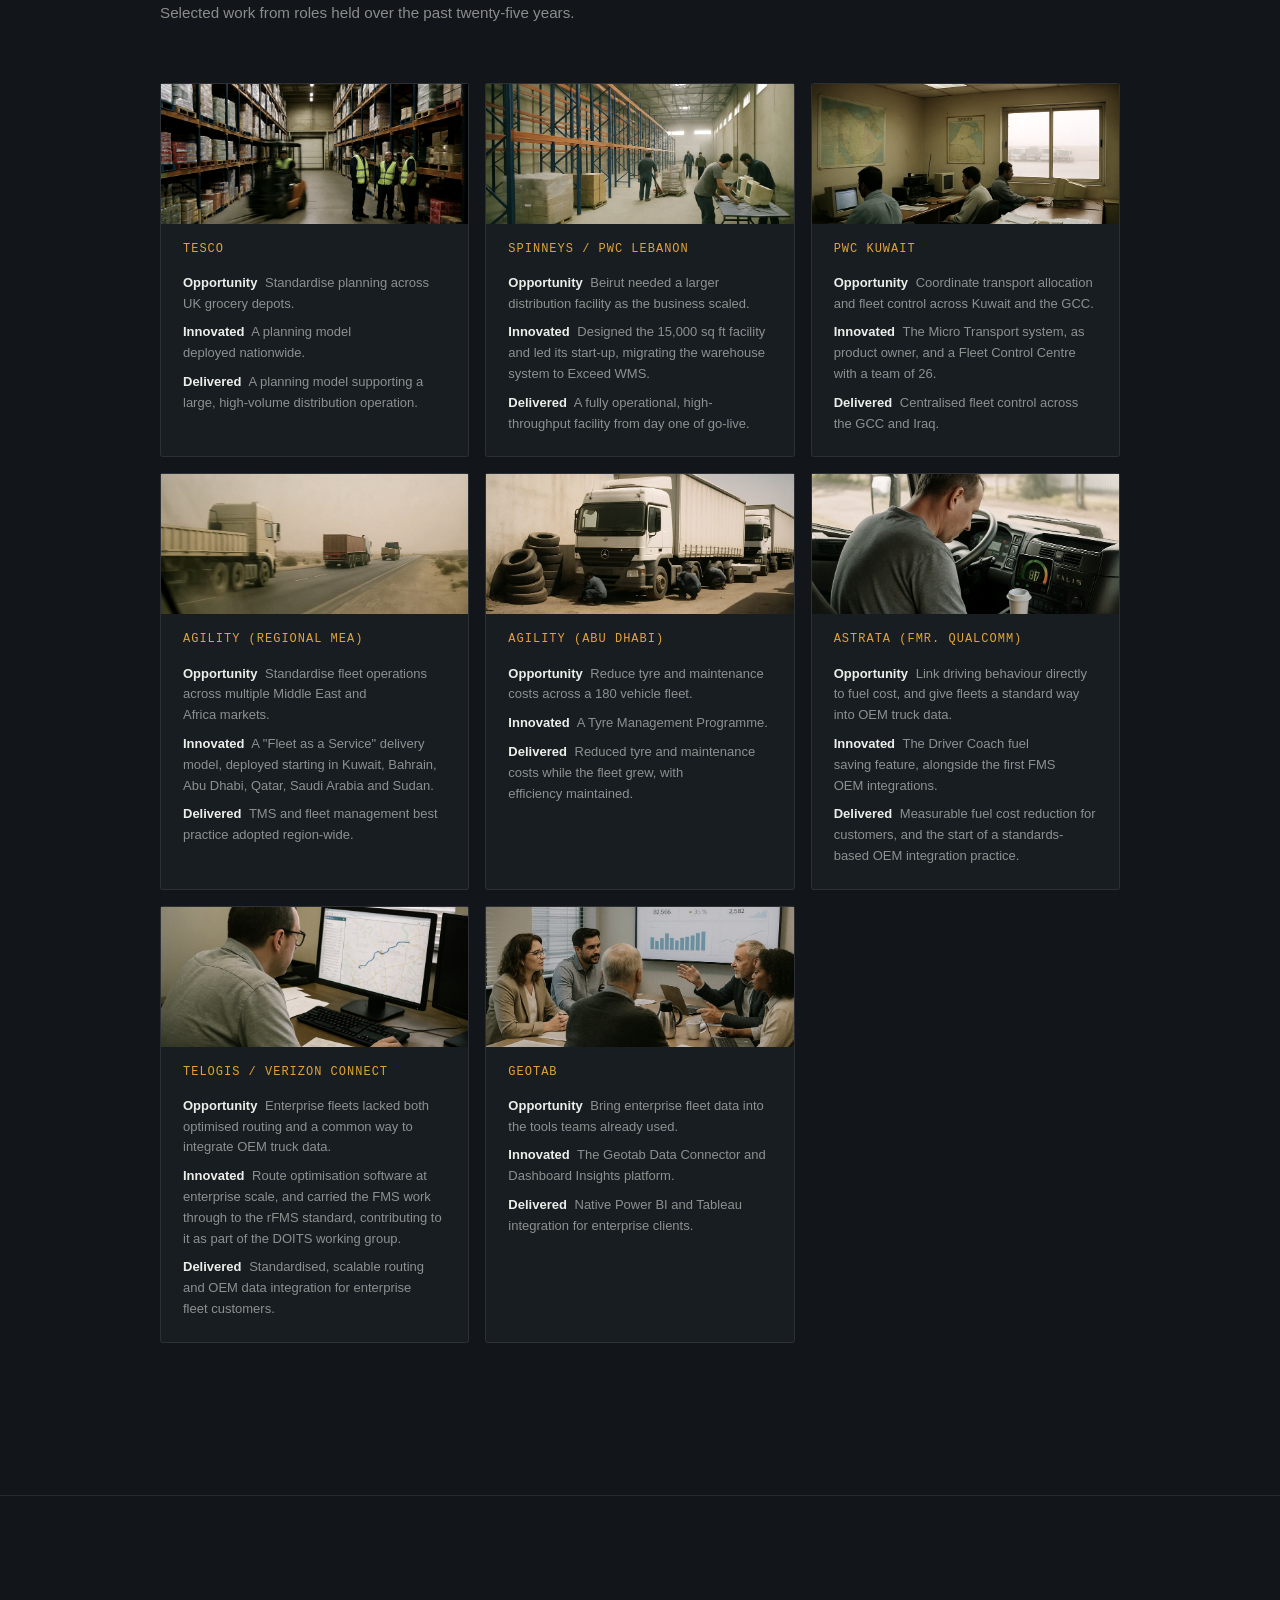
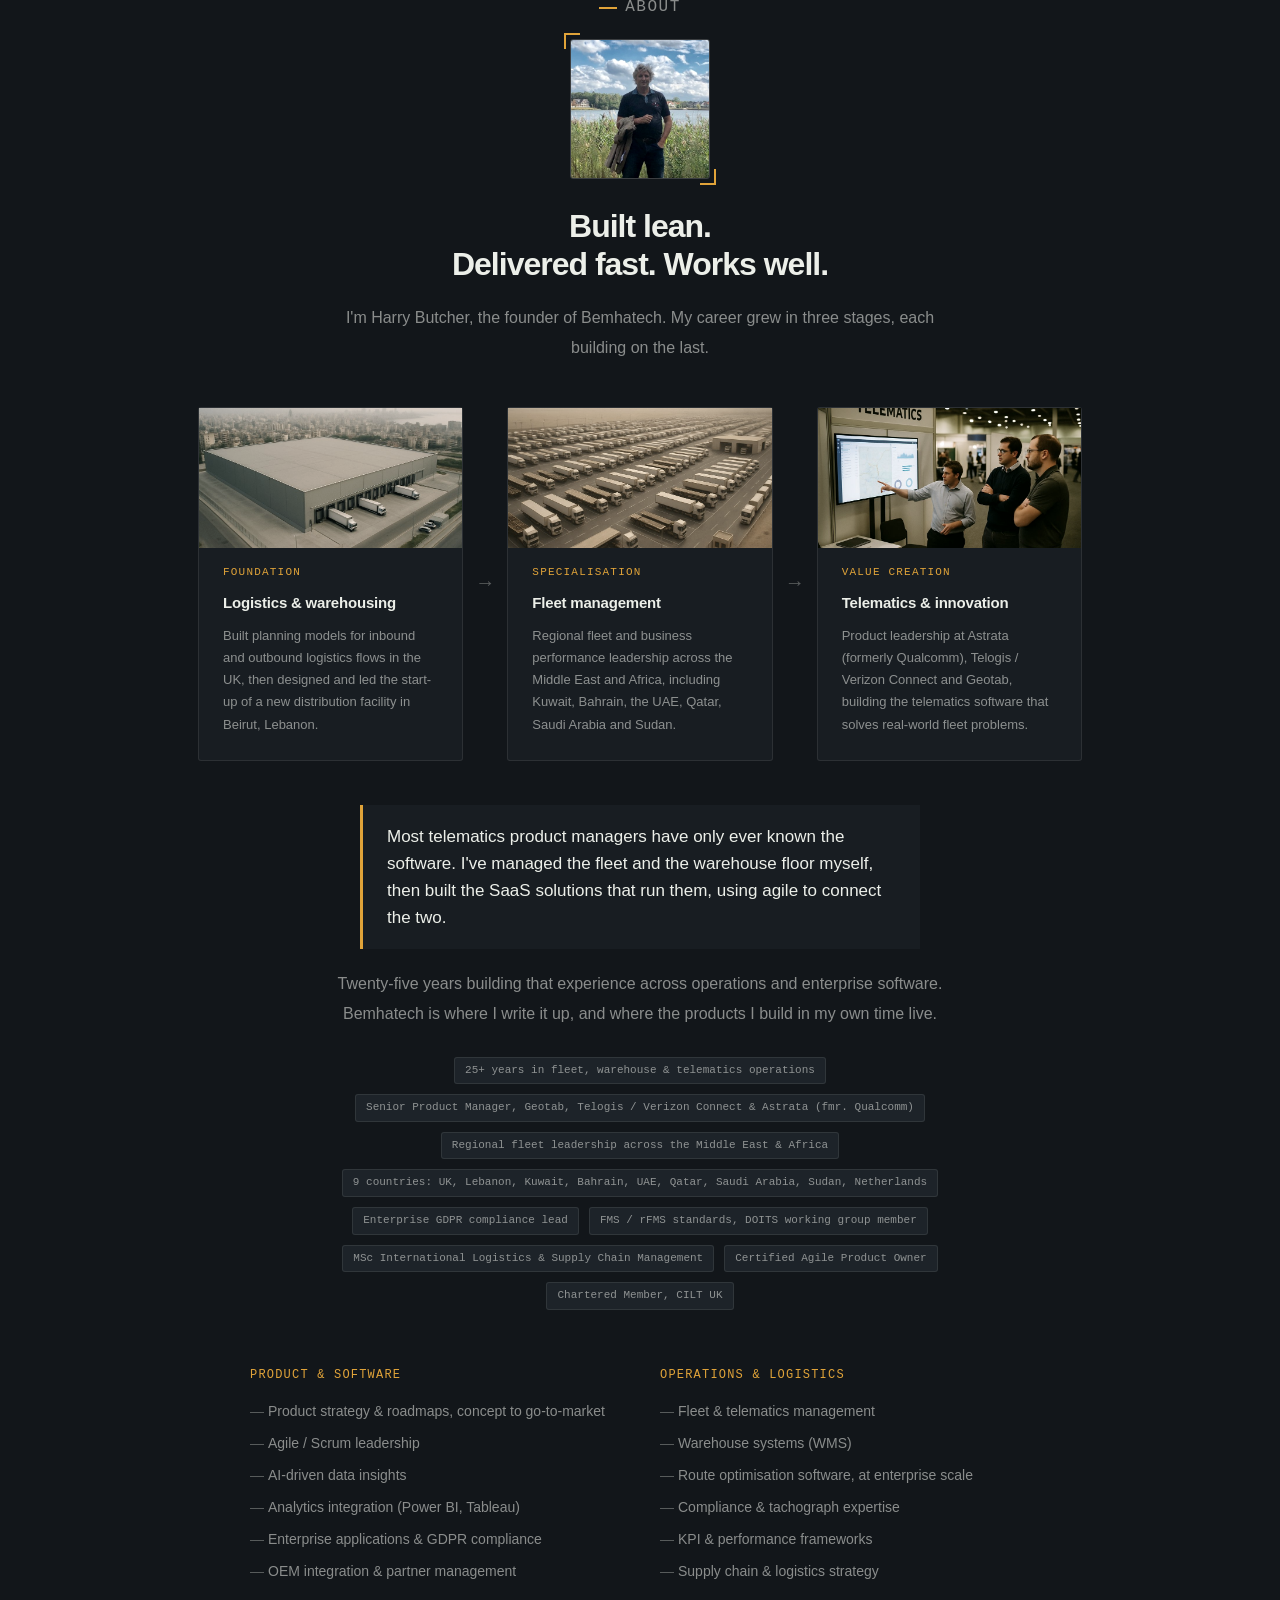
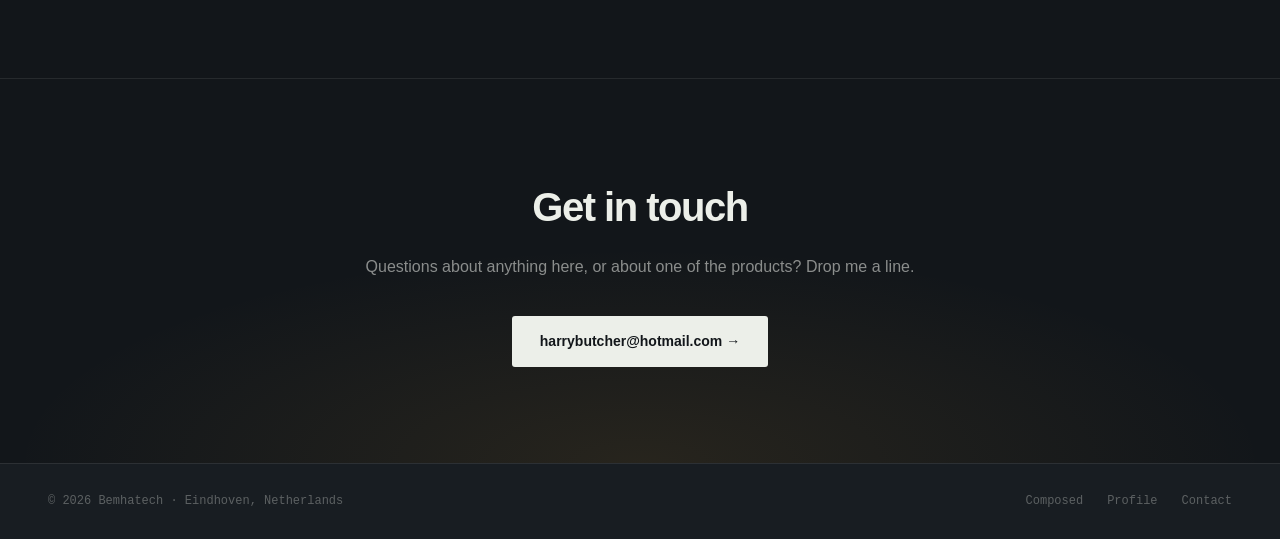
==== commit ccb568d3: "Remove company profile PDF and audio bio, and the player they fed - Delete assets/bemhatech-company-" ====
--- a/index.html
+++ b/index.html
@@ -219,8 +219,6 @@
       <div class="about-photo-frame">
         <img class="about-photo" src="assets/harry-butcher.jpg" alt="Harry Butcher, founder of Bemhatech" width="140" height="140" />
       </div>
-      <button id="bio-play-btn" class="bio-play-btn" type="button">▶ Play intro</button>
-      <audio id="bio-audio" src="assets/harry-bio.mp3" preload="none"></audio>
       <h2>Built lean.<br/>Delivered fast. Works well.</h2>
       <p>I'm Harry Butcher, the founder of Bemhatech. My career grew in three stages, each building on the last.</p>
     </div>
@@ -310,21 +308,5 @@
     </div>
   </footer>
 
-  <script>
-    const bioBtn = document.getElementById('bio-play-btn');
-    const bioAudio = document.getElementById('bio-audio');
-    bioBtn.addEventListener('click', () => {
-      if (bioAudio.paused) {
-        bioAudio.play();
-        bioBtn.textContent = '⏸ Pause intro';
-      } else {
-        bioAudio.pause();
-        bioBtn.textContent = '▶ Play intro';
-      }
-    });
-    bioAudio.addEventListener('ended', () => {
-      bioBtn.textContent = '▶ Play intro';
-    });
-  </script>
 </body>
 </html>
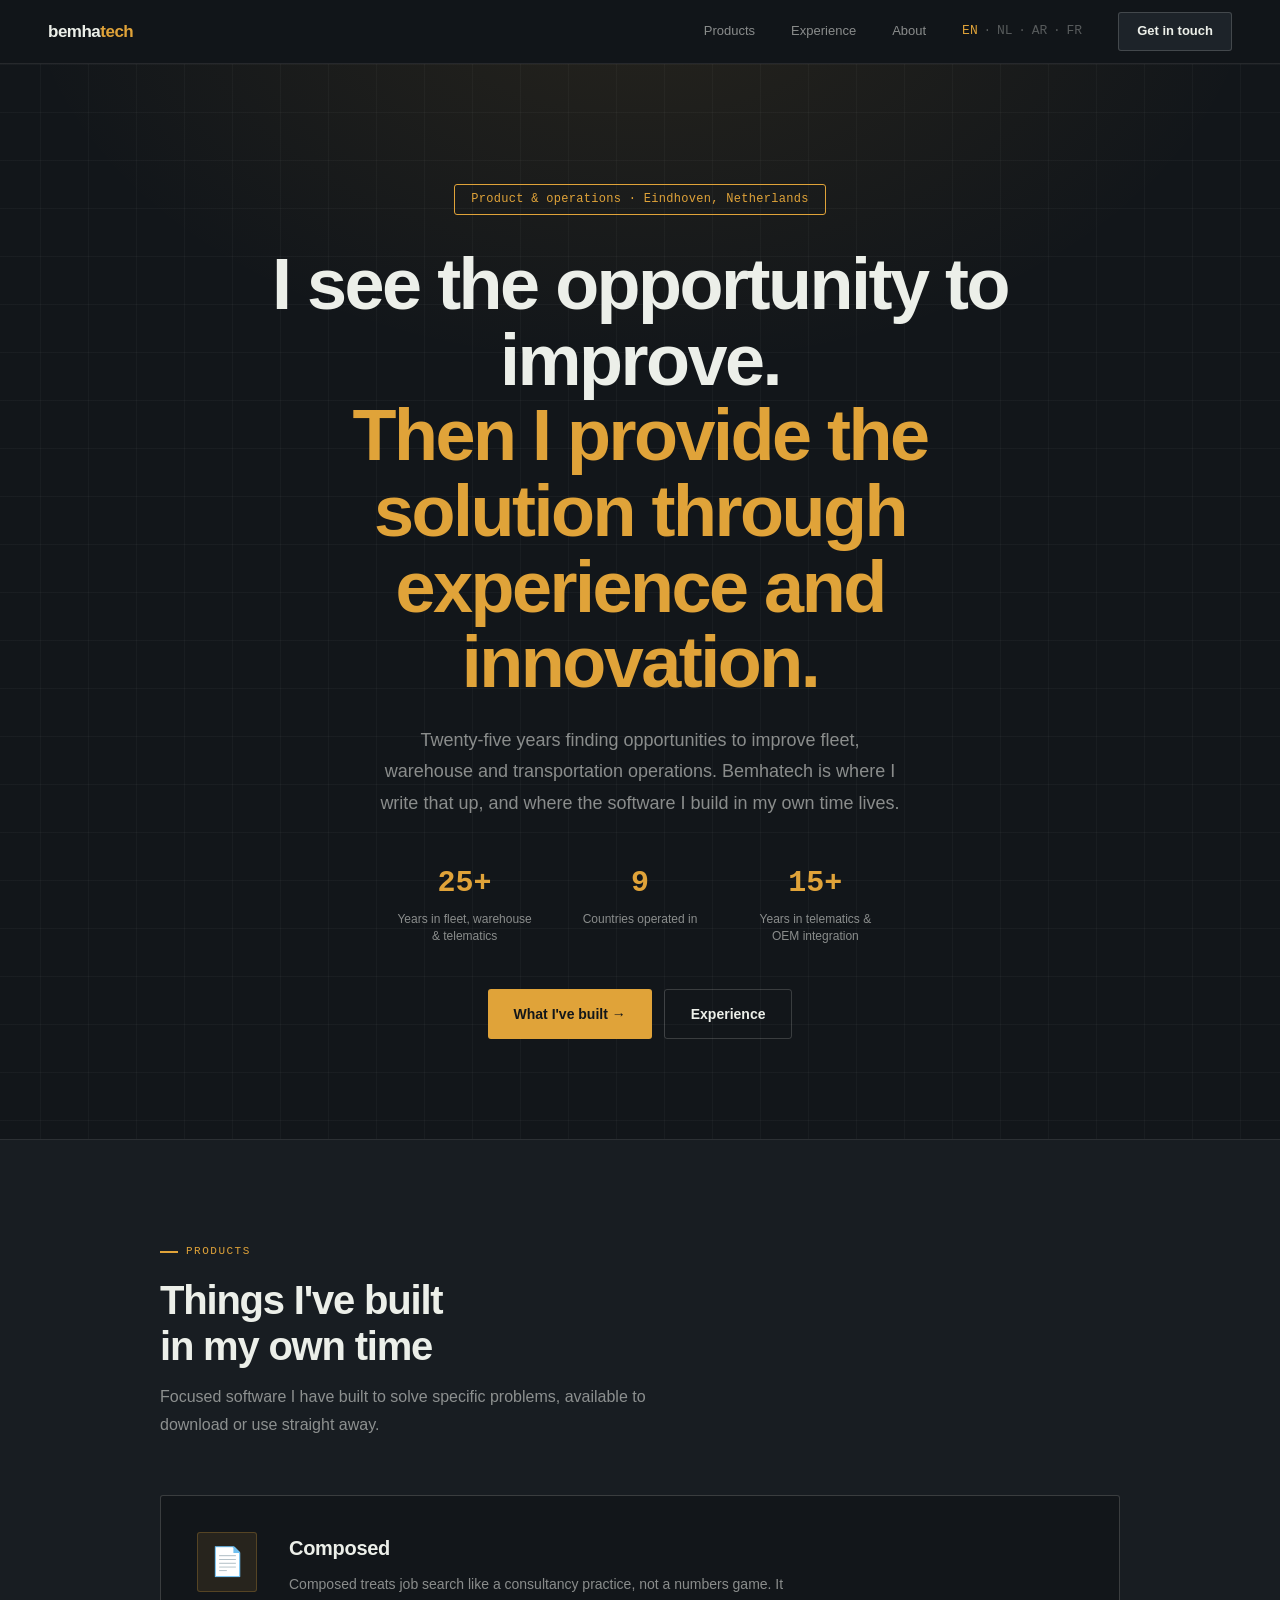
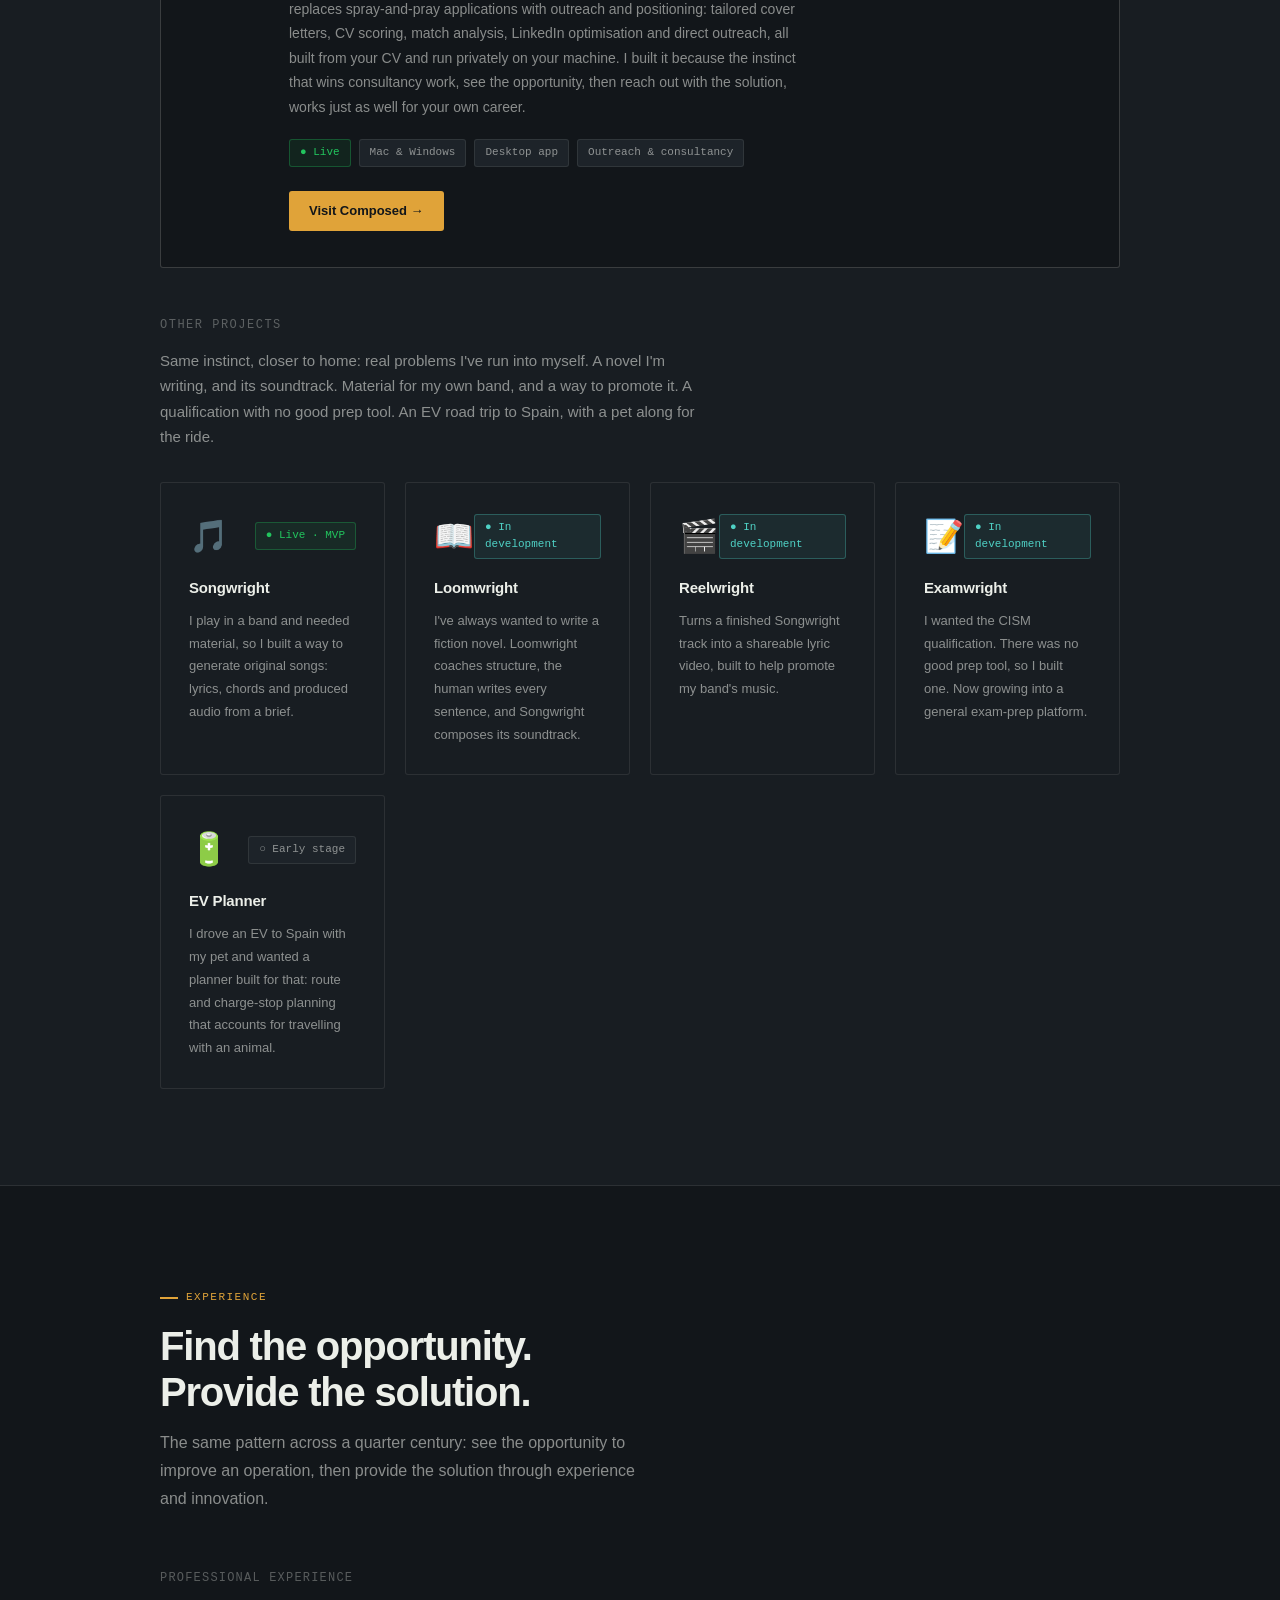
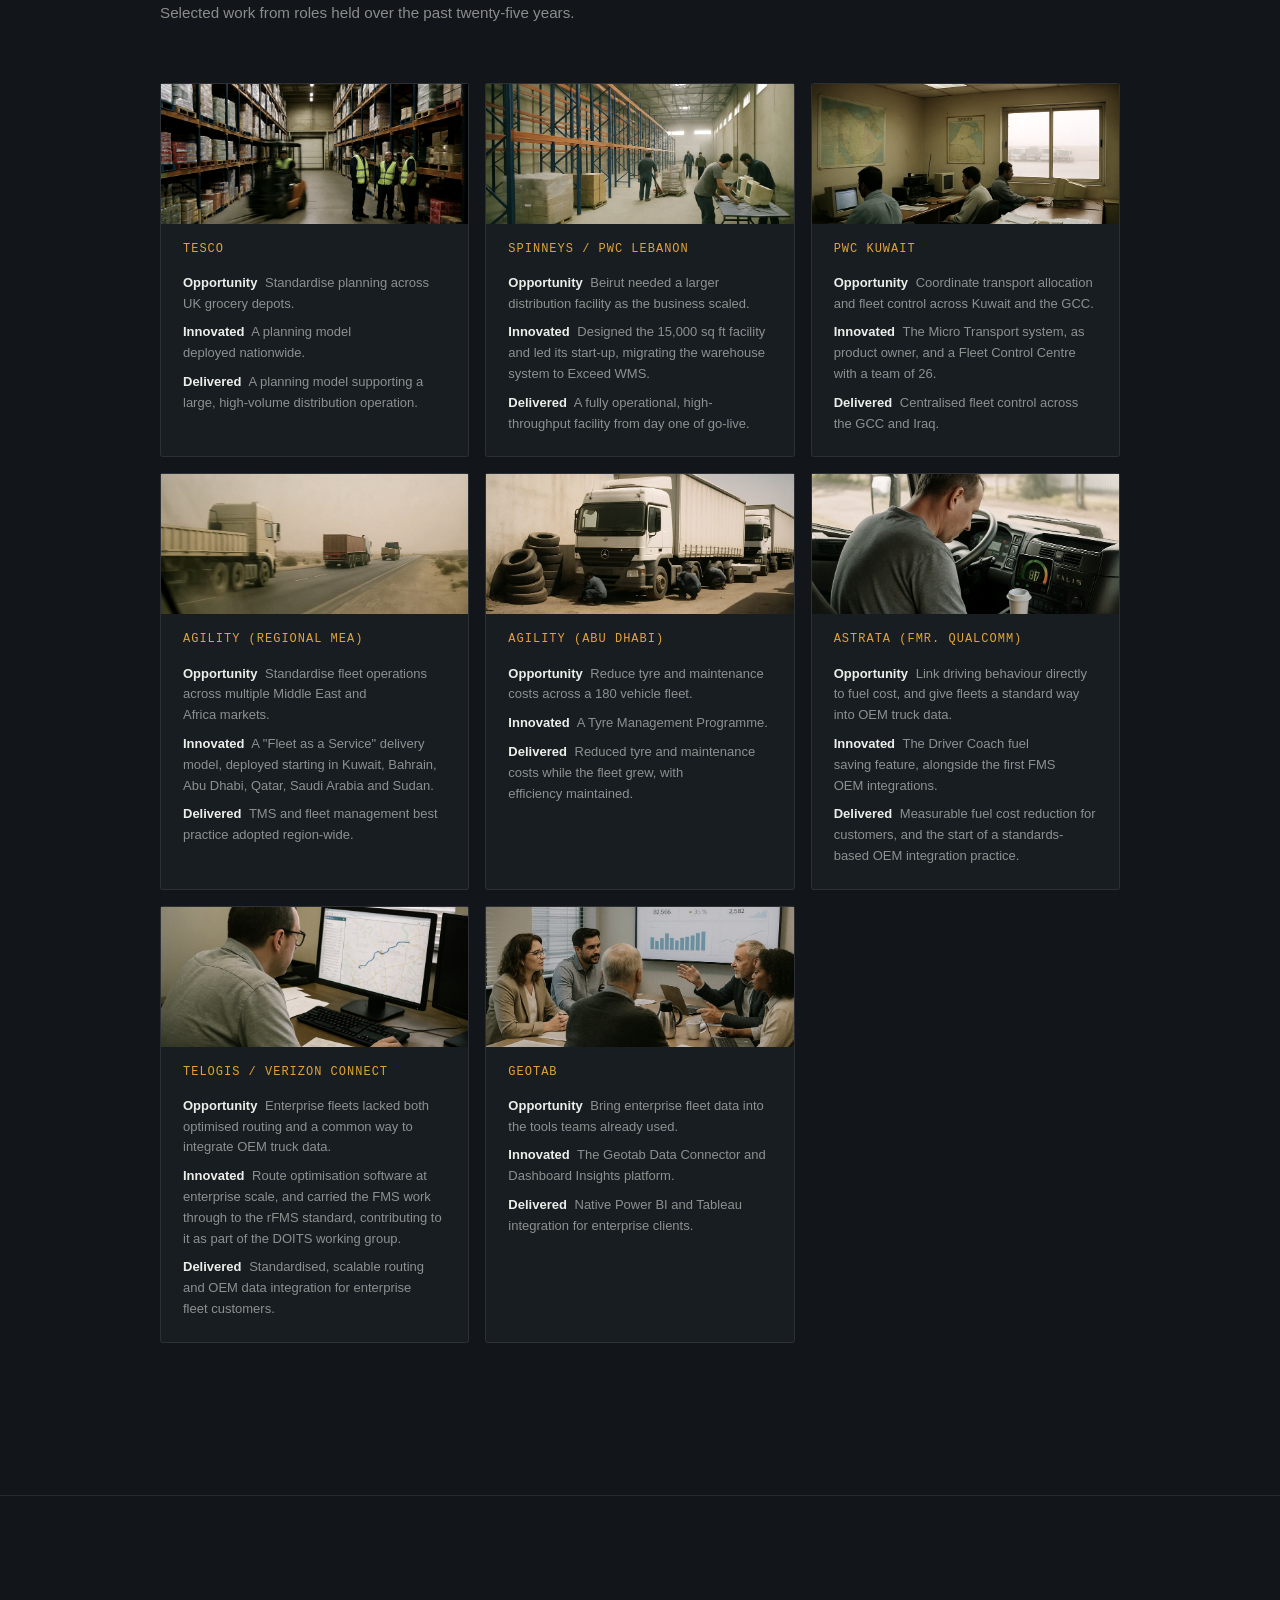
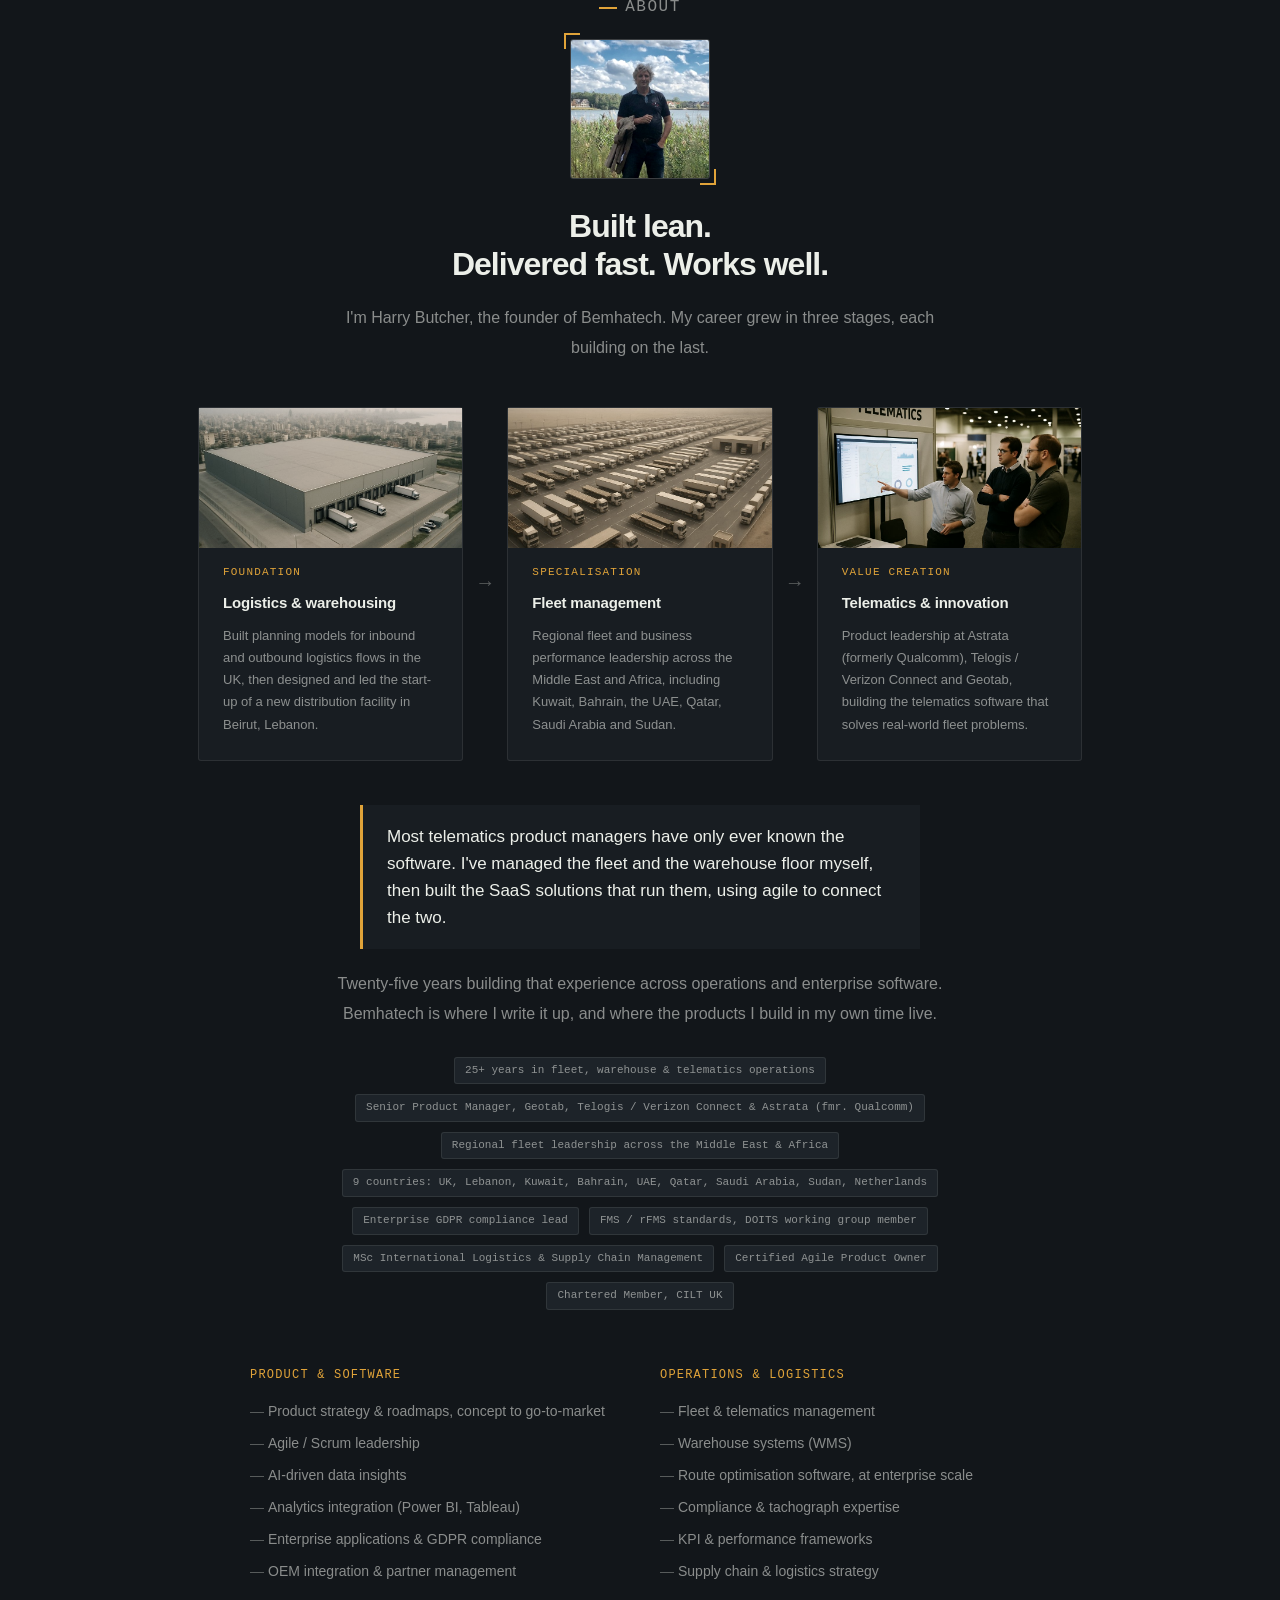
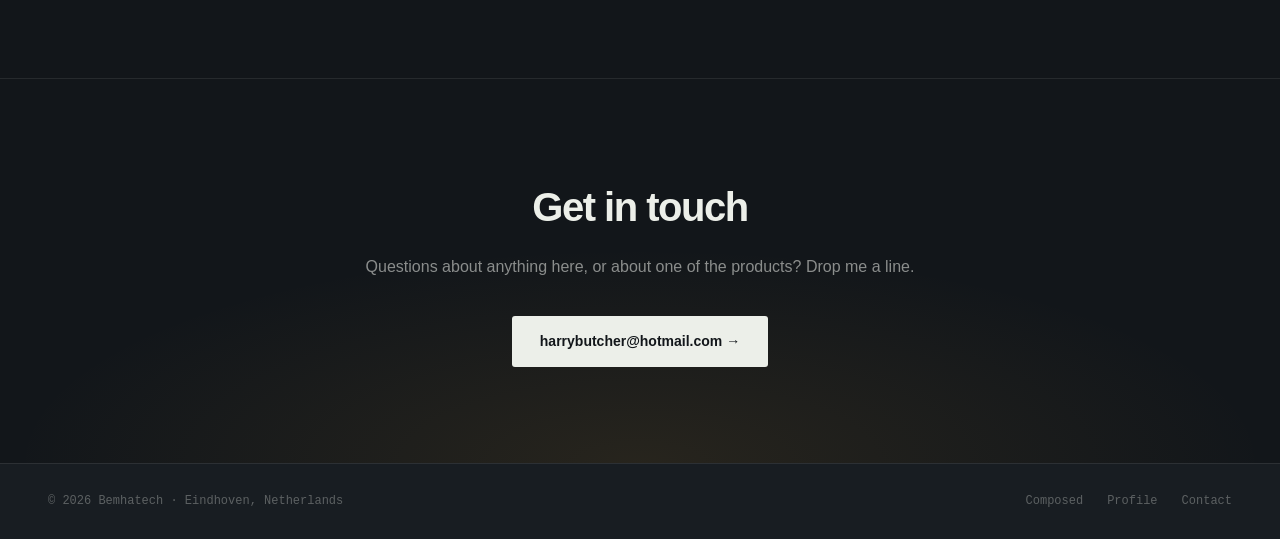
==== commit 96583647: "Soften remaining company voice in products section Co-Authored-By: Claude Opus 5 <noreply@anthropic." ====
--- a/index.html
+++ b/index.html
@@ -62,7 +62,7 @@
         </div>
       </div>
       <div class="hero-actions">
-        <a href="#products" class="btn-primary">Our products →</a>
+        <a href="#products" class="btn-primary">What I've built →</a>
         <a href="#experience" class="btn-ghost">Experience</a>
       </div>
     </div>
@@ -74,7 +74,7 @@
   <section class="products" id="products">
     <div class="section-inner">
       <p class="section-label">Products</p>
-      <h2 class="section-title">Ready-made software<br/>for professionals</h2>
+      <h2 class="section-title">Things I've built<br/>in my own time</h2>
       <p class="section-sub">Focused software I have built to solve specific problems, available to download or use straight away.</p>
 
       <div class="product-card">
@@ -92,7 +92,7 @@
         </div>
       </div>
 
-      <p class="products-more-label">More from the studio</p>
+      <p class="products-more-label">Other projects</p>
       <p class="products-more-sub">Same instinct, closer to home: real problems I've run into myself. A novel I'm writing, and its soundtrack. Material for my own band, and a way to promote it. A qualification with no good prep tool. An EV road trip to Spain, with a pet along for the ride.</p>
       <div class="services-grid">
         <div class="service-card">
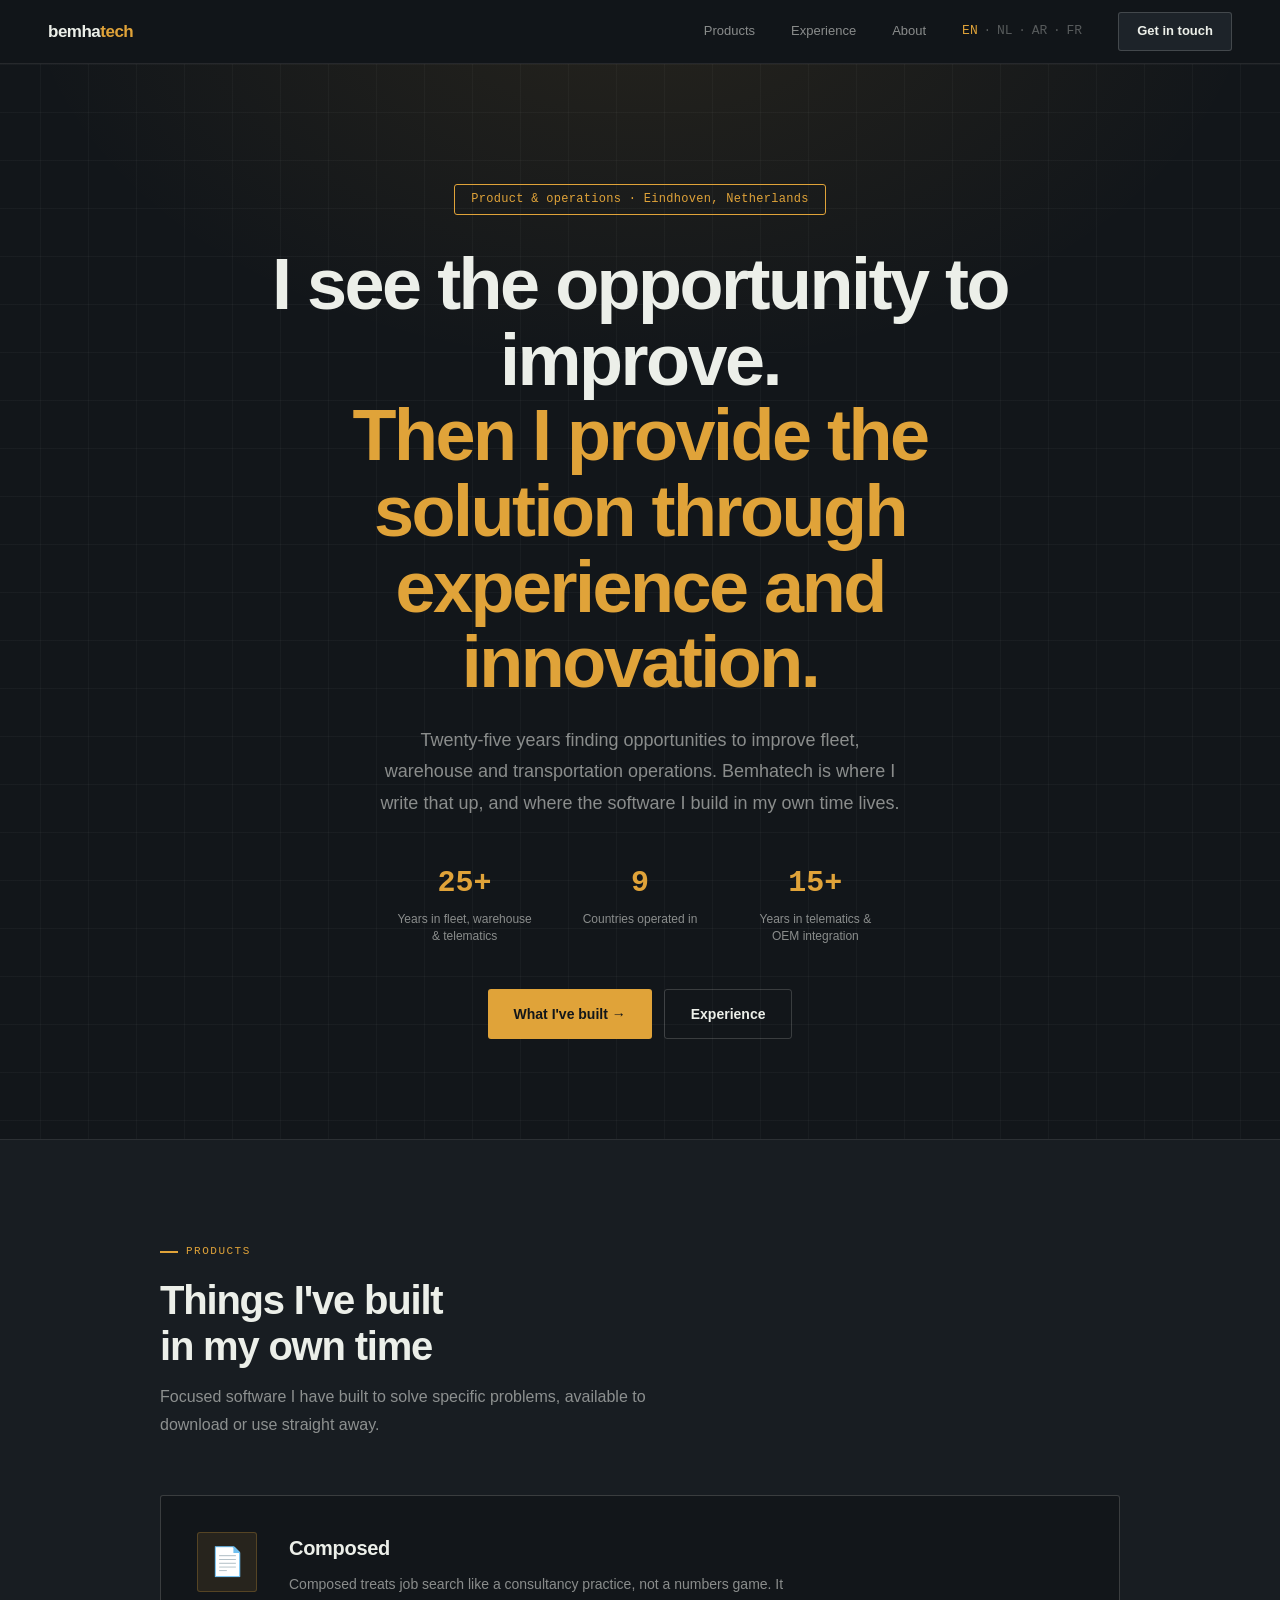
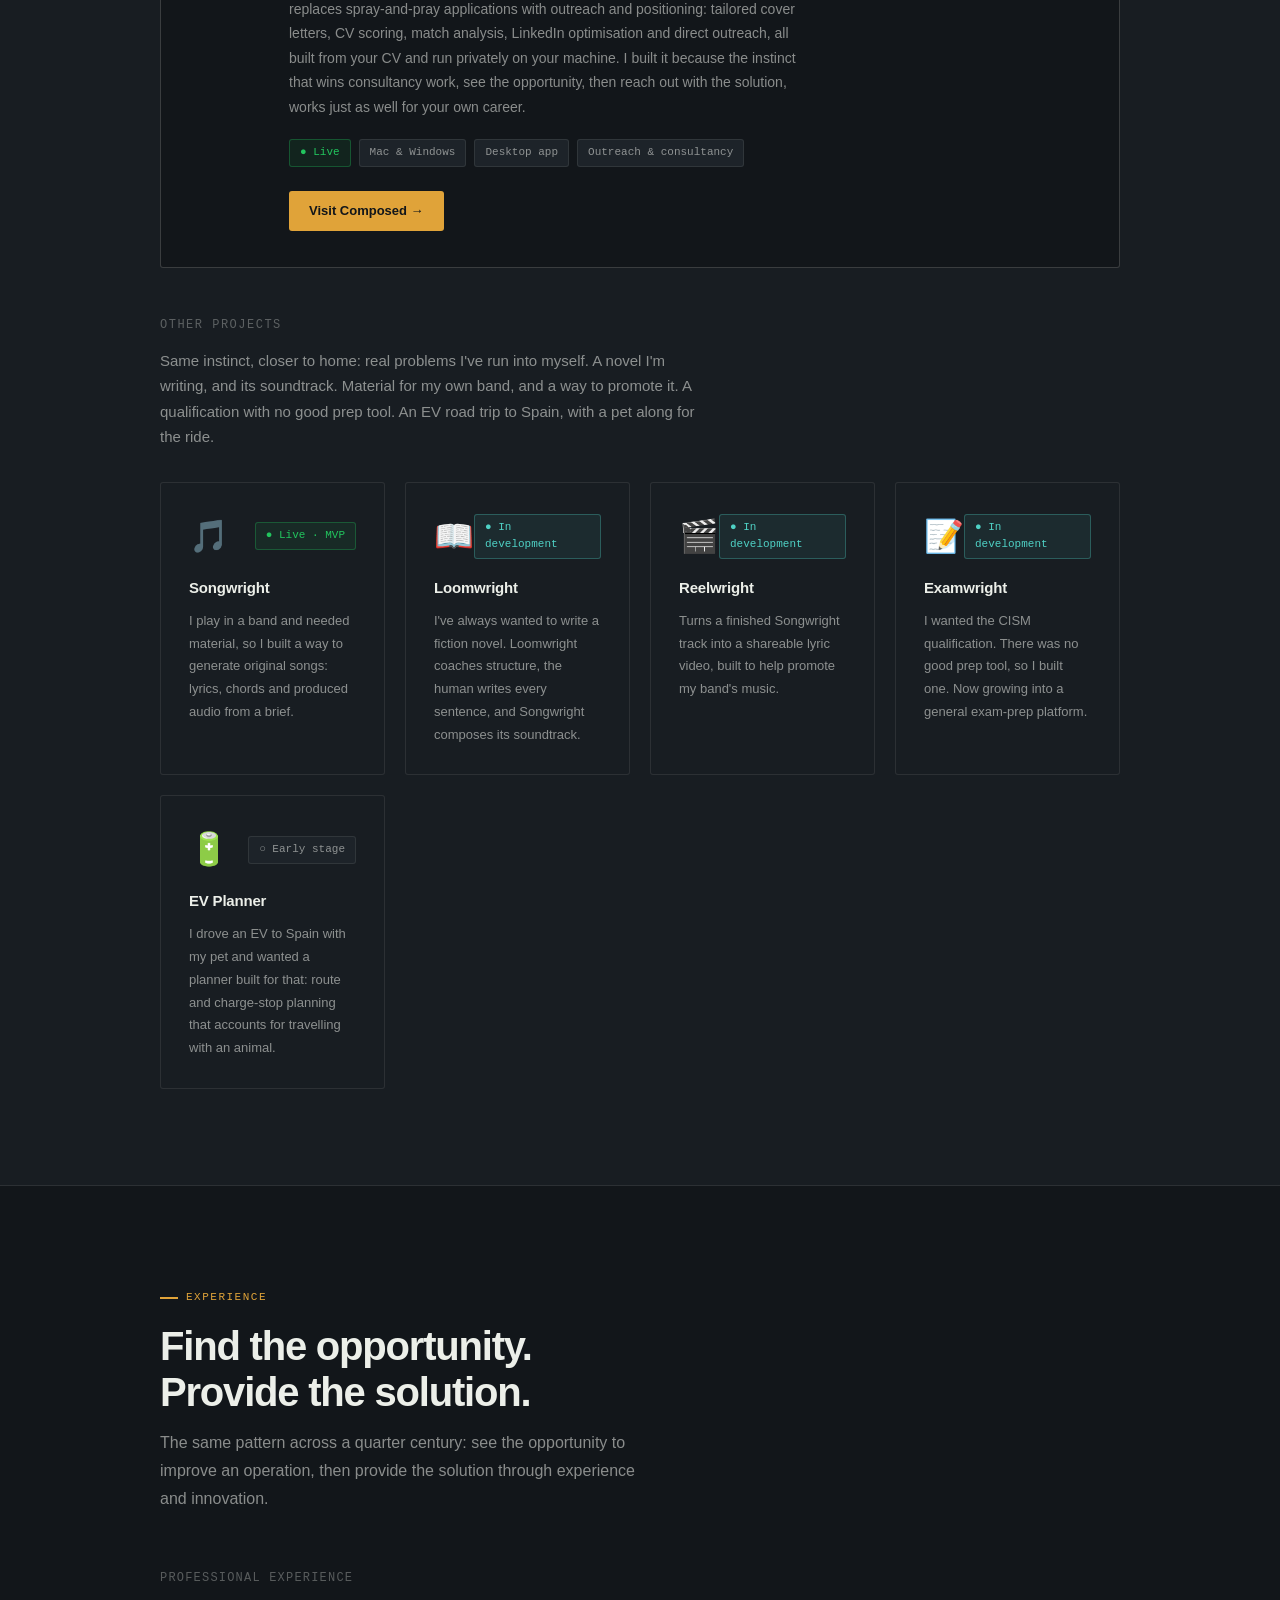
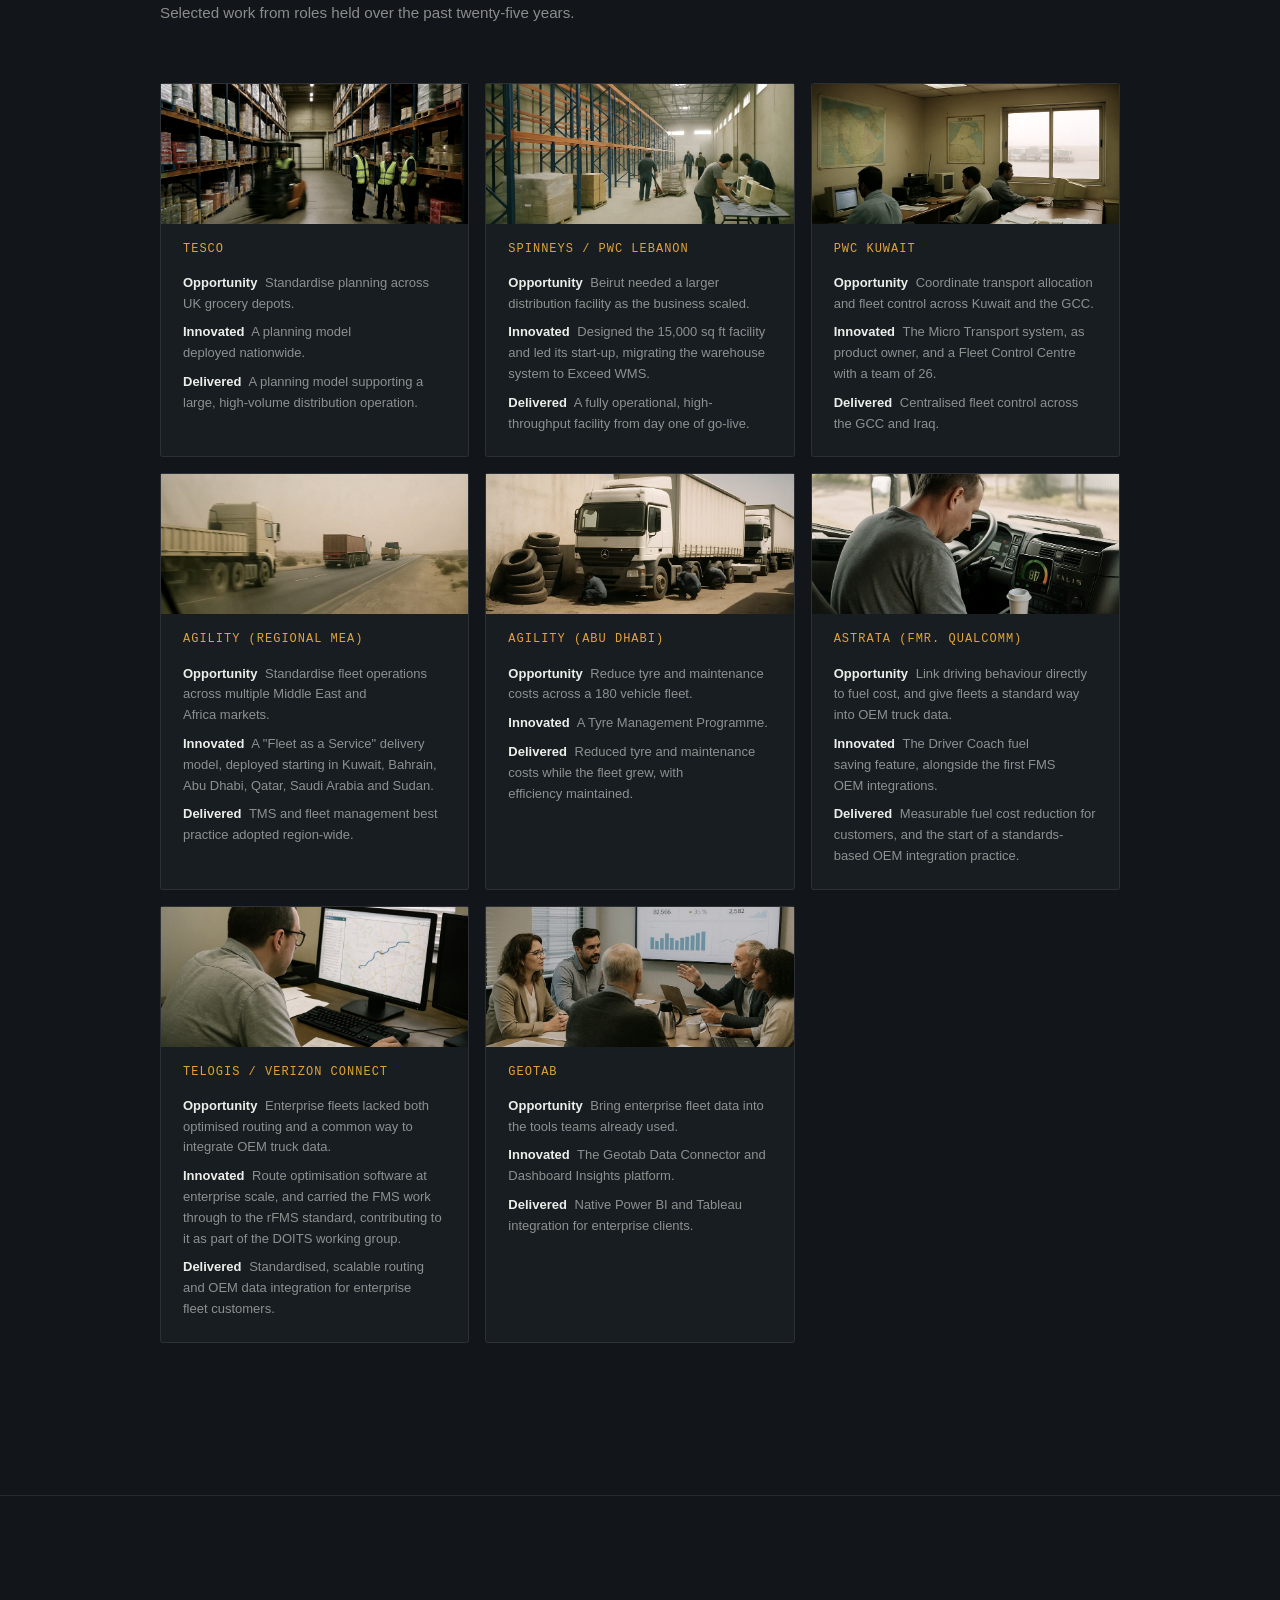
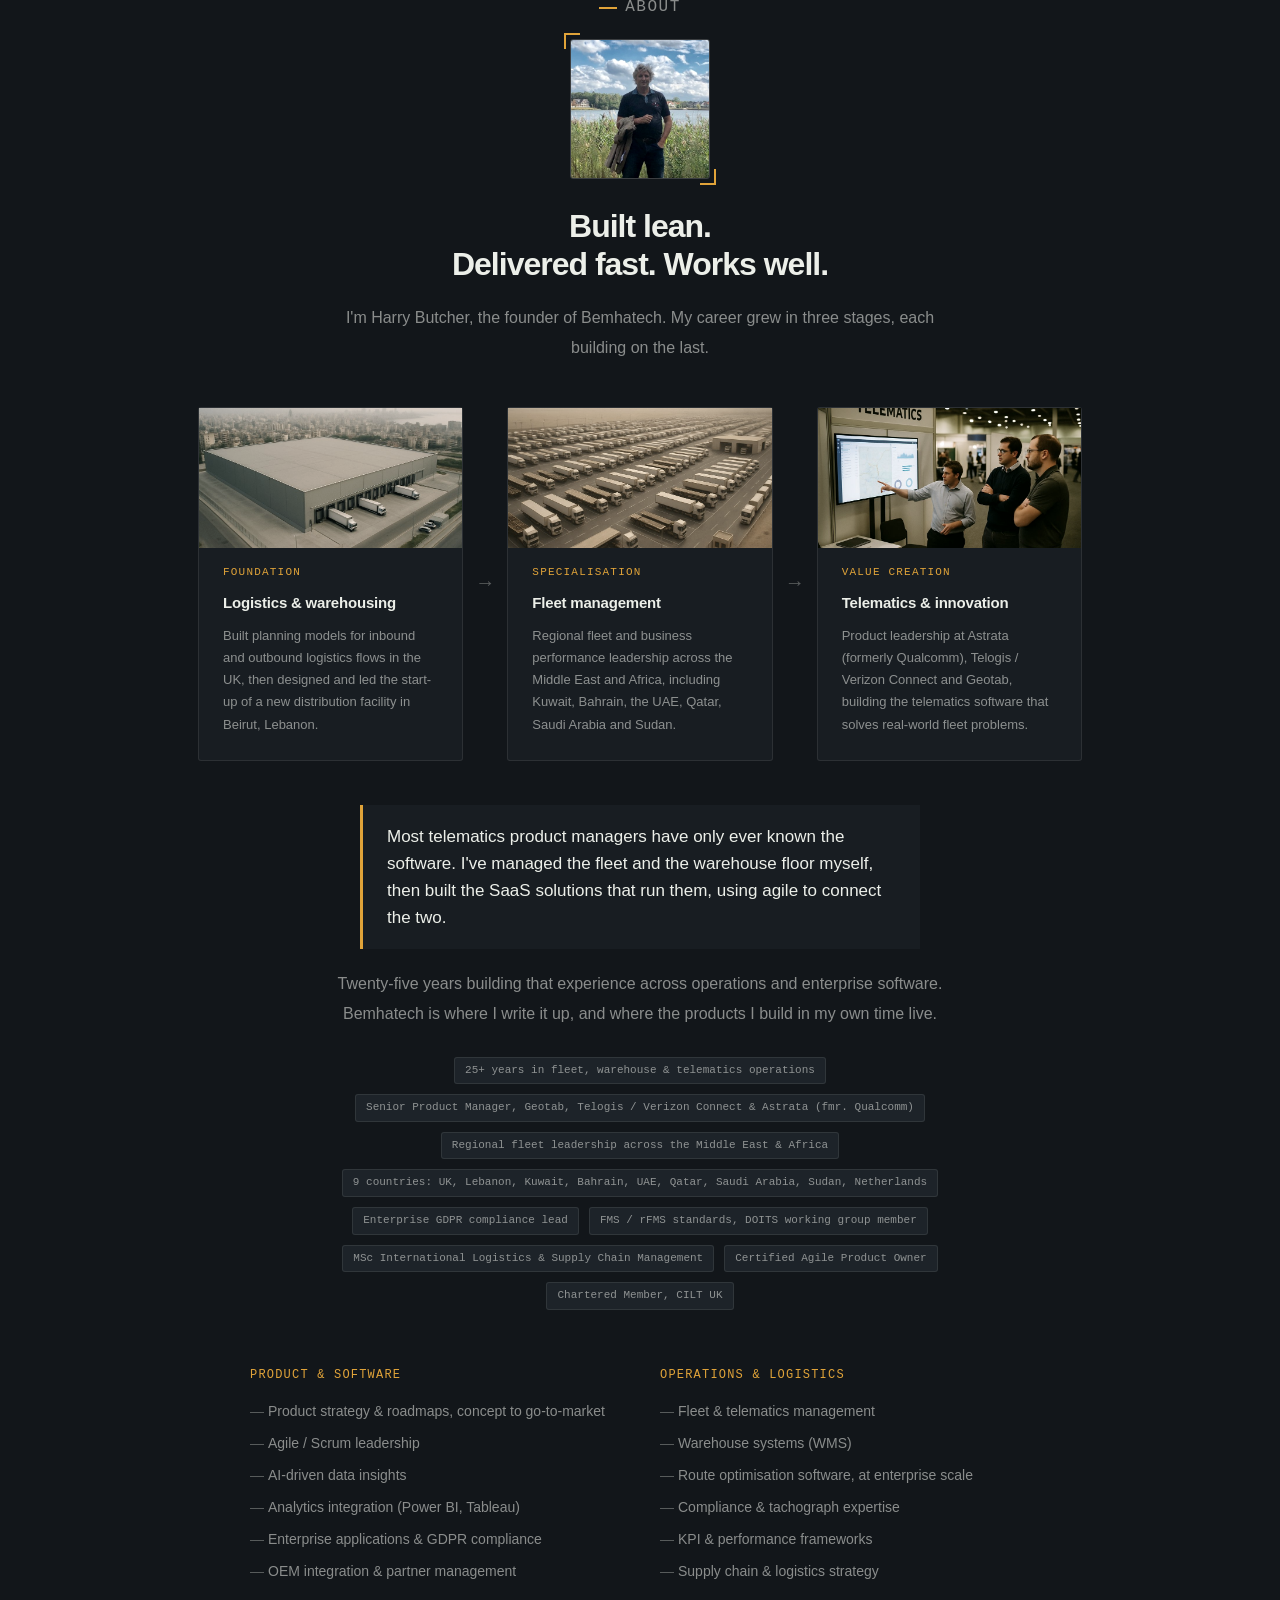
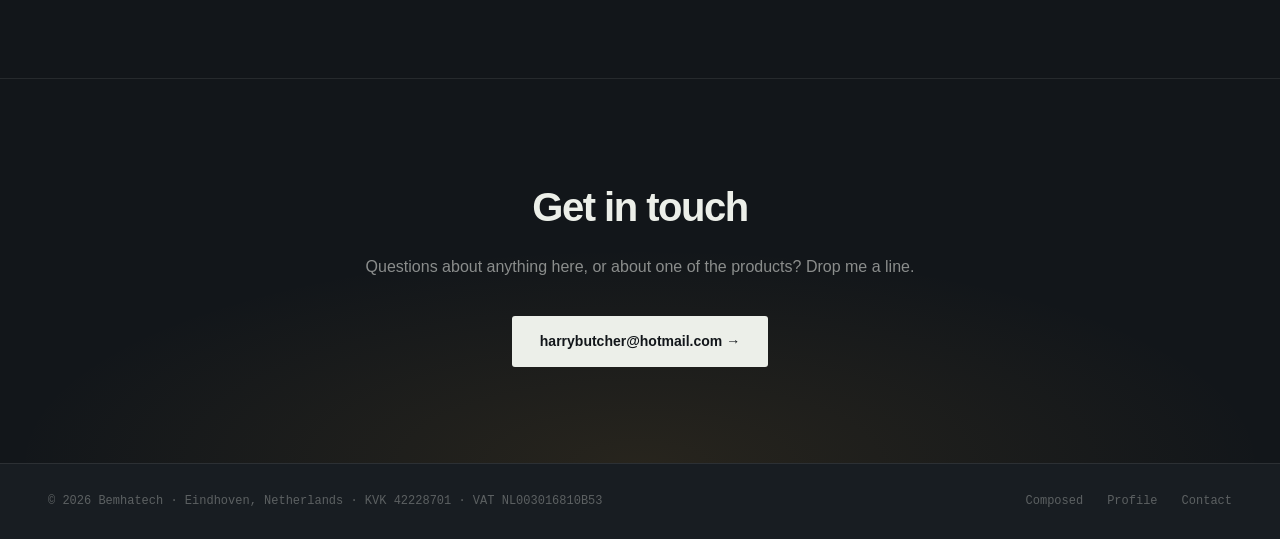
==== commit 944bb43d: "Add KVK and VAT ID; correct Composed privacy, support and terms; support address harry@bemhatech.nl " ====
--- a/index.html
+++ b/index.html
@@ -300,7 +300,7 @@
 
   <!-- Footer -->
   <footer>
-    <span>© 2026 Bemhatech · Eindhoven, Netherlands</span>
+    <span>© 2026 Bemhatech · Eindhoven, Netherlands · KVK 42228701 · VAT NL003016810B53</span>
     <div style="display:flex;gap:24px;">
       <a href="https://bemhatech.nl/composed" target="_blank" rel="noopener">Composed</a>
       <a href="/profile/">Profile</a>
